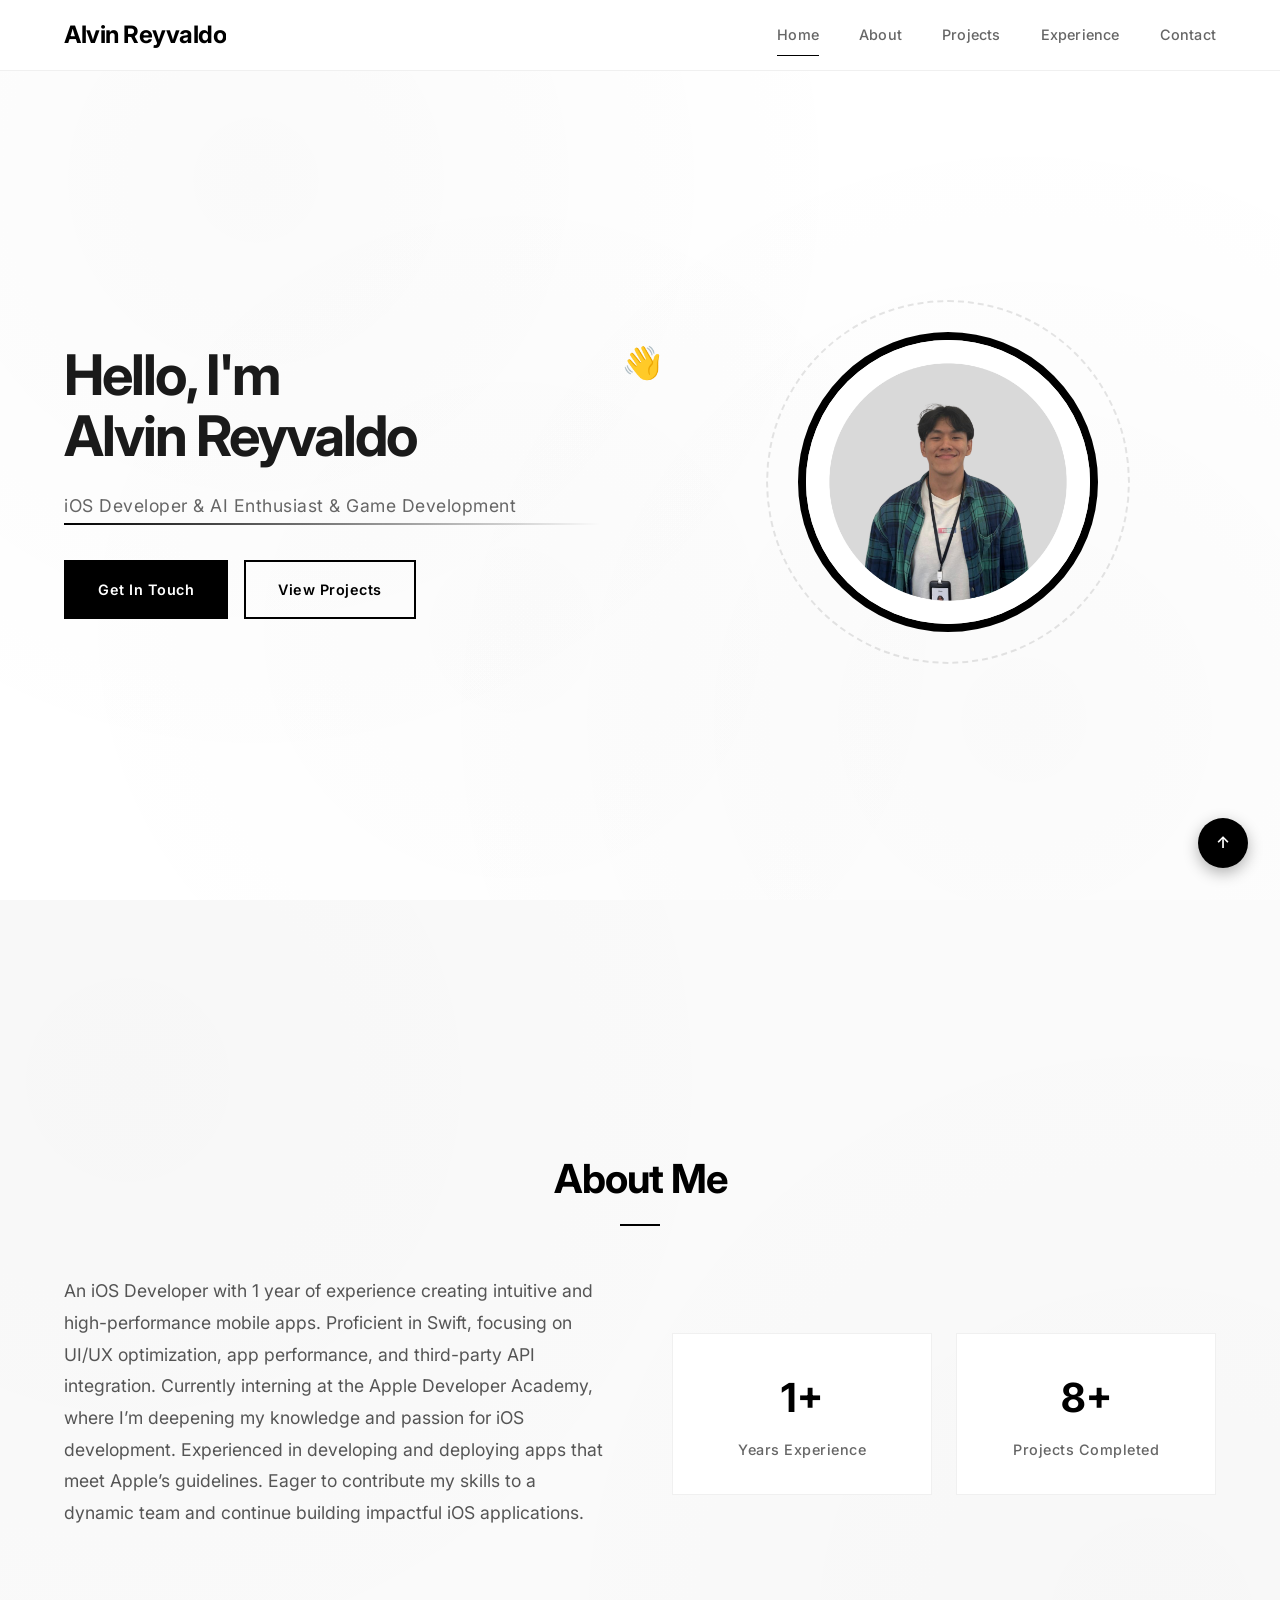
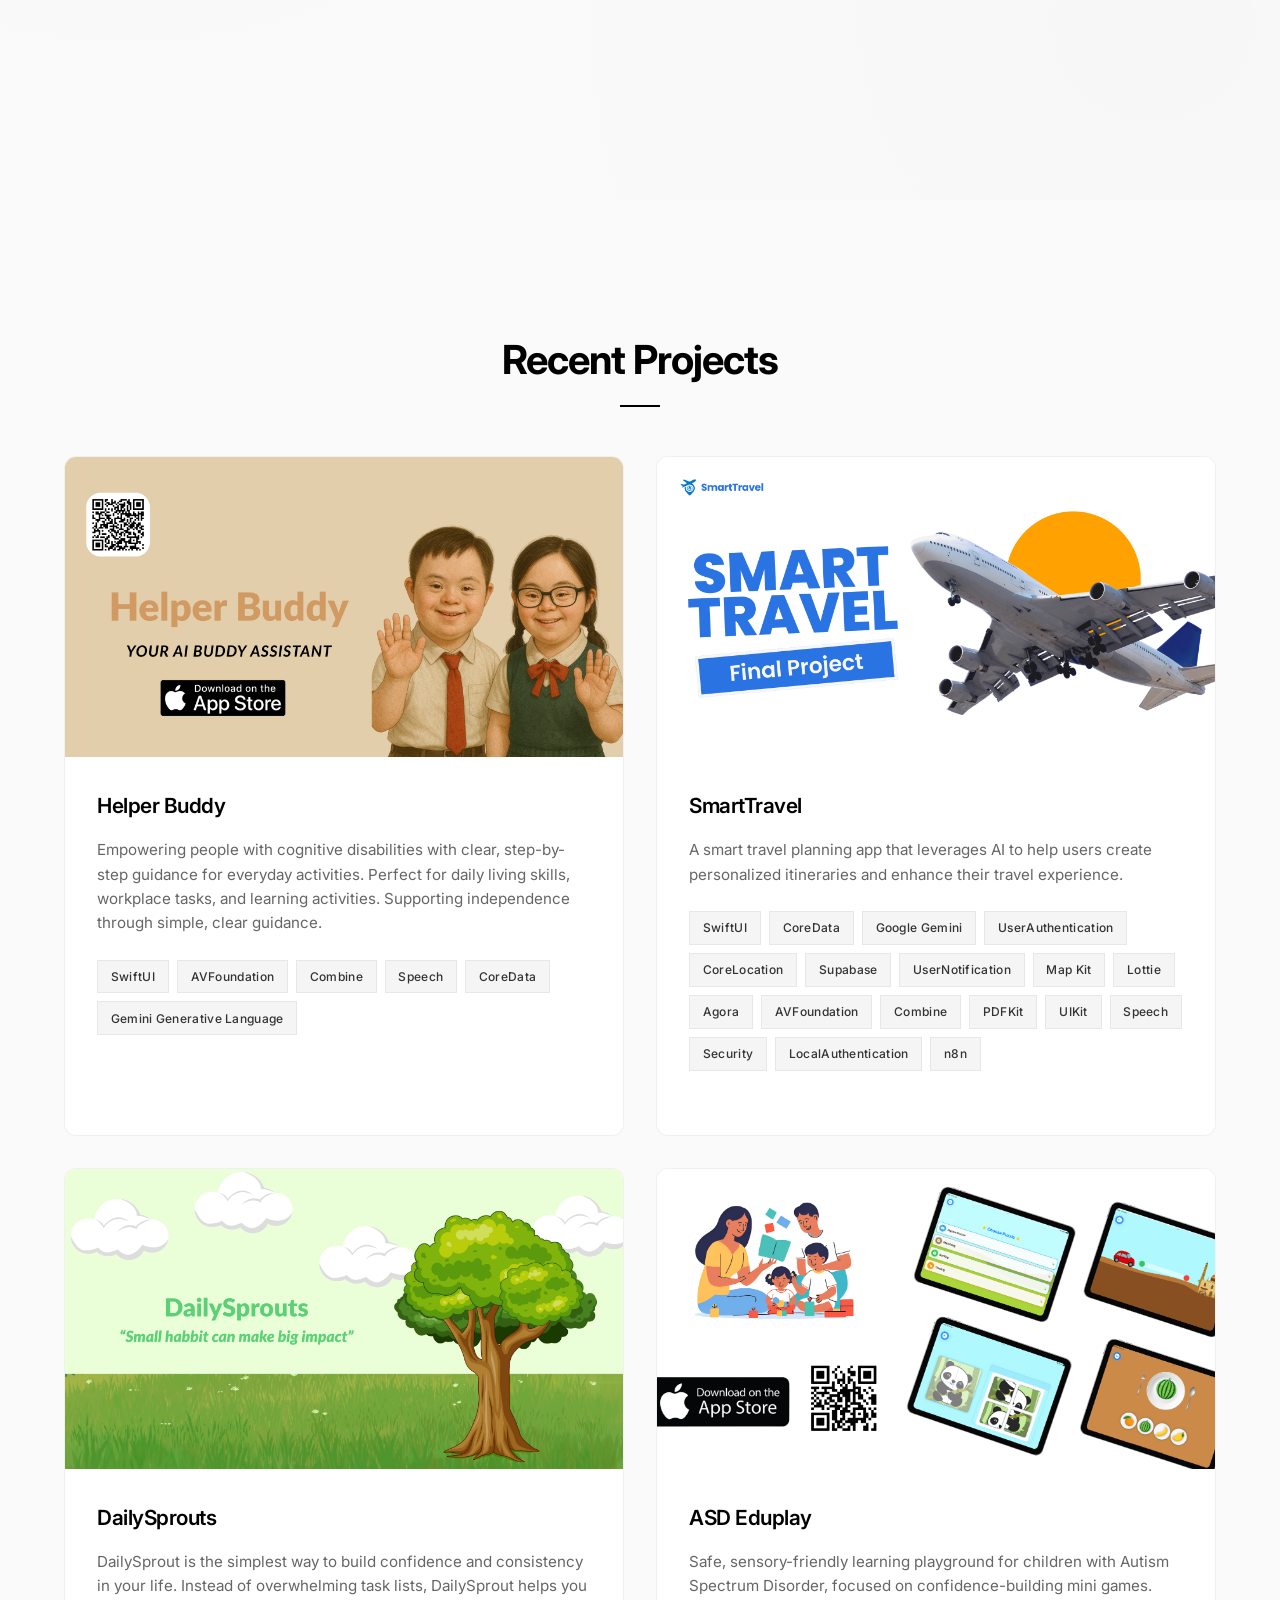
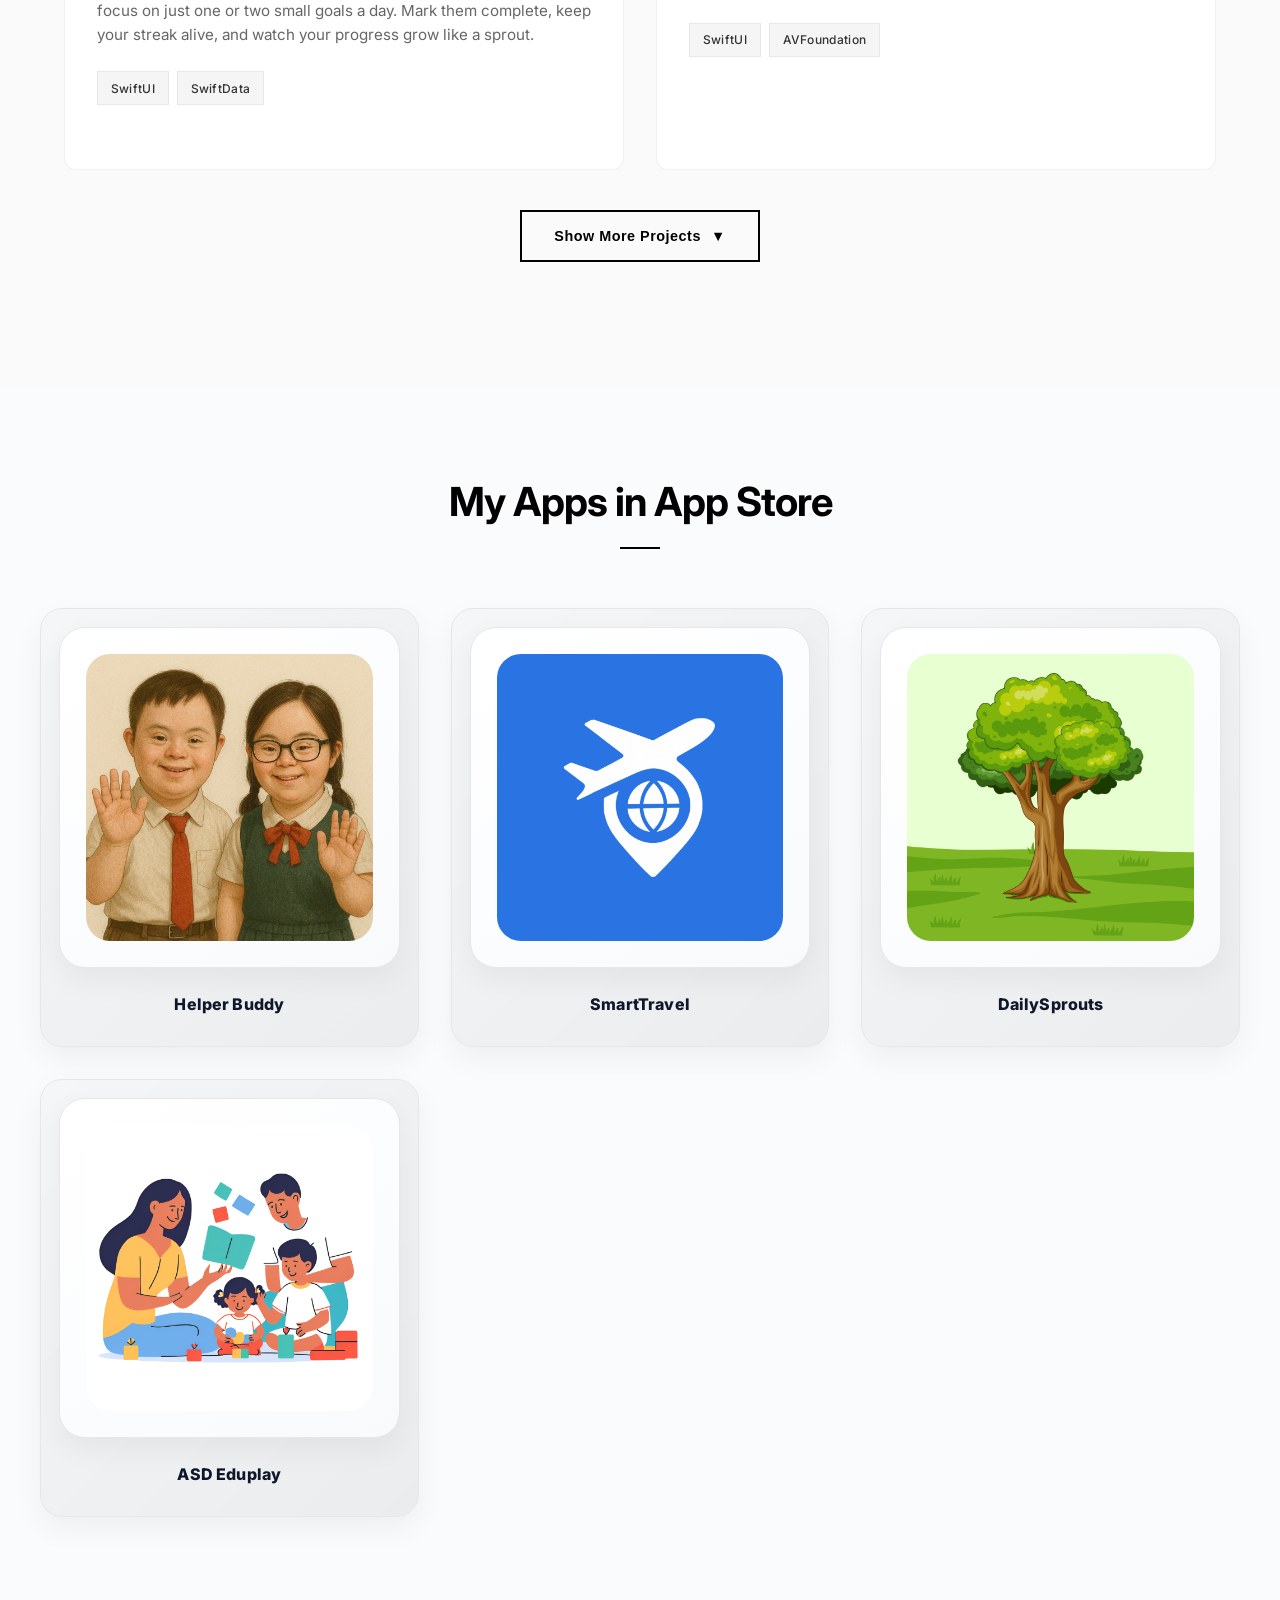
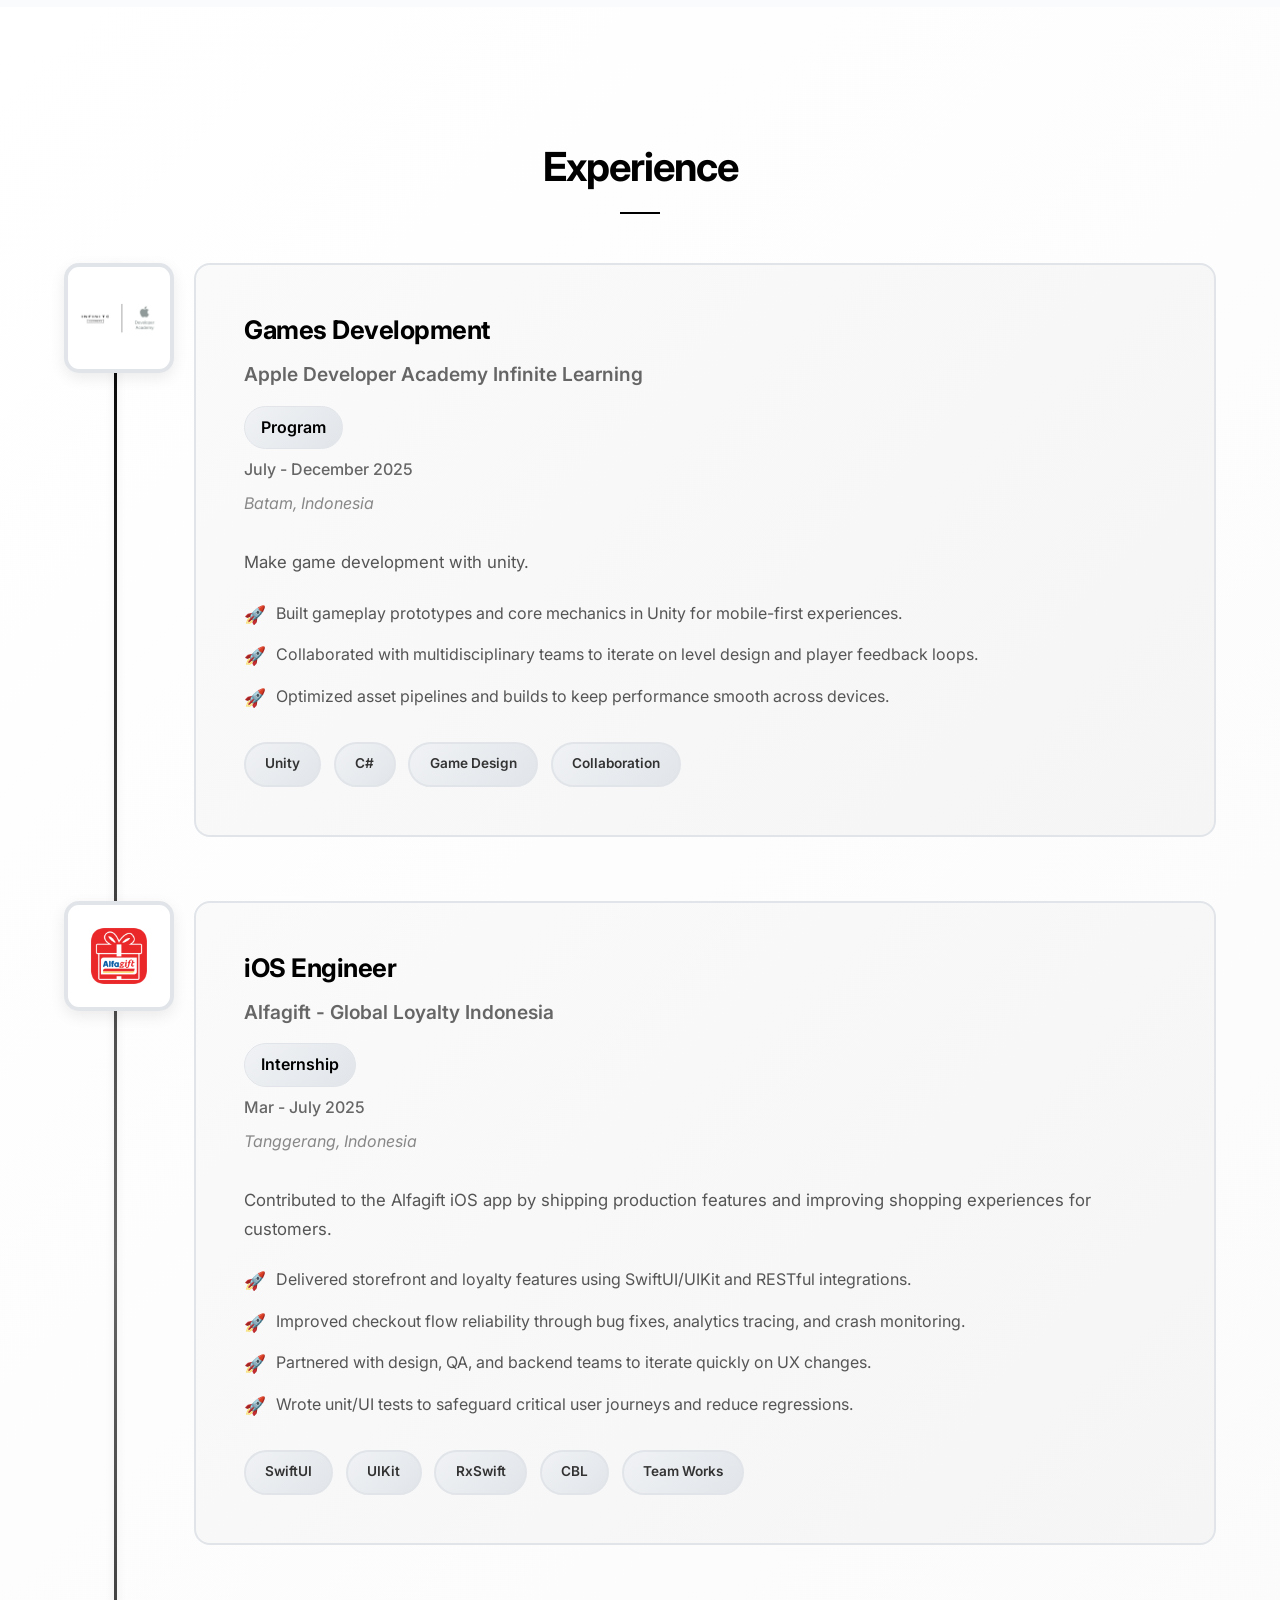
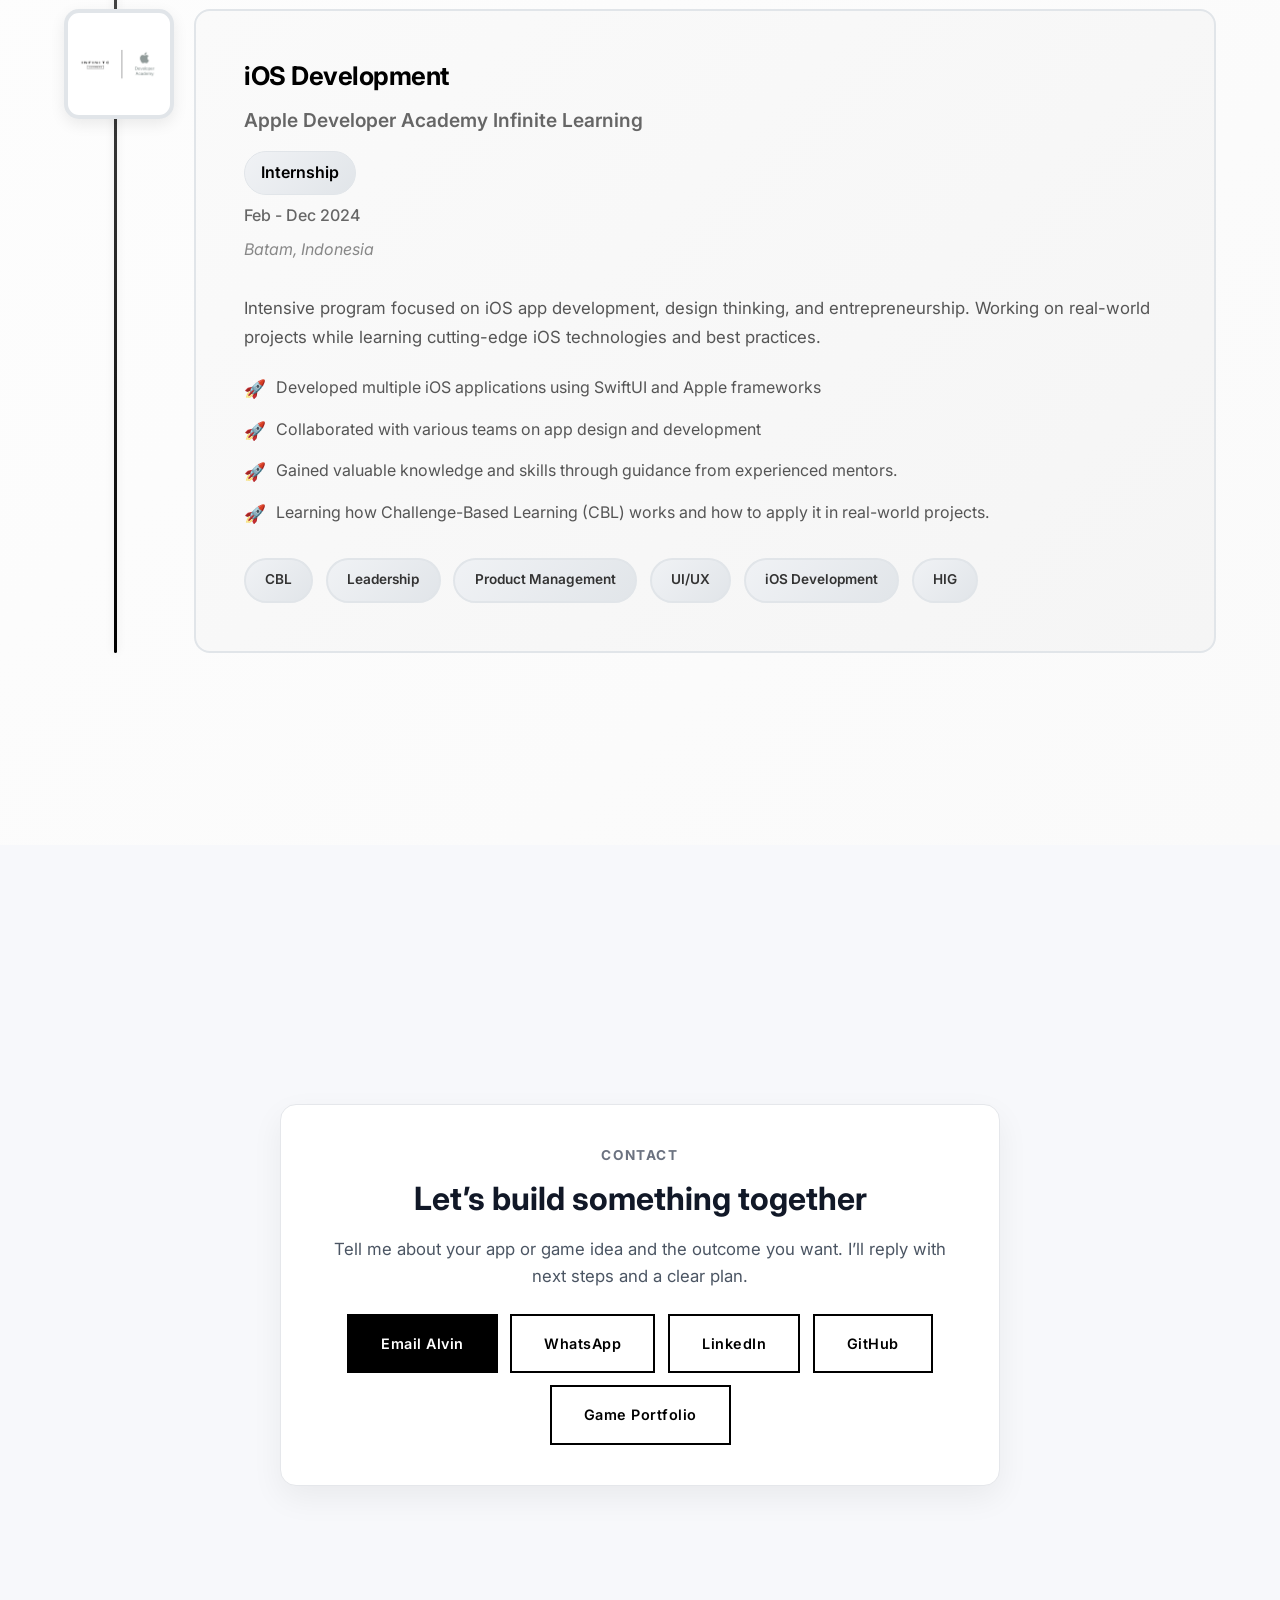
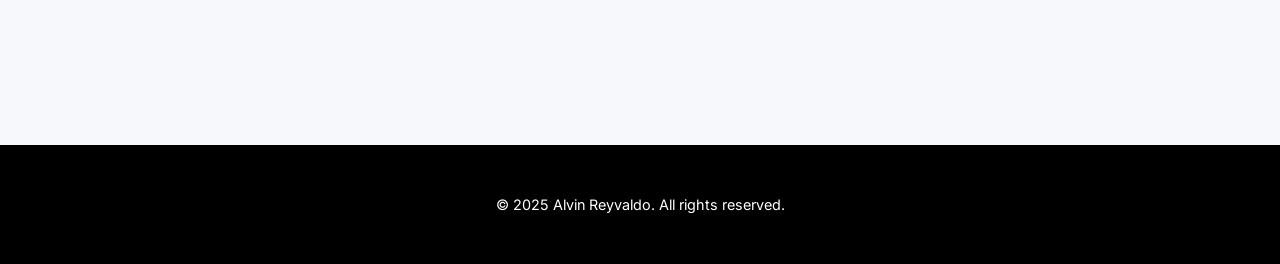
==== index.html @ d517a07c "feat/new-game" ====
<!DOCTYPE html>
<html lang="en">
<head>
    <meta charset="UTF-8">
    <meta name="viewport" content="width=device-width, initial-scale=1.0">
    <title>Alvin Reyvaldo - Interactive Portfolio</title>
    <link rel="stylesheet" href="styles.css">
</head>
<body>
    <!-- Progress Bar -->
    <div class="progress-bar"></div>
    
    <!-- Navigation -->
    <nav>
        <div class="nav-container">
            <div class="logo">Alvin Reyvaldo</div>
            <ul class="nav-links">
                <li><a href="#hero">Home</a></li>
                <li><a href="#about">About</a></li>
                <li><a href="#projects">Projects</a></li>
                <li><a href="#experience">Experience</a></li>
                <li><a href="#contact">Contact</a></li>
            </ul>
            <div class="mobile-menu-btn">
                <span></span>
                <span></span>
                <span></span>
            </div>
        </div>
    </nav>
    
    <!-- Hero Section -->
    <section id="hero">
        <div class="container">
            <div class="hero-content">
                <div class="hero-text">
                    <h1>Hello, I'm<br>Alvin Reyvaldo</h1>
                    <p class="subtitle">iOS Developer & AI Enthusiast & Game Development</p>
                    <div class="cta-buttons">
                        <a href="#contact" class="btn btn-primary">Get In Touch</a>
                        <a href="#projects" class="btn btn-secondary">View Projects</a>
                    </div>
                </div>
                <div class="hero-image">
                    <div class="profile-container">
                        <img src="assetsApps/Profile/alvin.png" alt="Alvin Reyvaldo" class="profile-img">
                        <div class="profile-badges">
                        </div>
                    </div>
                </div>
            </div>
        </div>
    </section>
    
    <!-- About Section -->
    <section id="about">
        <div class="container">
            <h2 class="section-title fade-in">About Me</h2>
            <div class="about-content">
                <div class="about-text fade-in">
                    <p>An iOS Developer with 1 year of experience creating intuitive and high-performance mobile apps. Proficient in Swift, focusing on UI/UX optimization, app performance, and third-party API integration. Currently interning at the Apple Developer Academy, where I’m deepening my knowledge and passion for iOS development. Experienced in developing and deploying apps that meet Apple’s guidelines. Eager to contribute my skills to a dynamic team and continue building impactful iOS applications.</p>
                </div>
                <div class="stats-grid fade-in">
                    <div class="stat-card">
                        <div class="stat-number">1+</div>
                        <div class="stat-label">Years Experience</div>
                    </div>
                    <div class="stat-card">
                        <div class="stat-number">8+</div>
                        <div class="stat-label">Projects Completed</div>
                    </div>
                </div>
            </div>
        </div>
    </section>
    
    <!-- Projects Section -->
    <section id="projects">
        <div class="container">
            <h2 class="section-title fade-in">Recent Projects</h2>
            <div class="projects-grid">

                <div class="project-card fade-in" onclick="openModal('helperbuddy-modal')">
                    <div class="project-image">
                        <img src="assetsApps/HelperBuddy/HelperBuddyBanner.png" alt="HelperBuddy Banner" class="project-banner">
                        <div class="project-overlay">
                            <span class="view-details">View Details</span>
                        </div>
                    </div>
                    <div class="project-content">
                        <h3 class="project-title">Helper Buddy</h3>
                        <p class="project-description">Empowering people with cognitive disabilities with clear, step-by-step guidance for everyday activities. Perfect for daily living skills, workplace tasks, and learning activities. Supporting independence through simple, clear guidance.</p>
                        <div class="tech-tags">
                            <span class="tech-tag"><span>SwiftUI</span></span>
                            <span class="tech-tag"><span>AVFoundation</span></span>
                            <span class="tech-tag"><span>Combine</span></span>
                            <span class="tech-tag"><span>Speech</span></span>
                            <span class="tech-tag"><span>CoreData</span></span>
                            <span class="tech-tag"><span>Gemini Generative Language</span></span>
                        </div>
                    </div>
                </div>

                <div class="project-card fade-in" onclick="openModal('smarttravel-modal')">
                    <div class="project-image">
                        <img src="assetsApps/SmartTravel/bannerSmartTravel.png" alt="SmartTravel Banner" class="project-banner">
                        <div class="project-overlay">
                            <span class="view-details">View Details</span>
                        </div>
                    </div>
                    <div class="project-content">
                        <h3 class="project-title">SmartTravel</h3>
                        <p class="project-description">A smart travel planning app that leverages AI to help users create personalized itineraries and enhance their travel experience.</p>
                        <div class="tech-tags">
                            <span class="tech-tag"><span>SwiftUI</span></span>
                            <span class="tech-tag"><span>CoreData</span></span>
                            <span class="tech-tag"><span>Google Gemini</span></span>
                            <span class="tech-tag"><span>UserAuthentication</span></span>
                            <span class="tech-tag"><span>CoreLocation</span></span>
                            <span class="tech-tag"><span>Supabase</span></span>
                            <span class="tech-tag"><span>UserNotification</span></span>
                            <span class="tech-tag"><span>Map Kit</span></span>
                            <span class="tech-tag"><span>Lottie</span></span>
                            <span class="tech-tag"><span>Agora</span></span>
                            <span class="tech-tag"><span>AVFoundation</span></span>
                            <span class="tech-tag"><span>Combine</span></span>
                            <span class="tech-tag"><span>PDFKit</span></span>
                            <span class="tech-tag"><span>UIKit</span></span>
                            <span class="tech-tag"><span>Speech</span></span>
                            <span class="tech-tag"><span>Security</span></span>
                            <span class="tech-tag"><span>LocalAuthentication</span></span>
                            <span class="tech-tag"><span>n8n</span></span>
                        </div>
                    </div>
                </div>

                <div class="project-card fade-in" onclick="openModal('dailysprouts-modal')">
                    <div class="project-image">
                        <img src="assetsApps/DailySprouts/DailySproutsBanner.png" alt="DailySprouts Banner" class="project-banner">
                        <div class="project-overlay">
                            <span class="view-details">View Details</span>
                        </div>
                    </div>
                    <div class="project-content">
                        <h3 class="project-title">DailySprouts</h3>
                        <p class="project-description">DailySprout is the simplest way to build confidence and consistency in your life. Instead of overwhelming task lists, DailySprout helps you focus on just one or two small goals a day. Mark them complete, keep your streak alive, and watch your progress grow like a sprout.</p>
                        <div class="tech-tags">
                            <span class="tech-tag"><span>SwiftUI</span></span>
                            <span class="tech-tag"><span>SwiftData</span></span>
                        </div>
                    </div>
                </div>
            
                <div class="project-card fade-in" onclick="openModal('ASDEduplay-modal')">
                    <div class="project-image">
                        <img src="assetsGame/bannerASDEduplay.png" alt="ASDEduplay Banner" class="project-banner">
                        <div class="project-overlay">
                            <span class="view-details">View Details</span>
                        </div>
                    </div>
                    <div class="project-content">
                        <h3 class="project-title">ASD Eduplay</h3>
                        <p class="project-description">Safe, sensory-friendly learning playground for children with Autism Spectrum Disorder, focused on confidence-building mini games.</p>
                        <div class="tech-tags">
                            <span class="tech-tag"><span>SwiftUI</span></span>
                            <span class="tech-tag"><span>AVFoundation</span></span>
                        </div>
                    </div>
                </div>

                <div class="project-card fade-in hidden-project" onclick="openModal('reboot-modal')">
                    <div class="project-image">
                        <img src="assetsApps/Escapp/bannerEscapp.png" alt="Escapp Banner" class="project-banner">
                        <div class="project-overlay">
                            <span class="view-details">View Details</span>
                        </div>
                    </div>
                    <div class="project-content">
                        <h3 class="project-title">Escapp</h3>
                        <p class="project-description">Escape-room experience for Losmen Melati with AR scares, voice-driven puzzles, and real-time IoT interactions to amplify immersion.</p>
                        <div class="tech-tags">
                            <span class="tech-tag"><span>SwiftUI</span></span>
                            <span class="tech-tag"><span>ARKit</span></span>
                            <span class="tech-tag"><span>RealityKit</span></span>
                        </div>
                    </div>
                </div>

                <div class="project-card fade-in hidden-project" onclick="openModal('molecular-modal')">
                    <div class="project-image">
                        <img src="assetsApps/MoleculeMastery.jpeg" alt="Molecular Mastery Banner" class="project-banner">
                        <div class="project-overlay">
                            <span class="view-details">View Details</span>
                        </div>
                    </div>
                    <div class="project-content">
                        <h3 class="project-title">Molecular Mastery</h3>
                        <p class="project-description">Multiplayer AR card game that brings chemistry to life with 3D molecular visualizations and competitive play.</p>
                        <div class="tech-tags">
                            <span class="tech-tag"><span>ARKit</span></span>
                            <span class="tech-tag"><span>RealityKit</span></span>
                            <span class="tech-tag"><span>SwiftUI</span></span>
                            <span class="tech-tag"><span>UIKit</span></span>
                            <span class="tech-tag"><span>WebKit</span></span>
                            <span class="tech-tag"><span>SceneKit</span></span>
                        </div>
                    </div>
                </div>

                <div class="project-card fade-in hidden-project" onclick="openModal('nomnom-modal')">
                    <div class="project-image">
                        <img src="assetsApps/NomNom/nomnombanner.png" alt="NomNom Banner" class="project-banner">
                        <div class="project-overlay">
                            <span class="view-details">View Details</span>
                        </div>
                    </div>
                    <div class="project-content">
                        <h3 class="project-title">NomNom</h3>
                        <p class="project-description">A health-focused application helping university students achieve their ideal body weight through personalized food recommendations based on daily calorie needs.</p>
                        <div class="tech-tags">
                            <span class="tech-tag"><span>SwiftUI</span></span>
                            <span class="tech-tag"><span>SwiftData</span></span>
                        </div>
                    </div>
                </div>
                
                <div class="project-card fade-in hidden-project" onclick="openModal('moviescope-modal')">
                    <div class="project-image">
                        <img src="assetsApps/MovieScope/moviescope.png" alt="MovieScope Banner" class="project-banner">
                        <div class="project-overlay">
                            <span class="view-details">View Details</span>
                        </div>
                    </div>
                    <div class="project-content">
                        <h3 class="project-title">MovieScope</h3>
                        <p class="project-description">Explore the world of cinema at your fingertips! MoviesScope brings you the latest films now playing, highlights the top-rated movies, shows what's trending, and keeps you in the know about exciting upcoming releases. Dive deep into each title with access to trailers, movie duration, genres, detailed synopses, and complete cast lists.</p>
                        <div class="tech-tags">
                            <span class="tech-tag"><span>UIKit</span></span>
                            <span class="tech-tag"><span>Combine</span></span>
                            <span class="tech-tag"><span>AVFoundation</span></span>
                        </div>
                    </div>
                </div>
            </div>
            <div class="more-projects-btn-container">
                <button id="moreProjectsBtn" class="btn btn-secondary" onclick="toggleMoreProjects()">
                    <span id="btnText">Show More Projects</span>
                    <span id="btnIcon">▼</span>
                </button>
            </div>
        </div>
    </section>

    <section id="appstore">
        <div class="container">
            <h2 class="section-title fade-in">My Apps in App Store</h2>
            <div class="appstore-marquee">
                <div class="appstore-grid logo-only appstore-track">
                    <div class="store-card logo-only fade-in" data-modal="helperbuddy-modal" data-app-link="https://apps.apple.com/us/app/helper-buddy/id6753642471" aria-label="Helper Buddy" tabindex="0">
                        <div class="store-image-wrap logo-only">
                            <img src="assetsApps/HelperBuddy/Logo.png" alt="Helper Buddy app logo" class="store-logo">
                        </div>
                        <div class="store-label">
                            <div class="store-name">Helper Buddy</div>
                        </div>
                    </div>

                    <div class="store-card logo-only fade-in" data-modal="smarttravel-modal" aria-label="SmartTravel" tabindex="0">
                        <div class="store-image-wrap logo-only">
                            <img src="assetsApps/SmartTravel/Logo.png" alt="SmartTravel app logo" class="store-logo">
                        </div>
                        <div class="store-label">
                            <div class="store-name">SmartTravel</div>
                        </div>
                    </div>

                    <div class="store-card logo-only fade-in" data-modal="dailysprouts-modal" data-app-link="https://apps.apple.com/us/app/dailysprouts/id6751226201" aria-label="DailySprouts" tabindex="0">
                        <div class="store-image-wrap logo-only">
                            <img src="assetsApps/DailySprouts/Logo.png" alt="DailySprouts app logo" class="store-logo">
                        </div>
                        <div class="store-label">
                            <div class="store-name">DailySprouts</div>
                        </div>
                    </div>

                    <div class="store-card logo-only fade-in" data-modal="ASDEduplay-modal" data-app-link="https://apps.apple.com/us/app/asd-eduplay/id6745112592" aria-label="ASD Eduplay" tabindex="0">
                        <div class="store-image-wrap logo-only">
                            <img src="assetsGame/LogoASD.png" alt="ASD Eduplay app logo" class="store-logo">
                        </div>
                        <div class="store-label">
                            <div class="store-name">ASD Eduplay</div>
                        </div>
                    </div>
                </div>
            </div>
        </div>
    </section>

    <section id="experience">
        <div class="container">
            <h2 class="section-title fade-in">Experience</h2>
            
            <!-- Work Experience Timeline -->
            <div class="experience-timeline">
                <div class="experience-item">
                    <div class="experience-logo">
                        <img src="assetsApps/Company/appleinfinitelearning.png" alt="Apple Developer Academy" class="company-logo">
                    </div>
                    <div class="experience-content">
                        <div class="experience-header">
                            <h3 class="position-title">Games Development</h3>
                            <p class="company-name">Apple Developer Academy Infinite Learning </p>
                            <div class="employment-details">
                                <span class="employment-type">Program</span>
                                <span class="date-range">July - December 2025</span>
                                <span class="location">Batam, Indonesia</span>
                            </div>
                        </div>
                        <div class="experience-description">
                            <p>Make game development with unity.</p>
                            <ul class="achievements">
                                <li>Built gameplay prototypes and core mechanics in Unity for mobile-first experiences.</li>
                                <li>Collaborated with multidisciplinary teams to iterate on level design and player feedback loops.</li>
                                <li>Optimized asset pipelines and builds to keep performance smooth across devices.</li>
                            </ul>
                        </div>
                        <div class="skills-used">
                            <span class="skill-tag"><span>Unity</span></span>
                            <span class="skill-tag"><span>C#</span></span>
                            <span class="skill-tag"><span>Game Design</span></span>
                            <span class="skill-tag"><span>Collaboration</span></span>
                        </div>
                    </div>
                </div>

                <div class="experience-item">
                    <div class="experience-logo">
                        <img src="assetsApps/Company/alfagift.png" alt="Alfagift" class="company-logo">
                    </div>
                    <div class="experience-content">
                        <div class="experience-header">
                            <h3 class="position-title">iOS Engineer</h3>
                            <p class="company-name">Alfagift - Global Loyalty Indonesia </p>
                            <div class="employment-details">
                                <span class="employment-type">Internship</span>
                                <span class="date-range">Mar - July 2025</span>
                                <span class="location">Tanggerang, Indonesia</span>
                            </div>
                        </div>
                        <div class="experience-description">
                            <p>Contributed to the Alfagift iOS app by shipping production features and improving shopping experiences for customers.</p>
                            <ul class="achievements">
                                <li>Delivered storefront and loyalty features using SwiftUI/UIKit and RESTful integrations.</li>
                                <li>Improved checkout flow reliability through bug fixes, analytics tracing, and crash monitoring.</li>
                                <li>Partnered with design, QA, and backend teams to iterate quickly on UX changes.</li>
                                <li>Wrote unit/UI tests to safeguard critical user journeys and reduce regressions.</li>
                            </ul>
                        </div>
                        <div class="skills-used">
                            <span class="skill-tag"><span>SwiftUI</span></span>
                            <span class="skill-tag"><span>UIKit</span></span>
                            <span class="skill-tag"><span>RxSwift</span></span>
                            <span class="skill-tag"><span>CBL</span></span>
                            <span class="skill-tag"><span>Team Works</span></span>
                        </div>
                    </div>
                </div>

                <div class="experience-item">
                    <div class="experience-logo">
                        <img src="assetsApps/Company/appleinfinitelearning.png" alt="Apple Developer Academy" class="company-logo">
                    </div>
                    <div class="experience-content">
                        <div class="experience-header">
                            <h3 class="position-title">iOS Development</h3>
                            <p class="company-name">Apple Developer Academy Infinite Learning </p>
                            <div class="employment-details">
                                <span class="employment-type">Internship</span>
                                <span class="date-range">Feb - Dec 2024</span>
                                <span class="location">Batam, Indonesia</span>
                            </div>
                        </div>
                        <div class="experience-description">
                            <p>Intensive program focused on iOS app development, design thinking, and entrepreneurship. Working on real-world projects while learning cutting-edge iOS technologies and best practices.</p>
                            <ul class="achievements">
                                <li>Developed multiple iOS applications using SwiftUI and Apple frameworks</li>
                                <li>Collaborated with various teams on app design and development</li>
                                <li>Gained valuable knowledge and skills through guidance from experienced mentors.</li>
                                <li>Learning how Challenge-Based Learning (CBL) works and how to apply it in real-world projects.</li>
                            </ul>
                        </div>
                        <div class="skills-used">
                            <span class="skill-tag"><span>CBL</span></span>
                            <span class="skill-tag"><span>Leadership</span></span>
                            <span class="skill-tag"><span>Product Management</span></span>
                            <span class="skill-tag"><span>UI/UX</span></span>
                            <span class="skill-tag"><span>iOS Development</span></span>
                            <span class="skill-tag"><span>HIG</span></span>
                        </div>
                    </div>
                </div>
            </div>
        </div>
    </section>
    
    <section id="contact">
        <div class="container">
            <div class="contact-simple">
                <p class="contact-kicker">Contact</p>
                <h3 class="contact-headline">Let’s build something together</h3>
                <p class="contact-subtitle">Tell me about your app or game idea and the outcome you want. I’ll reply with next steps and a clear plan.</p>
                <div class="contact-actions">
                    <a href="mailto:alvinreyvaldo1@gmail.com" class="btn btn-primary">Email Alvin</a>
                    <a href="https://wa.me/6285772580154" class="btn btn-secondary" target="_blank">WhatsApp</a>
                    <a href="https://www.linkedin.com/in/alvin-reyvaldo-6aa4aa23a/" class="btn btn-secondary" target="_blank">LinkedIn</a>
                    <a href="https://github.com/alvinalibaba1" class="btn btn-secondary" target="_blank">GitHub</a>
                    <a href="GameDevelopment.html" class="btn btn-secondary">Game Portfolio</a>
                </div>
            </div>
        </div>
    </section>
    
    <!-- Footer -->
    <footer>
        <div class="container">
            <p>&copy; 2025 Alvin Reyvaldo. All rights reserved.</p>
        </div>
    </footer>
    
    <!-- Floating Action Button -->
    <a href="#hero" class="fab">↑</a>

    <!-- Project Modals -->
    <div id="helperbuddy-modal" class="modal">
        <div class="modal-content">
            <button class="close-btn" onclick="closeModal('helperbuddy-modal')">&times;</button>
            <h2>Helper Buddy</h2>

            <!-- Project Banner -->
            <div class="modal-banner">
                <img src="assetsApps/HelperBuddy/HelperBuddyBanner.png" alt="HelperBuddy Banner" class="modal-banner-img">
            </div>

            <p>Empowering people with cognitive disabilities with clear, step-by-step guidance for everyday activities. Helper Buddy is designed to support independence through simple, clear guidance, making it perfect for daily living skills, workplace tasks, and learning activities. The app uses advanced AI technology to provide personalized assistance and voice guidance.</p>

            <h3>Key Features:</h3>
            <ul>
                <li>Step-by-step activity guidance with visual and audio support</li>
                <li>AI-powered personalized task recommendations</li>
                <li>Voice-guided instructions using Speech framework</li>
                <li>Custom activity creation and management</li>
                <li>Progress tracking and data persistence</li>
                <li>Camera integration for activity documentation</li>
            </ul>

            <h3>Technology Stack:</h3>
        <div class="tech-tags">
                            <span class="tech-tag"><span>SwiftUI</span></span>
                            <span class="tech-tag"><span>AVFoundation</span></span>
                            <span class="tech-tag"><span>Combine</span></span>
                            <span class="tech-tag"><span>Speech</span></span>
                            <span class="tech-tag"><span>CoreData</span></span>
                            <span class="tech-tag"><span>Gemini Generative Language</span></span>
                        </div>

            <h3 data-type="photos">Photos</h3>
            <div class="media-gallery">
                <div class="media-container" id="helperbuddy-photos" data-count="4">
                    <button class="media-nav prev" onclick="navigateMedia('helperbuddy-photos', -1)">‹</button>
                    <div class="media-slider">
                        <div class="media-item" data-type="photo" onclick="openMediaModal(this)">
                            <img src="assetsApps/HelperBuddy/1.png" alt="HelperBuddy Screenshot 1">
                        </div>
                        <div class="media-item" data-type="photo" onclick="openMediaModal(this)">
                            <img src="assetsApps/HelperBuddy/2.png" alt="HelperBuddy Screenshot 2">
                        </div>
                        <div class="media-item" data-type="photo" onclick="openMediaModal(this)">
                            <img src="assetsApps/HelperBuddy/3.png" alt="HelperBuddy Screenshot 3">
                        </div>
                        <div class="media-item" data-type="photo" onclick="openMediaModal(this)">
                            <img src="assetsApps/HelperBuddy/4.png" alt="HelperBuddy Screenshot 4">
                        </div>
                    </div>
                    <button class="media-nav next" onclick="navigateMedia('helperbuddy-photos', 1)">›</button>
                </div>
                <div class="media-indicators" id="helperbuddy-photos-indicators"></div>
            </div>
        </div>
    </div>

    <div id="smarttravel-modal" class="modal">
        <div class="modal-content">
            <button class="close-btn" onclick="closeModal('smarttravel-modal')">&times;</button>
            <h2>SmartTravel</h2>
            
            <!-- Project Banner -->
            <div class="modal-banner">
                <img src="assetsApps/SmartTravel/bannerSmartTravel.png" alt="SmartTravel Banner" class="modal-banner-img">
            </div>
            
            <p>A smart travel planning app that leverages AI to help users create personalized itineraries. The app is built using a robust tech stack, including CoreLocation and MapKit for geolocation and mapping, Combine for reactive programming, PDFKit for exporting itineraries, UIKit and SwiftUI for the user interface, CoreData for data persistence, Gemini for AI integration, and N8N for backend automation workflows.</p>
            
            <h3>Key Features:</h3>
            <ul>
                <li>Generate itinerary trip</li>
                <li>Call CrossPlatform</li>
                <li>Itinerary Preview</li>
                <li>Talk with AI Agent</li>
            </ul>

            <h3>Technology Stack:</h3>
        <div class="tech-tags">
                            <span class="tech-tag"><span>SwiftUI</span></span>
                            <span class="tech-tag"><span>CoreData</span></span>
                            <span class="tech-tag"><span>Google Gemini</span></span>
                            <span class="tech-tag"><span>UserAuthentication</span></span>
                            <span class="tech-tag"><span>CoreLocation</span></span>
                            <span class="tech-tag"><span>Supabase</span></span>
                            <span class="tech-tag"><span>UserNotification</span></span>
                            <span class="tech-tag"><span>Map Kit</span></span>
                            <span class="tech-tag"><span>Lottie</span></span>
                            <span class="tech-tag"><span>Agora</span></span>
                            <span class="tech-tag"><span>AVFoundation</span></span>
                            <span class="tech-tag"><span>Combine</span></span>
                            <span class="tech-tag"><span>PDFKit</span></span>
                            <span class="tech-tag"><span>UIKit</span></span>
                            <span class="tech-tag"><span>Speech</span></span>
                            <span class="tech-tag"><span>Security</span></span>
                            <span class="tech-tag"><span>LocalAuthentication</span></span>
                            <span class="tech-tag"><span>n8n</span></span>
                        </div>
            
            <h3 data-type="photos">Photos</h3>
            <div class="media-gallery">
                <div class="media-container" id="smarttravel-photos" data-count="4">
                    <button class="media-nav prev" onclick="navigateMedia('smarttravel-photos', -1)">‹</button>
                    <div class="media-slider">
                        <div class="media-item" data-type="photo" onclick="openMediaModal(this)">
                            <img src="assetsApps/SmartTravel/ss1SmartTravel.png" alt="SmartTravel Screenshot 1">
                        </div>
                        <div class="media-item" data-type="photo" onclick="openMediaModal(this)">
                            <img src="assetsApps/SmartTravel/ss2smartTRAVEL.png" alt="SmartTravel Screenshot 2">
                        </div>
                        <div class="media-item" data-type="photo" onclick="openMediaModal(this)">
                            <img src="assetsApps/SmartTravel/ss3smart.png" alt="SmartTravel Screenshot 3">
                        </div>
                        <div class="media-item" data-type="photo" onclick="openMediaModal(this)">
                            <img src="assetsApps/SmartTravel/ss4smart.png" alt="SmartTravel Screenshot 4">
                        </div>
                    </div>
                    <button class="media-nav next" onclick="navigateMedia('smarttravel-photos', 1)">›</button>
                </div>
                <div class="media-indicators" id="smarttravel-photos-indicators"></div>
            </div>

            <h3 data-type="videos">Videos</h3>
            <div class="media-gallery">
                <div class="media-container" id="smarttravel-videos" data-count="3">
                    <button class="media-nav prev" onclick="navigateMedia('smarttravel-videos', -1)">‹</button>
                    <div class="media-slider">
                        <div class="media-item" data-type="video" onclick="openMediaModal(this)">
                            <video preload="metadata" muted>
                                <source src="assetsApps/SmartTravel/videoSmartTravel.mp4" type="video/mp4">
                            </video>
                            <div class="video-overlay">▶</div>
                        </div>
                        <div class="media-item" data-type="video" onclick="openMediaModal(this)">
                            <video preload="metadata" muted>
                                <source src="assetsApps/SmartTravel/videosmartTravel2.MP4" type="video/mp4">
                            </video>
                            <div class="video-overlay">▶</div>
                        </div>
                        <div class="media-item" data-type="video" onclick="openMediaModal(this)">
                            <video preload="metadata" muted>
                                <source src="assetsApps/SmartTravel/videoSmartTravel3.MP4" type="video/mp4">
                            </video>
                            <div class="video-overlay">▶</div>
                        </div>
                    </div>
                    <button class="media-nav next" onclick="navigateMedia('smarttravel-videos', 1)">›</button>
                </div>
                <div class="media-indicators" id="smarttravel-videos-indicators"></div>
            </div>
        </div>
    </div>
    
    <div id="reboot-modal" class="modal">
    <div class="modal-content">
        <button class="close-btn" onclick="closeModal('reboot-modal')">&times;</button>
        <h2>Escapp</h2>
        
        <!-- Project Banner -->
        <div class="modal-banner">
            <img src="assetsApps/Escapp/bannerEscapp.png" alt="Escapp Banner" class="modal-banner-img">
        </div>
        
        <h3>My role as iOS Developer: </h3>
        <p>Implemented Sign In with Apple for secure user login before booking. Built a horror-themed puzzle game with voice-based interaction, eerie visuals, and dynamic messages. Integrated AVKit for video playback, CoreNFC for scanning NFC tags, and WebSocket for sending real-time updates after scans. Added local notifications using UserNotifications framework, and used ARKit with RealityKit to display haunted-style videos in augmented reality, creating a museum-like immersive experience.</p>
        
        <h3>Key Features:</h3>
        <ul>
            <li>Booking schedule escape room</li>
            <li>Real-time interaction with IoT</li>
            <li>Immersive experience puzzle escape room</li>
            <li>Immersive experience AR</li>
        </ul>
        
        <h3>Technology Stack:</h3>
        <div class="tech-tags">
                            <span class="tech-tag"><span>SwiftUI</span></span>
                            <span class="tech-tag"><span>Speech</span></span>
                            <span class="tech-tag"><span>ARKit</span></span>
                            <span class="tech-tag"><span>RealityKit</span></span>
                            <span class="tech-tag"><span>AVKit</span></span>
                            <span class="tech-tag"><span>WebSocket.IO</span></span>
                            <span class="tech-tag"><span>UserNotification</span></span>
                            <span class="tech-tag"><span>LocalAuthentication </span></span>
                            <span class="tech-tag"><span>AVFoundation</span></span>
                            <span class="tech-tag"><span>UIKit</span></span>
                            <span class="tech-tag"><span>CoreNFC</span></span>
                        </div>
        
        <h3 data-type="photos">Photos</h3>
        <div class="media-gallery">
            <div class="media-container" id="escapp-photos" data-count="4">
                <button class="media-nav prev" onclick="navigateMedia('escapp-photos', -1)">‹</button>
                <div class="media-slider">
                    <div class="media-item" data-type="photo" onclick="openMediaModal(this)">
                        <img src="assetsApps/Escapp/ssEscapp1.png" alt="Escapp Screenshot 1">
                    </div>
                    <div class="media-item" data-type="photo" onclick="openMediaModal(this)">
                        <img src="assetsApps/Escapp/ssEscapp2.png" alt="Escapp Screenshot 2">
                    </div>
                    <div class="media-item" data-type="photo" onclick="openMediaModal(this)">
                        <img src="assetsApps/Escapp/ssEscapp3.png" alt="Escapp Screenshot 3">
                    </div>
                    <div class="media-item" data-type="photo" onclick="openMediaModal(this)">
                        <img src="assetsApps/Escapp/ssEscapp4.png" alt="Escapp Screenshot 4">
                    </div>
                </div>
                <button class="media-nav next" onclick="navigateMedia('escapp-photos', 1)">›</button>
            </div>
            <div class="media-indicators" id="escapp-photos-indicators"></div>
        </div>

        <h3 data-type="videos">Videos</h3>
        <div class="media-gallery">
            <div class="media-container" id="escapp-videos" data-count="2">
                <button class="media-nav prev" onclick="navigateMedia('escapp-videos', -1)">‹</button>
                <div class="media-slider">
                    <div class="media-item" data-type="video" onclick="openMediaModal(this)">
                        <video preload="metadata" muted>
                            <source src="assetsApps/Escapp/escapp1.MP4" type="video/mp4">
                        </video>
                        <div class="video-overlay">▶</div>
                    </div>
                    <div class="media-item" data-type="video" onclick="openMediaModal(this)">
                        <video preload="metadata" muted>
                            <source src="assetsApps/Escapp/escapp4.MP4" type="video/mp4">
                        </video>
                        <div class="video-overlay">▶</div>
                    </div>
                    <div class="media-item" data-type="video" onclick="openMediaModal(this)">
                        <video preload="metadata" muted>
                            <source src="assetsApps/Escapp/escapp2.mp4" type="video/mp4">
                        </video>
                        <div class="video-overlay">▶</div>
                         <video preload="metadata" muted>
                            <source src="assetsApps/Escapp/escapp3.mp4" type="video/mp4">
                        </video>
                        <div class="video-overlay">▶</div>
                    </div>
                </div>
                <button class="media-nav next" onclick="navigateMedia('escapp-videos', 1)">›</button>
            </div>
            <div class="media-indicators" id="escapp-videos-indicators"></div>
        </div>
    </div>
</div>
    
   <div id="nomnom-modal" class="modal">
    <div class="modal-content">
        <button class="close-btn" onclick="closeModal('nomnom-modal')">&times;</button>
        <h2>NomNom</h2>
        
        <!-- Project Banner -->
        <div class="modal-banner">
            <img src="assetsApps/NomNom/nomnombanner.png" alt="NomNom Banner" class="modal-banner-img">
        </div>
         <h3>My role as iOS Developer:</h3>
        <p>Created a personalized app experience that adjusts to each user's goals and behavior. Designed a clean and user-friendly interface using SwiftUI. Used SwiftData to save user progress and preferences securely. Connected the app to online data sources with URLSession to keep content fresh and up to date.</p>
        
        <h3>Key Features:</h3>
        <ul>
            <li>Personalized calorie calculation based on user profile</li>
            <li>Smart food recommendation system</li>
            <li>Daily nutrition tracking and monitoring</li>
            <li>Progress and goal setting</li>
        </ul>
        
        <h3>Technology Stack:</h3>
       <div class="tech-tags">
                            <span class="tech-tag"><span>SwiftUI</span></span>
                            <span class="tech-tag"><span>SwiftData</span></span>
                        </div>
        
        <h3 data-type="photos">Photos</h3>
        <div class="media-gallery">
            <div class="media-container" id="nomnom-photos" data-count="4">
                <button class="media-nav prev" onclick="navigateMedia('nomnom-photos', -1)">‹</button>
                <div class="media-slider">
                    <div class="media-item" data-type="photo" onclick="openMediaModal(this)">
                        <img src="assetsApps/NomNom/ss4nomnom.jpg" alt="NomNom Screenshot 1">
                    </div>
                    <div class="media-item" data-type="photo" onclick="openMediaModal(this)">
                        <img src="assetsApps/NomNom/ss3nomnom.png" alt="NomNom Screenshot 2">
                    </div>
                    <div class="media-item" data-type="photo" onclick="openMediaModal(this)">
                        <img src="assetsApps/NomNom/ssnomnom.png" alt="NomNom Screenshot 3">
                    </div>
                    <div class="media-item" data-type="photo" onclick="openMediaModal(this)">
                        <img src="assetsApps/NomNom/ss2nomnom.png" alt="NomNom Screenshot 4">
                    </div>
                </div>
                <button class="media-nav next" onclick="navigateMedia('nomnom-photos', 1)">›</button>
            </div>
            <div class="media-indicators" id="nomnom-photos-indicators"></div>
        </div>
    </div>
</div>
    
   <div id="molecular-modal" class="modal">
    <div class="modal-content">
        <button class="close-btn" onclick="closeModal('molecular-modal')">&times;</button>
        <h2>Molecular Mastery</h2>

        <!-- Project Banner -->
        <div class="modal-banner">
            <img src="assetsApps/MoleculeMastery.jpeg" alt="Molecular Mastery Banner" class="modal-banner-img">
        </div>

        <p>Multiplayer educational game that blends card-style strategy with augmented reality to make chemistry competitive and fun. Players visualize 3D molecules, outsmart opponents with element cards, and learn concepts through fast sessions.</p>

        <h3>Key Features:</h3>
        <ul>
            <li>3D molecular visualizations rendered in AR.</li>
            <li>Card-style competitive gameplay to reinforce chemistry concepts.</li>
            <li>Built for quick sessions with accessible onboarding.</li>
        </ul>

        <h3>Technology Stack:</h3>
         <div class="tech-tags">
                            <span class="tech-tag"><span>ARKit</span></span>
                            <span class="tech-tag"><span>RealityKit</span></span>
                            <span class="tech-tag"><span>SwiftUI</span></span>
                            <span class="tech-tag"><span>UIKit</span></span>
                            <span class="tech-tag"><span>WebKit</span></span>
                            <span class="tech-tag"><span>SceneKit</span></span>
                        </div>

        <h3 data-type="photos">Photos</h3>
        <div class="media-gallery">
            <div class="media-container" id="molecular-photos" data-count="5">
                <button class="media-nav prev" onclick="navigateMedia('molecular-photos', -1)">‹</button>
                <div class="media-slider">
                    <div class="media-item" data-type="photo" onclick="openMediaModal(this)">
                        <img src="assetsGame/gameplay1.jpeg" alt="Molecular Mastery Gameplay 1">
                    </div>
                    <div class="media-item" data-type="photo" onclick="openMediaModal(this)">
                        <img src="assetsGame/gameplay2.jpeg" alt="Molecular Mastery Gameplay 2">
                    </div>
                    <div class="media-item" data-type="photo" onclick="openMediaModal(this)">
                        <img src="assetsGame/gameplay3.jpeg" alt="Molecular Mastery Gameplay 3">
                    </div>
                    <div class="media-item" data-type="photo" onclick="openMediaModal(this)">
                        <img src="assetsGame/moleculeiPhone.jpg" alt="Molecular Mastery AR View 1">
                    </div>
                    <div class="media-item" data-type="photo" onclick="openMediaModal(this)">
                        <img src="assetsGame/moleculeiPhone2.jpg" alt="Molecular Mastery AR View 2">
                    </div>
                </div>
                <button class="media-nav next" onclick="navigateMedia('molecular-photos', 1)">›</button>
            </div>
            <div class="media-indicators" id="molecular-photos-indicators"></div>
        </div>

        <h3 data-type="videos">Videos</h3>
        <div class="media-gallery">
            <div class="media-container" id="molecular-videos" data-count="2">
                <button class="media-nav prev" onclick="navigateMedia('molecular-videos', -1)">‹</button>
                <div class="media-slider">
                    <div class="media-item" data-type="video" onclick="openMediaModal(this)">
                        <video preload="metadata" muted>
                            <source src="assetsGame/gameplayMolecule.mp4" type="video/mp4">
                        </video>
                        <div class="video-overlay">▶</div>
                    </div>
                    <div class="media-item" data-type="video" onclick="openMediaModal(this)">
                        <video preload="metadata" muted>
                            <source src="assetsGame/gameplayMolecule2.mp4" type="video/mp4">
                        </video>
                        <div class="video-overlay">▶</div>
                    </div>
                </div>
                <button class="media-nav next" onclick="navigateMedia('molecular-videos', 1)">›</button>
            </div>
            <div class="media-indicators" id="molecular-videos-indicators"></div>
        </div>
    </div>
</div>

   <div id="ASDEduplay-modal" class="modal">
    <div class="modal-content">
        <button class="close-btn" onclick="closeModal('ASDEduplay-modal')">&times;</button>
        <h2>ASD Eduplay</h2>

        <!-- Project Banner -->
        <div class="modal-banner">
            <img src="assetsGame/bannerASDEduplay.png" alt="ASD Eduplay Banner" class="modal-banner-img">
        </div>

        <p>Designed as a safe learning playground for children with Autism Spectrum Disorder (ASD). Interactive mini-games support early development, focus, and coordination with sensory-friendly visuals and adaptive feedback that celebrates every achievement.</p>

        <h3>Key Features:</h3>
        <ul>
            <li>Sensory-friendly UI with customizable sound and visual feedback.</li>
            <li>Mini-games designed with autism specialists to build focus and coordination.</li>
            <li>Positive reinforcement loops to keep kids motivated and confident.</li>
        </ul>

        <h3>Technology Stack:</h3>
         <div class="tech-tags">
                            <span class="tech-tag"><span>SwiftUI</span></span>
                            <span class="tech-tag"><span>AVFoundation</span></span>
                        </div>

        <h3 data-type="photos">Photos</h3>
        <div class="media-gallery">
            <div class="media-container" id="asdeduplay-photos" data-count="3">
                <button class="media-nav prev" onclick="navigateMedia('asdeduplay-photos', -1)">‹</button>
                <div class="media-slider">
                    <div class="media-item" data-type="photo" onclick="openMediaModal(this)">
                        <img src="assetsGame/ASDSS2.png" alt="ASD Eduplay Screenshot 1">
                    </div>
                    <div class="media-item" data-type="photo" onclick="openMediaModal(this)">
                        <img src="assetsGame/ASDSS3.png" alt="ASD Eduplay Screenshot 2">
                    </div>
                    <div class="media-item" data-type="photo" onclick="openMediaModal(this)">
                        <img src="assetsGame/ASDSS4.png" alt="ASD Eduplay Screenshot 3">
                    </div>
                </div>
                <button class="media-nav next" onclick="navigateMedia('asdeduplay-photos', 1)">›</button>
            </div>
            <div class="media-indicators" id="asdeduplay-photos-indicators"></div>
        </div>

        <h3 data-type="videos">Videos</h3>
        <div class="media-gallery">
            <div class="media-container" id="asdeduplay-videos" data-count="3">
                <button class="media-nav prev" onclick="navigateMedia('asdeduplay-videos', -1)">‹</button>
                <div class="media-slider">
                    <div class="media-item" data-type="video" onclick="openMediaModal(this)">
                        <video preload="metadata" muted>
                            <source src="assetsGame/gameplayASD1.mp4" type="video/mp4">
                        </video>
                        <div class="video-overlay">▶</div>
                    </div>
                    <div class="media-item" data-type="video" onclick="openMediaModal(this)">
                        <video preload="metadata" muted>
                            <source src="assetsGame/gameplayASD2.mp4" type="video/mp4">
                        </video>
                        <div class="video-overlay">▶</div>
                    </div>
                    <div class="media-item" data-type="video" onclick="openMediaModal(this)">
                        <video preload="metadata" muted>
                            <source src="assetsGame/gameplayasd3.mp4" type="video/mp4">
                        </video>
                        <div class="video-overlay">▶</div>
                    </div>
                </div>
                <button class="media-nav next" onclick="navigateMedia('asdeduplay-videos', 1)">›</button>
            </div>
            <div class="media-indicators" id="asdeduplay-videos-indicators"></div>
        </div>
    </div>
</div>

   <div id="moviescope-modal" class="modal">
    <div class="modal-content">
        <button class="close-btn" onclick="closeModal('moviescope-modal')">&times;</button>
        <h2>MovieScope</h2>

        <!-- Project Banner -->
        <div class="modal-banner">
            <img src="assetsApps/MovieScope/moviescope.png" alt="MovieScope Banner" class="modal-banner-img">
        </div>

        <p>Explore the world of cinema at your fingertips! MovieScope brings you the latest films now playing, highlights the top-rated movies, shows what's trending, and keeps you in the know about exciting upcoming releases. Dive deep into each title with access to trailers, movie duration, genres, detailed synopses, and complete cast lists.</p>

        <h3>Key Features:</h3>
        <ul>
            <li>Latest films now playing in theaters.</li>
            <li>Top-rated movies and trending content.</li>
            <li>Upcoming releases with notifications.</li>
            <li>Detailed movie information and cast lists.</li>
            <li>Integrated movie trailers and reviews.</li>
        </ul>

        <h3>Technology Stack:</h3>
         <div class="tech-tags">
                            <span class="tech-tag"><span>UIKit</span></span>
                            <span class="tech-tag"><span>Combine</span></span>
                            <span class="tech-tag"><span>AVFoundation</span></span>
                        </div>
    </div>
</div>

   <div id="dailysprouts-modal" class="modal">
    <div class="modal-content">
        <button class="close-btn" onclick="closeModal('dailysprouts-modal')">&times;</button>
        <h2>DailySprouts</h2>

        <!-- Project Banner -->
        <div class="modal-banner">
            <img src="assetsApps/DailySprouts/DailySproutsBanner.png" alt="DailySprouts Banner" class="modal-banner-img">
        </div>

        <p>A daily habit tracking app that helps you build positive routines and grow your personal development journey. DailySprouts makes it easy to create, track, and maintain healthy habits with beautiful visualizations, progress tracking, and motivating reminders. Watch your habits bloom day by day as you build a better version of yourself.</p>

        <h3>Key Features:</h3>
        <ul>
            <li>Create and customize daily habits with flexible schedules</li>
            <li>Visual progress tracking with streaks and statistics</li>
            <li>Home screen widgets for quick habit checking</li>
            <li>Beautiful and intuitive SwiftUI interface</li>
            <li>Persistent data storage with SwiftData</li>
            <li>Daily reminders and motivational notifications</li>
        </ul>

        <h3>Technology Stack:</h3>
         <div class="tech-tags">
                            <span class="tech-tag"><span>SwiftUI</span></span>
                            <span class="tech-tag"><span>SwiftData</span></span>
                            <span class="tech-tag"><span>WidgetKit</span></span>
                        </div>

        <h3 data-type="photos">Photos</h3>
        <div class="media-gallery">
            <div class="media-container" id="dailysprouts-photos" data-count="5">
                <button class="media-nav prev" onclick="navigateMedia('dailysprouts-photos', -1)">‹</button>
                <div class="media-slider">
                    <div class="media-item" data-type="photo" onclick="openMediaModal(this)">
                        <img src="assetsApps/DailySprouts/1.png" alt="DailySprouts Screenshot 1">
                    </div>
                    <div class="media-item" data-type="photo" onclick="openMediaModal(this)">
                        <img src="assetsApps/DailySprouts/2.png" alt="DailySprouts Screenshot 2">
                    </div>
                    <div class="media-item" data-type="photo" onclick="openMediaModal(this)">
                        <img src="assetsApps/DailySprouts/3.png" alt="DailySprouts Screenshot 3">
                    </div>
                    <div class="media-item" data-type="photo" onclick="openMediaModal(this)">
                        <img src="assetsApps/DailySprouts/4.png" alt="DailySprouts Screenshot 4">
                    </div>
                    <div class="media-item" data-type="photo" onclick="openMediaModal(this)">
                        <img src="assetsApps/DailySprouts/5.png" alt="DailySprouts Screenshot 5">
                    </div>
                </div>
                <button class="media-nav next" onclick="navigateMedia('dailysprouts-photos', 1)">›</button>
            </div>
            <div class="media-indicators" id="dailysprouts-photos-indicators"></div>
        </div>
    </div>
</div>

    <!-- Media Modal for Full-Screen View -->
    <div class="media-modal" id="media-modal">
        <div class="media-modal-content" id="media-modal-content">
            <!-- Content will be inserted here -->
        </div>
        <button class="media-modal-close" onclick="closeMediaModal()">&times;</button>
    </div>

    <script src="script.js"></script>
</body>
</html>
---- styles.css ----
@import url("https://fonts.googleapis.com/css2?family=Inter:wght@300;400;500;600;700&display=swap");
        
        * {
            margin: 0;
            padding: 0;
            box-sizing: border-box;
        }
        
        body {
            font-family: "Inter", sans-serif;
            line-height: 1.6;
            color: #1a1a1a;
            overflow-x: hidden;
            background: #fafafa;
            min-height: 100vh;
        }
        
        html {
            scroll-behavior: smooth;
        }
        
        /* Navigation */
        nav {
            position: fixed;
            top: 0;
            width: 100%;
            padding: 1rem 5%;
            background: rgba(255, 255, 255, 0.95);
            backdrop-filter: blur(20px);
            z-index: 1000;
            transition: all 0.3s ease;
            border-bottom: 1px solid rgba(0, 0, 0, 0.06);
        }
        
        .nav-container {
            display: flex;
            justify-content: space-between;
            align-items: center;
            max-width: 1200px;
            margin: 0 auto;
        }
        
        .logo {
            font-size: 1.5rem;
            font-weight: 700;
            color: #000;
            cursor: pointer;
            transition: all 0.3s ease;
            letter-spacing: -0.5px;
            position: relative;
            overflow: hidden;
        }
        
        .logo::before {
            content: '';
            position: absolute;
            top: 0;
            left: -100%;
            width: 100%;
            height: 100%;
            background: linear-gradient(90deg, transparent, rgba(0,0,0,0.1), transparent);
            transition: left 0.6s ease;
        }
        
        .logo:hover::before {
            left: 100%;
        }
        
        .logo:hover {
            transform: scale(1.02);
            opacity: 0.8;
        }
        
        .nav-links {
            display: flex;
            list-style: none;
            gap: 2.5rem;
        }
        
        .nav-links a {
            text-decoration: none;
            color: #666;
            font-weight: 500;
            position: relative;
            transition: all 0.3s ease;
            font-size: 0.9rem;
            letter-spacing: 0.2px;
            padding: 5px 0;
        }
        
        .nav-links a:hover {
            color: #000;
            transform: translateY(-2px);
        }
        
        .nav-links a::after {
            content: '';
            position: absolute;
            bottom: -8px;
            left: 0;
            width: 0;
            height: 1px;
            background: #000;
            transition: all 0.3s ease;
        }
        
        .nav-links a:hover::after,
        .nav-links a.active::after {
            width: 100%;
        }
        
        /* Mobile Menu */
        .mobile-menu-btn {
            display: none;
            flex-direction: column;
            cursor: pointer;
            gap: 4px;
            padding: 10px;
            border-radius: 5px;
            transition: all 0.3s ease;
        }
        
        .mobile-menu-btn:hover {
            background: rgba(0,0,0,0.05);
        }
        
        .mobile-menu-btn span {
            width: 22px;
            height: 2px;
            background: #000;
            transition: all 0.3s ease;
        }
        
        .mobile-menu-btn.active span:nth-child(1) {
            transform: rotate(45deg) translate(5px, 5px);
        }
        
        .mobile-menu-btn.active span:nth-child(2) {
            opacity: 0;
        }
        
        .mobile-menu-btn.active span:nth-child(3) {
            transform: rotate(-45deg) translate(7px, -6px);
        }
        
        /* Sections */
        section {
            min-height: 100vh;
            padding: 6rem 5% 2rem;
            display: flex;
            align-items: center;
            justify-content: center;
            position: relative;
        }
        
        .container {
            max-width: 1200px;
            margin: 0 auto;
            width: 100%;
        }
        
        /* Hero Section */
        #hero {
            background: #fff;
            color: #1a1a1a;
            text-align: center;
            position: relative;
            overflow: hidden;
        }
        
        /* Animated background particles */
        #hero::before {
            content: '';
            position: absolute;
            top: 0;
            left: 0;
            width: 100%;
            height: 100%;
            background: radial-gradient(circle at 20% 20%, rgba(0,0,0,0.02) 0%, transparent 50%),
                        radial-gradient(circle at 80% 80%, rgba(0,0,0,0.02) 0%, transparent 50%),
                        radial-gradient(circle at 40% 70%, rgba(0,0,0,0.01) 0%, transparent 50%);
            animation: backgroundPulse 8s ease-in-out infinite;
            pointer-events: none;
        }
        
        @keyframes backgroundPulse {
            0%, 100% { opacity: 0.3; }
            50% { opacity: 0.6; }
        }
        
        .hero-content {
            display: flex;
            align-items: center;
            gap: 5rem;
            flex-wrap: wrap;
            justify-content: center;
        }
        
        .hero-text {
            flex: 1;
            min-width: 400px;
            text-align: left;
            position: relative;
        }
        
        .hero-image {
            flex: 1;
            min-width: 300px;
            display: flex;
            justify-content: center;
            position: relative;
        }
        
        .profile-container {
            position: relative;
            width: 300px;
            height: 300px;
        }

        .profile-badges {
            position: absolute;
            inset: 0;
            display: block;
            animation: orbitSpin 20s linear infinite;
            transform-origin: center;
            pointer-events: none;
        }
        
        .profile-img {
            width: 100%;
            height: 100%;
            border-radius: 50%;
            object-fit: cover;
            border: 8px solid #000;
            transition: all 0.4s ease;
            animation: float 6s ease-in-out infinite;
            position: relative;
            z-index: 2;
        }
        
        .profile-img:hover {
            transform: scale(1.02) rotate(2deg);
            border-color: #333;
            box-shadow: 0 20px 40px rgba(0,0,0,0.2);
        }
        
        .profile-decoration {
            position: absolute;
            top: 50%;
            left: 50%;
            width: 60px;
            height: 60px;
            background: #000;
            border-radius: 50%;
            display: flex;
            align-items: center;
            justify-content: center;
            color: #fff;
            font-weight: 600;
            font-size: 0.8rem;
            transform: rotate(var(--angle, 0deg)) translateX(var(--radius, 180px)) rotate(calc(-1 * var(--angle, 0deg)));
            transform-origin: center;
            z-index: 3;
            transition: all 0.3s ease;
            pointer-events: auto;
        }

        .profile-decoration:nth-of-type(1) { --angle: 20deg; --radius: 160px; }
        .profile-decoration:nth-of-type(2) { --angle: 130deg; --radius: 190px; }
        .profile-decoration:nth-of-type(3) { --angle: 800deg; --radius: 160px; }

        @keyframes orbitSpin {
            from { transform: rotate(0deg); }
            to { transform: rotate(-360deg); }
        }
        
        .profile-decoration:hover {
            transform: scale(1.1);
            background: #333;
        }
        
        /* Floating elements around profile */
        .profile-container::after {
            content: '';
            position: absolute;
            top: 50%;
            left: 50%;
            width: 120%;
            height: 120%;
            border: 2px dashed rgba(0,0,0,0.1);
            border-radius: 50%;
            transform: translate(-50%, -50%);
            animation: rotateReverse 20s linear infinite;
            z-index: 1;
        }
        
        @keyframes float {
            0%, 100% { transform: translateY(0px); }
            50% { transform: translateY(-8px); }
        }
        
        @keyframes rotate {
            from { transform: rotate(0deg); }
            to { transform: rotate(360deg); }
        }
        
        @keyframes rotateReverse {
            from { transform: translate(-50%, -50%) rotate(0deg); }
            to { transform: translate(-50%, -50%) rotate(-360deg); }
        }
        
        .hero-text h1 {
            font-size: 3.5rem;
            margin-bottom: 1.5rem;
            opacity: 0;
            animation: slideUp 1s ease 0.5s forwards;
            font-weight: 700;
            letter-spacing: -2px;
            line-height: 1.1;
            position: relative;
        }
        
        .hero-text h1::after {
            content: '👋';
            position: absolute;
            top: 0;
            right: -60px;
            font-size: 2rem;
            animation: wave 1s ease-in-out infinite alternate;
        }
        
        @keyframes wave {
            from { transform: rotate(10deg); }
            to { transform: rotate(30deg); }
        }
        
        .hero-text .subtitle {
            font-size: 1.1rem;
            margin-bottom: 2.5rem;
            color: #666;
            animation: slideUp 1s ease 0.7s forwards;
            opacity: 0;
            font-weight: 400;
            letter-spacing: 0.5px;
            position: relative;
        }
        
        .subtitle::before {
            content: '';
            position: absolute;
            bottom: -5px;
            left: 0;
            width: 0;
            height: 2px;
            background: linear-gradient(90deg, #000, transparent);
            animation: underlineGrow 2s ease 1s forwards;
        }
        
        @keyframes underlineGrow {
            to { width: 100%; }
        }
        
        .cta-buttons {
            display: flex;
            gap: 1rem;
            flex-wrap: wrap;
            opacity: 0;
            animation: slideUp 1s ease 0.9s forwards;
        }
        
        .btn {
            padding: 16px 32px;
            border: none;
            font-weight: 600;
            text-decoration: none;
            transition: all 0.3s ease;
            cursor: pointer;
            position: relative;
            overflow: hidden;
            font-size: 0.9rem;
            letter-spacing: 0.5px;
        }
        
        .btn::before {
            content: '';
            position: absolute;
            top: 0;
            left: -100%;
            width: 100%;
            height: 100%;
            background: linear-gradient(90deg, transparent, rgba(255,255,255,0.2), transparent);
            transition: left 0.6s ease;
        }
        
        .btn:hover::before {
            left: 100%;
        }
        
        .btn-primary {
            background: #000;
            color: #fff;
            border: 2px solid #000;
        }
        
        .btn-primary:hover {
            background: transparent;
            color: #000;
            transform: translateY(-2px);
            box-shadow: 0 10px 20px rgba(0,0,0,0.1);
        }
        
        .btn-secondary {
            background: transparent;
            color: #000;
            border: 2px solid #000;
        }
        
        .btn-secondary:hover {
            background: #000;
            color: #fff;
            transform: translateY(-2px);
            box-shadow: 0 10px 20px rgba(0,0,0,0.1);
        }
        
        @keyframes slideUp {
            from {
                opacity: 0;
                transform: translateY(30px);
            }
            to {
                opacity: 1;
                transform: translateY(0);
            }
        }
        
        /* About Section */
        #about {
            background: #fafafa;
            padding: 8rem 5%;
            position: relative;
        }
        
        /* Animated background pattern */
        #about::before {
            content: '';
            position: absolute;
            top: 0;
            left: 0;
            width: 100%;
            height: 100%;
            background: 
                radial-gradient(circle at 10% 20%, rgba(0,0,0,0.01) 0%, transparent 50%),
                radial-gradient(circle at 90% 80%, rgba(0,0,0,0.01) 0%, transparent 50%);
            animation: backgroundShift 10s ease-in-out infinite;
            pointer-events: none;
        }
        
        @keyframes backgroundShift {
            0%, 100% { transform: translate(0, 0); }
            50% { transform: translate(10px, -10px); }
        }
        
        .section-title {
            text-align: center;
            font-size: 2.5rem;
            margin-bottom: 4rem;
            color: #000;
            position: relative;
            font-weight: 700;
            letter-spacing: -1px;
        }
        
        .section-title::after {
            content: '';
            position: absolute;
            bottom: -15px;
            left: 50%;
            width: 40px;
            height: 2px;
            background: #000;
            transform: translateX(-50%);
            animation: titleUnderline 1s ease forwards;
        }
        
        @keyframes titleUnderline {
            from { width: 0; }
            to { width: 40px; }
        }
        
        .about-content {
            display: grid;
            grid-template-columns: 1fr 1fr;
            gap: 4rem;
            align-items: center;
        }
        
        .about-text {
            font-size: 1.1rem;
            line-height: 1.8;
            color: #555;
            font-weight: 400;
        }
        
        .about-text p {
            margin-bottom: 1.5rem;
            transform: translateX(-20px);
            opacity: 0;
            animation: slideInLeft 0.8s ease forwards;
        }
        
        .about-text p:nth-child(2) {
            animation-delay: 0.2s;
        }
        
        @keyframes slideInLeft {
            to {
                transform: translateX(0);
                opacity: 1;
            }
        }
        
        .stats-grid {
            display: grid;
            grid-template-columns: repeat(2, 1fr);
            gap: 1.5rem;
        }
        
        .stat-card {
            background: #fff;
            padding: 2rem;
            text-align: center;
            transform: translateY(20px);
            opacity: 0;
            transition: all 0.3s ease;
            border: 1px solid rgba(0, 0, 0, 0.06);
            position: relative;
            animation: cardFadeIn 0.6s ease forwards;
        }
        
        .stat-card:nth-child(1) { animation-delay: 0.1s; }
        .stat-card:nth-child(2) { animation-delay: 0.2s; }
        .stat-card:nth-child(3) { animation-delay: 0.3s; }
        .stat-card:nth-child(4) { animation-delay: 0.4s; }
        
        @keyframes cardFadeIn {
            to {
                transform: translateY(0);
                opacity: 1;
            }
        }
        
        .stat-card::before {
            content: '';
            position: absolute;
            top: 0;
            left: 0;
            width: 100%;
            height: 2px;
            background: #000;
            transform: scaleX(0);
            transition: transform 0.3s ease;
        }
        
        .stat-card:hover::before {
            transform: scaleX(1);
        }
        
        .stat-card:hover {
            transform: translateY(-5px) scale(1.02);
            border-color: rgba(0, 0, 0, 0.1);
            box-shadow: 0 15px 30px rgba(0,0,0,0.1);
        }
        
        .stat-number {
            font-size: 2.5rem;
            font-weight: 700;
            margin-bottom: 0.5rem;
            color: #000;
            position: relative;
        }
        
        .stat-label {
            font-size: 0.9rem;
            color: #666;
            font-weight: 500;
            letter-spacing: 0.5px;
        }
        
        /* Projects Section */
        #projects {
            background: #fafafa;
            padding: 8rem 5%;
            position: relative;
        }
        
        .projects-grid {
            display: grid;
            grid-template-columns: repeat(auto-fit, minmax(380px, 1fr));
            gap: 2rem;
            margin-top: 4rem;
        }
        
        .project-card {
            background: #fff;
            border: 1px solid rgba(0, 0, 0, 0.06);
            transition: all 0.4s ease;
            overflow: hidden;
            cursor: pointer;
            position: relative;
            transform: translateY(50px);
            opacity: 0;
            animation: projectCardSlide 0.8s ease forwards;
            border-radius: 12px;
        }
        
        .project-card:nth-child(1) { animation-delay: 0.1s; }
        .project-card:nth-child(2) { animation-delay: 0.3s; }
        .project-card:nth-child(3) { animation-delay: 0.5s; }
        .project-card:nth-child(4) { animation-delay: 0.7s; }
        
        @keyframes projectCardSlide {
            to {
                transform: translateY(0);
                opacity: 1;
            }
        }
        
        .project-card::before {
            content: '';
            position: absolute;
            top: 0;
            left: 0;
            width: 100%;
            height: 4px;
            background: linear-gradient(90deg, #000, #333, #000);
            transform: scaleX(0);
            transition: transform 0.3s ease;
            z-index: 2;
        }
        
        .project-card:hover::before {
            transform: scaleX(1);
        }
        
        /* Project Banner */
        .project-image {
            height: 300px;
            position: relative;
            overflow: hidden;
            border-radius: 0;
        }
        
        .project-banner {
            width: 100%;
            height: 100%;
            object-fit: cover;
            transition: transform 0.3s ease;
            border-radius: 0;
        }
        
        .project-card:hover .project-banner {
            transform: scale(1.02);
        }
        
        /* Project overlay for better text visibility */
        .project-overlay {
            position: absolute;
            top: 0;
            left: 0;
            right: 0;
            bottom: 0;
            background: linear-gradient(
                45deg, 
                rgba(0,0,0,0.6) 0%, 
                rgba(0,0,0,0.3) 50%, 
                rgba(0,0,0,0.7) 100%
            );
            display: flex;
            align-items: center;
            justify-content: center;
            opacity: 0;
            transition: opacity 0.3s ease;
        }
        
        .project-card:hover .project-overlay {
            opacity: 1;
        }
        
        .view-details {
            color: #fff;
            font-size: 1.1rem;
            font-weight: 600;
            text-transform: uppercase;
            letter-spacing: 1px;
            padding: 12px 24px;
            border: 2px solid #fff;
            border-radius: 25px;
            transition: all 0.3s ease;
            background: rgba(255,255,255,0.1);
            backdrop-filter: blur(10px);
        }
        
        .view-details:hover {
            background: #fff;
            color: #000;
            transform: scale(1.05);
        }
        
        .project-content {
            padding: 2rem;
        }
        
        .project-title {
            font-size: 1.3rem;
            margin-bottom: 1rem;
            color: #000;
            font-weight: 600;
            letter-spacing: -0.5px;
            position: relative;
        }
        
        .project-title::after {
            content: '';
            position: absolute;
            bottom: -5px;
            left: 0;
            width: 0;
            height: 1px;
            background: #000;
            transition: width 0.3s ease;
        }
        
        .project-card:hover .project-title::after {
            width: 50px;
        }
        
        .project-description {
            color: #666;
            margin-bottom: 1.5rem;
            line-height: 1.6;
            font-size: 0.95rem;
        }
        
        .tech-tags {
            display: flex;
            flex-wrap: wrap;
            gap: 0.5rem;
            margin-bottom: 2rem;
        }
        
        .tech-tag {
            background: #f5f5f5;
            color: #333;
            padding: 0.4rem 0.8rem;
            font-size: 0.75rem;
            font-weight: 500;
            letter-spacing: 0.3px;
            border: 1px solid rgba(0, 0, 0, 0.06);
            transition: all 0.3s ease;
            position: relative;
            overflow: hidden;
        }
        
        .tech-tag::before {
            content: '';
            position: absolute;
            top: 0;
            left: -100%;
            width: 100%;
            height: 100%;
            background: #000;
            transition: left 0.3s ease;
        }
        
        .tech-tag:hover::before {
            left: 0;
        }
        
        .tech-tag:hover {
            color: #fff;
            border-color: #000;
            transform: translateY(-2px);
        }
        
        .tech-tag span {
            position: relative;
            z-index: 1;
        }
        
        /* Experience Section */
        #experience {
            background: linear-gradient(135deg, #fff 0%, #fafafa 100%);
            padding: 8rem 5%;
            position: relative;
            overflow: hidden;
        }

        .experience-timeline {
            margin-top: 4rem;
            position: relative;
        }

        .experience-timeline::before {
            content: '';
            position: absolute;
            left: 50px;
            top: 0;
            bottom: 0;
            width: 3px;
            background: linear-gradient(180deg, #000 0%, #666 50%, #000 100%);
            border-radius: 2px;
            box-shadow: 0 0 10px rgba(0,0,0,0.1);
        }

        .experience-item {
            display: flex;
            margin-bottom: 4rem;
            position: relative;
            padding-left: 130px;
            opacity: 0;
            transform: translateX(30px);
            animation: slideInFromRight 0.6s cubic-bezier(0.25, 0.46, 0.45, 0.94) forwards;
        }

        .experience-item:nth-child(1) { animation-delay: 0.1s; }
        .experience-item:nth-child(2) { animation-delay: 0.2s; }
        .experience-item:nth-child(3) { animation-delay: 0.3s; }

        @keyframes slideInFromRight {
            to {
                opacity: 1;
                transform: translateX(0);
            }
        }

        .experience-logo {
            position: absolute;
            left: 0;
            top: 0;
            width: 110px;
            height: 110px;
        }

        .company-logo {
            width: 110px;
            height: 110px;
            border: 4px solid #e1e5e9;
            border-radius: 15px;
            object-fit: contain;
            position: relative;
            z-index: 2;
            transition: all 0.3s cubic-bezier(0.25, 0.46, 0.45, 0.94);
            background: #fff;
            padding: 10px;
            box-shadow: 0 5px 15px rgba(0,0,0,0.08);
        }

        .experience-item:hover .company-logo {
            border-color: #000;
            transform: scale(1.05);
            box-shadow: 0 15px 35px rgba(0,0,0,0.15);
        }

        .experience-content {
            flex: 1;
            background: linear-gradient(135deg, #fafafa 0%, #f5f5f5 100%);
            padding: 3rem;
            border-radius: 16px;
            border: 2px solid #e1e5e9;
            transition: all 0.3s cubic-bezier(0.25, 0.46, 0.45, 0.94);
            position: relative;
            overflow: hidden;
        }

        .experience-content::before {
            content: '';
            position: absolute;
            top: 0;
            left: 0;
            width: 100%;
            height: 4px;
            background: linear-gradient(90deg, #000, #666, #000);
            transform: scaleX(0);
            transition: transform 0.3s cubic-bezier(0.25, 0.46, 0.45, 0.94);
        }

        .experience-content:hover::before {
            transform: scaleX(1);
        }

        .experience-content:hover {
            background: linear-gradient(135deg, #fff 0%, #fafafa 100%);
            border-color: #000;
            box-shadow: 0 20px 40px rgba(0,0,0,0.1);
            transform: translateY(-3px);
        }

        .experience-header {
            margin-bottom: 2rem;
            position: relative;
        }

        .position-title {
            font-size: 1.6rem;
            font-weight: 700;
            color: #000;
            margin-bottom: 0.8rem;
            line-height: 1.3;
            letter-spacing: -0.5px;
            position: relative;
        }

        .position-title::after {
            content: '';
            position: absolute;
            bottom: -5px;
            left: 0;
            width: 0;
            height: 3px;
            background: linear-gradient(90deg, #000, #666);
            transition: width 0.3s cubic-bezier(0.25, 0.46, 0.45, 0.94);
            border-radius: 2px;
        }

        .experience-item:hover .position-title::after {
            width: 100px;
        }

        .company-name {
            font-size: 1.2rem;
            color: #666;
            font-weight: 600;
            margin-bottom: 1rem;
            position: relative;
        }

        .employment-details {
            display: flex;
            flex-direction: column;
            gap: 0.5rem;
            font-size: 1rem;
            color: #666;
        }

        .employment-type {
            font-weight: 600;
            color: #000;
            background: linear-gradient(135deg, #f0f2f5, #e1e5e9);
            padding: 0.5rem 1rem;
            border-radius: 25px;
            display: inline-block;
            width: fit-content;
            border: 1px solid #e1e5e9;
            transition: all 0.3s cubic-bezier(0.25, 0.46, 0.45, 0.94);
        }

        .experience-item:hover .employment-type {
            background: linear-gradient(135deg, #000, #333);
            color: #fff;
            border-color: #000;
            transform: scale(1.02);
        }

        .date-range {
            color: #666;
            font-weight: 500;
        }

        .location {
            color: #888;
            font-style: italic;
        }

        .experience-description {
            margin-bottom: 2rem;
        }

        .experience-description p {
            color: #555;
            line-height: 1.7;
            margin-bottom: 1.5rem;
            font-size: 1.05rem;
        }

        .achievements {
            list-style: none;
            padding: 0;
            margin: 0;
        }

        .achievements li {
            position: relative;
            padding-left: 2rem;
            margin-bottom: 1rem;
            color: #555;
            line-height: 1.6;
            font-size: 1rem;
            transition: all 0.3s cubic-bezier(0.25, 0.46, 0.45, 0.94);
        }

        .achievements li::before {
            content: '🚀';
            position: absolute;
            left: 0;
            top: 0;
            font-size: 1.1rem;
            transition: all 0.3s cubic-bezier(0.25, 0.46, 0.45, 0.94);
        }

        .experience-item:hover .achievements li::before {
            transform: scale(1.1);
        }

        .achievements li:hover {
            color: #000;
            transform: translateX(3px);
        }

        .skills-used {
            display: flex;
            flex-wrap: wrap;
            gap: 0.8rem;
            margin-top: 1rem;
        }

        /* SMOOTH SKILL TAG - Reduced animations */
        .skill-tag {
            background: linear-gradient(135deg, #f0f2f5, #e1e5e9);
            color: #333;
            padding: 0.6rem 1.2rem;
            border-radius: 25px;
            font-size: 0.85rem;
            font-weight: 600;
            border: 2px solid #e1e5e9;
            transition: all 0.2s ease;
            position: relative;
            cursor: pointer;
        }

        .skill-tag:hover {
            background: linear-gradient(135deg, #fff, #f8f9fa);
            color: #000;
            border-color: #000;
            transform: translateY(-1px);
            box-shadow: 0 4px 12px rgba(0,0,0,0.1);
        }

        .skill-tag span {
            position: relative;
            z-index: 1;
        }
        
        /* Contact Section */
        #contact {
            background: #f7f8fb;
            padding: 6rem 5%;
            position: relative;
            overflow: visible;
        }
        
        #contact::before {
            content: none;
        }
        
        /* Footer */
        footer {
            text-align: center;
            padding: 3rem 2rem;
            background: #000;
            color: #fff;
            font-size: 0.9rem;
            position: relative;
            overflow: hidden;
        }
        
        footer::before {
            content: '';
            position: absolute;
            top: 0;
            left: -100%;
            width: 100%;
            height: 100%;
            background: linear-gradient(90deg, transparent, rgba(255,255,255,0.1), transparent);
            animation: footerShine 4s ease-in-out infinite;
        }
        
        @keyframes footerShine {
            0% { left: -100%; }
            50% { left: 100%; }
            100% { left: 100%; }
        }
        
        /* Animations */
        .fade-in {
            opacity: 0;
            transform: translateY(30px);
            transition: all 0.6s ease;
        }
        
        .fade-in.visible {
            opacity: 1;
            transform: translateY(0);
        }
        
        /* Enhanced fade-in variations */
        .fade-in-left {
            opacity: 0;
            transform: translateX(-50px);
            transition: all 0.8s ease;
        }
        
        .fade-in-left.visible {
            opacity: 1;
            transform: translateX(0);
        }
        
        .fade-in-right {
            opacity: 0;
            transform: translateX(50px);
            transition: all 0.8s ease;
        }
        
        .fade-in-right.visible {
            opacity: 1;
            transform: translateX(0);
        }
        
        .fade-in-scale {
            opacity: 0;
            transform: scale(0.8);
            transition: all 0.6s ease;
        }
        
        .fade-in-scale.visible {
            opacity: 1;
            transform: scale(1);
        }
        
        /* Modal */
        .modal {
            display: none;
            position: fixed;
            z-index: 2000;
            left: 0;
            top: 0;
            width: 100%;
            height: 100%;
            background: rgba(0, 0, 0, 0.8);
            backdrop-filter: blur(5px);
            animation: modalFadeIn 0.3s ease;
        }
        
        @keyframes modalFadeIn {
            from { opacity: 0; }
            to { opacity: 1; }
        }
        
        .modal-content {
            background: #fff;
            margin: 5% auto;
            padding: 3rem;
            width: 1300px;
            height: 1000px;
            position: relative;
            animation: modalSlide 0.4s ease;
            border: 1px solid rgba(0, 0, 0, 0.1);
            border-radius: 10px;
            box-shadow: 0 20px 60px rgba(0,0,0,0.3);
            max-height: 80vh;
            overflow-y: auto;
        }
        
        .modal-content h2 {
            color: #000;
            margin-bottom: 1.5rem;
            font-weight: 700;
            letter-spacing: -0.5px;
            position: relative;
        }
        
        .modal-content h2::after {
            content: '';
            position: absolute;
            bottom: -10px;
            left: 0;
            width: 50px;
            height: 2px;
            background: #000;
            animation: modalTitleUnderline 0.8s ease 0.3s forwards;
            transform: scaleX(0);
        }
        
        @keyframes modalTitleUnderline {
            to { transform: scaleX(1); }
        }
        
       .modal-banner {
    width: 100%;
    height: 600px; /* Increased from 200px to 300px */
    margin: 1.5rem 0 2rem;
    border-radius: 12px;
    overflow: hidden;
    box-shadow: 0 10px 30px rgba(0,0,0,0.15);
    position: relative;
}
        
        .modal-banner-img {
            width: 100%;
            height: 100%;
            object-fit: cover;
            transition: transform 0.3s ease;
        }
        
        .modal-banner:hover .modal-banner-img {
            transform: scale(1.02);
        }
        
        /* Add subtle border to modal banner */
        .modal-banner::after {
            content: '';
            position: absolute;
            top: 0;
            left: 0;
            right: 0;
            bottom: 0;
            border: 1px solid rgba(0,0,0,0.1);
            border-radius: 12px;
            pointer-events: none;
        }
        
        .modal-content h3 {
            color: #000;
            margin: 2rem 0 1rem;
            font-weight: 600;
            position: relative;
        }
        
        .modal-content p {
            color: #666;
            line-height: 1.6;
            margin-bottom: 1rem;
            animation: modalTextSlide 0.6s ease forwards;
            transform: translateY(20px);
            opacity: 0;
        }
        
        .modal-content p:nth-child(2) { animation-delay: 0.1s; }
        .modal-content p:nth-child(3) { animation-delay: 0.2s; }
        
        @keyframes modalTextSlide {
            to {
                transform: translateY(0);
                opacity: 1;
            }
        }
        
        .modal-content ul {
            margin-left: 1.5rem;
            color: #666;
        }
        
        .modal-content li {
            margin-bottom: 0.5rem;
            line-height: 1.6;
            transform: translateX(-20px);
            opacity: 0;
            animation: modalListSlide 0.5s ease forwards;
        }
        
        .modal-content li:nth-child(1) { animation-delay: 0.1s; }
        .modal-content li:nth-child(2) { animation-delay: 0.2s; }
        .modal-content li:nth-child(3) { animation-delay: 0.3s; }
        .modal-content li:nth-child(4) { animation-delay: 0.4s; }
        
        @keyframes modalListSlide {
            to {
                transform: translateX(0);
                opacity: 1;
            }
        }
        
        @keyframes modalSlide {
            from {
                opacity: 0;
                transform: translateY(-50px) scale(0.9);
            }
            to {
                opacity: 1;
                transform: translateY(0) scale(1);
            }
        }
        
        .close-btn {
            position: absolute;
            top: 1.5rem;
            right: 1.5rem;
            background: none;
            border: none;
            font-size: 1.5rem;
            cursor: pointer;
            color: #666;
            transition: all 0.3s ease;
            width: 30px;
            height: 30px;
            border-radius: 50%;
            display: flex;
            align-items: center;
            justify-content: center;
        }
        
        .close-btn:hover {
            color: #000;
            background: rgba(0,0,0,0.1);
            transform: rotate(90deg);
        }
        
        /* OPTIMIZED Media Gallery Styles - Smooth Performance */
        .media-gallery {
            margin: 3rem 0;
            position: relative;
        }

        .media-gallery h3 {
            color: #000;
            margin: 3rem 0 1.5rem;
            font-weight: 600;
            font-size: 1.4rem;
            position: relative;
            padding-left: 2rem;
        }

        /* Enhanced section icons */
        .media-gallery h3::before {
            position: absolute;
            left: 0;
            top: 50%;
            transform: translateY(-50%);
            font-size: 1.2rem;
            width: 1.5rem;
            height: 1.5rem;
            display: flex;
            align-items: center;
            justify-content: center;
        }

        .media-gallery h3[data-type="photos"]::before {
            content: '📸';
        }

        .media-gallery h3[data-type="videos"]::before {
            content: '🎬';
        }

        .media-container {
            position: relative;
            overflow: hidden;
            border-radius: 12px;
            box-shadow: 0 8px 25px rgba(0,0,0,0.08);
            background: linear-gradient(135deg, #f8f9fa 0%, #e9ecef 100%);
            padding: 1.5rem;
            transition: all 0.2s ease;
            will-change: transform;
        }

        .media-container:hover {
            box-shadow: 0 15px 35px rgba(0,0,0,0.12);
            transform: translateY(-1px);
        }

        .media-slider {
            display: flex;
            transition: transform 0.3s cubic-bezier(0.25, 0.46, 0.45, 0.94);
            gap: 1.5rem;
            will-change: transform;
        }

        .media-item {
            flex: 0 0 calc(33.333% - 1rem);
            min-width: calc(33.333% - 1rem);
            aspect-ratio: 9/16;
            border-radius: 10px;
            overflow: hidden;
            position: relative;
            background: #000;
            cursor: pointer;
            transition: transform 0.2s ease;
            box-shadow: 0 4px 15px rgba(0,0,0,0.1);
            will-change: transform;
        }

        /* Portrait/Landscape specific sizing */
        .media-item.portrait {
            aspect-ratio: 9/16;
        }

        .media-item.landscape {
            aspect-ratio: 16/9;
        }

        /* SIMPLIFIED HOVER - No complex animations */
        .media-item:hover {
            transform: translateY(-2px);
            box-shadow: 0 8px 25px rgba(0,0,0,0.15);
        }

        .media-item img,
        .media-item video {
            width: 100%;
            height: 100%;
            object-fit: cover;
            border-radius: 10px;
        }

        /* SIMPLIFIED overlay effects - No complex gradients */
        .media-item::before {
            content: '';
            position: absolute;
            top: 0;
            left: 0;
            right: 0;
            bottom: 0;
            background: rgba(0,0,0,0.05);
            opacity: 0;
            transition: opacity 0.2s ease;
            pointer-events: none;
            border-radius: 10px;
        }

        .media-item:hover::before {
            opacity: 1;
        }

        /* SIMPLIFIED video overlay */
        .video-overlay {
            position: absolute;
            top: 50%;
            left: 50%;
            transform: translate(-50%, -50%);
            width: 60px;
            height: 60px;
            background: rgba(255,255,255,0.9);
            border-radius: 50%;
            display: flex;
            align-items: center;
            justify-content: center;
            font-size: 20px;
            color: #000;
            transition: transform 0.2s ease;
            pointer-events: none;
            box-shadow: 0 4px 15px rgba(0,0,0,0.15);
        }

        .media-item:hover .video-overlay {
            transform: translate(-50%, -50%) scale(1.05);
        }

        /* SIMPLIFIED photo icon */
        .media-item[data-type="photo"]::after {
            content: '📷';
            position: absolute;
            top: 10px;
            right: 10px;
            background: rgba(0,0,0,0.6);
            color: white;
            width: 28px;
            height: 28px;
            border-radius: 50%;
            display: flex;
            align-items: center;
            justify-content: center;
            font-size: 12px;
            opacity: 0;
            transition: opacity 0.2s ease;
        }

        .media-item[data-type="photo"]:hover::after {
            opacity: 1;
        }

        /* SIMPLIFIED Navigation arrows */
        .media-nav {
            display: none;
            position: absolute;
            top: 50%;
            transform: translateY(-50%);
            background: rgba(255,255,255,0.9);
            color: #000;
            border: none;
            width: 50px;
            height: 50px;
            border-radius: 50%;
            cursor: pointer;
            font-size: 18px;
            font-weight: 600;
            transition: all 0.2s ease;
            z-index: 10;
            box-shadow: 0 4px 15px rgba(0,0,0,0.1);
        }

        .media-nav:hover {
            background: #ffffff;
            transform: translateY(-50%) scale(1.05);
            box-shadow: 0 6px 20px rgba(0,0,0,0.15);
        }

        .media-nav.prev {
            left: -15px;
        }

        .media-nav.next {
            right: -15px;
        }

        .media-container.has-overflow .media-nav {
            display: flex;
            align-items: center;
            justify-content: center;
        }

        /* SIMPLIFIED Media indicators */
        .media-indicators {
            display: none;
            justify-content: center;
            gap: 0.6rem;
            margin-top: 1.5rem;
        }

        .media-container.has-overflow .media-indicators {
            display: flex;
        }

        .indicator {
            width: 10px;
            height: 10px;
            border-radius: 50%;
            background: rgba(0,0,0,0.3);
            cursor: pointer;
            transition: all 0.2s ease;
            position: relative;
        }

        .indicator::before {
            content: '';
            position: absolute;
            top: 50%;
            left: 50%;
            width: 0;
            height: 0;
            background: #000;
            border-radius: 50%;
            transform: translate(-50%, -50%);
            transition: all 0.2s ease;
        }

        .indicator.active::before {
            width: 100%;
            height: 100%;
        }

        .indicator:hover {
            background: rgba(0,0,0,0.5);
            transform: scale(1.1);
        }

        /* SIMPLIFIED Media count badge */
        .media-container::after {
            content: attr(data-count) ' items';
            position: absolute;
            top: 1rem;
            right: 1rem;
            background: rgba(0,0,0,0.7);
            color: white;
            padding: 0.4rem 0.8rem;
            border-radius: 15px;
            font-size: 0.75rem;
            font-weight: 600;
            opacity: 0;
            transition: opacity 0.2s ease;
        }

        .media-container:hover::after {
            opacity: 1;
        }

        /* SIMPLIFIED Media modal */
        .media-modal {
            display: none;
            position: fixed;
            z-index: 3000;
            left: 0;
            top: 0;
            width: 100%;
            height: 100%;
            background: rgba(0,0,0,0.95);
            backdrop-filter: blur(5px);
        }

        .media-modal-content {
            position: absolute;
            top: 50%;
            left: 50%;
            transform: translate(-50%, -50%);
            max-width: 95vw;
            max-height: 95vh;
            border-radius: 8px;
            overflow: hidden;
            display: flex;
            align-items: center;
            justify-content: center;
        }

        .media-modal img,
        .media-modal video {
            max-width: 100%;
            max-height: 100%;
            width: auto;
            height: auto;
            object-fit: contain;
            border-radius: 8px;
        }

        /* Portrait/Landscape specific adjustments */
        .media-modal img[style*="aspect-ratio"],
        .media-modal video[style*="aspect-ratio"] {
            max-width: 60vw;
            max-height: 90vh;
        }

        /* For portrait orientation screens */
        @media (orientation: portrait) {
            .media-modal img,
            .media-modal video {
                max-width: 90vw;
                max-height: 80vh;
            }
        }

        /* For landscape screens viewing portrait content */
        @media (orientation: landscape) {
            .media-modal img,
            .media-modal video {
                max-width: 50vw;
                max-height: 85vh;
            }
        }

        .media-modal-close {
            position: absolute;
            top: 20px;
            right: 20px;
            background: rgba(255,255,255,0.9);
            color: #000;
            border: none;
            width: 40px;
            height: 40px;
            border-radius: 50%;
            cursor: pointer;
            font-size: 18px;
            transition: all 0.2s ease;
        }

        .media-modal-close:hover {
            background: #fff;
            transform: scale(1.05);
        }

        /* Hide video controls in gallery for performance */
        .media-item video::-webkit-media-controls {
            display: none !important;
        }

        .media-item video::-webkit-media-controls-enclosure {
            display: none !important;
        }

        /* Loading state for images */
        .project-banner,
        .modal-banner-img {
            background: linear-gradient(45deg, #f0f0f0 25%, transparent 25%, transparent 75%, #f0f0f0 75%, #f0f0f0),
                        linear-gradient(45deg, #f0f0f0 25%, transparent 25%, transparent 75%, #f0f0f0 75%, #f0f0f0);
            background-size: 20px 20px;
            background-position: 0 0, 10px 10px;
            animation: loading 1s infinite;
        }

        .project-banner[src],
        .modal-banner-img[src] {
            background: none;
            animation: none;
        }

        @keyframes loading {
            0% { background-position: 0 0, 10px 10px; }
            100% { background-position: 20px 20px, 30px 30px; }
        }
        
        /* Scroll Progress Bar */
        .progress-bar {
            position: fixed;
            top: 0;
            left: 0;
            width: 0%;
            height: 2px;
            background: linear-gradient(90deg, #000, #333, #000);
            z-index: 9999;
            transition: width 0.1s ease;
            animation: progressGlow 2s ease-in-out infinite;
        }
        
        @keyframes progressGlow {
            0%, 100% { box-shadow: 0 0 5px rgba(0,0,0,0.3); }
            50% { box-shadow: 0 0 15px rgba(0,0,0,0.6); }
        }
        
        /* Floating Action Button */
        .fab {
            position: fixed;
            bottom: 2rem;
            right: 2rem;
            width: 50px;
            height: 50px;
            background: #000;
            color: #fff;
            display: flex;
            align-items: center;
            justify-content: center;
            text-decoration: none;
            transition: all 0.3s ease;
            z-index: 1000;
            font-weight: 600;
            border-radius: 50%;
            box-shadow: 0 5px 15px rgba(0,0,0,0.3);
            animation: fabPulse 3s ease-in-out infinite;
        }
        
        @keyframes fabPulse {
            0%, 100% { transform: scale(1); }
            50% { transform: scale(1.05); }
        }
        
        .fab::before {
            content: '';
            position: absolute;
            top: 0;
            left: 0;
            width: 100%;
            height: 100%;
            border: 2px solid #fff;
            border-radius: 50%;
            transform: scale(0);
            transition: transform 0.3s ease;
        }
        
        .fab:hover::before {
            transform: scale(1.2);
        }
        
        .fab:hover {
            background: #fff;
            color: #000;
            transform: translateY(-3px) rotate(360deg);
            box-shadow: 0 10px 25px rgba(0,0,0,0.4);
        }
        
        /* Responsive Design */
        @media (max-width: 768px) {
            .nav-links {
                display: none;
                position: absolute;
                top: 100%;
                left: 0;
                width: 100%;
                background: rgba(255, 255, 255, 0.98);
                backdrop-filter: blur(20px);
                flex-direction: column;
                padding: 2rem;
                border-top: 1px solid rgba(0, 0, 0, 0.06);
                gap: 1.5rem;
                animation: mobileMenuSlide 0.3s ease;
            }
            
            
            @keyframes mobileMenuSlide {
                from {
                    opacity: 0;
                    transform: translateY(-20px);
                }
                to {
                    opacity: 1;
                    transform: translateY(0);
                }
            }
            
            .nav-links.active {
                display: flex;
            }
            
            .mobile-menu-btn {
                display: flex;
            }

.mobile-menu-btn {
                display: flex;
            }
            
            .hero-text h1 {
                font-size: 2.5rem;
            }
            
            .hero-text h1::after {
                right: -40px;
                font-size: 1.5rem;
            }
            
            .hero-content {
                flex-direction: column;
                gap: 3rem;
            }
            
            .hero-text {
                text-align: center;
                min-width: auto;
            }
            
            .profile-container {
                width: 250px;
                height: 250px;
            }
            
            .section-title {
                font-size: 2rem;
            }
            
            .about-content {
                grid-template-columns: 1fr;
                gap: 3rem;
            }
            
            .stats-grid {
                grid-template-columns: 1fr;
            }
            
            .projects-grid {
                grid-template-columns: 1fr;
            }
            
            .experience-timeline::before {
                left: 15px;
            }
            
            .experience-item {
                padding-left: 50px;
            }
            
            .experience-logo {
                width: 40px;
                height: 40px;
            }
            
            .company-logo {
                width: 40px;
                height: 40px;
            }
            
            .experience-content {
                padding: 1.5rem;
            }
            
            .employment-details {
                font-size: 0.8rem;
            }
            
            section {
                padding: 4rem 5% 2rem;
            }
            
            .modal-content {
                padding: 2rem;
                margin: 10% auto;
                width: 95%;
                height: auto;
                max-height: 85vh;
            }

            .modal-banner {
                height: 200px;
                margin: 1rem 0 1.5rem;
            }
            
            .project-image {
                height: 150px;
            }
            
            .view-details {
                font-size: 0.9rem;
                padding: 10px 20px;
            }

            .media-item {
                flex: 0 0 calc(50% - 0.75rem);
                min-width: calc(50% - 0.75rem);
                aspect-ratio: 9/16;
            }
        }
        
        @media (max-width: 480px) {
            .hero-text h1 {
                font-size: 2rem;
            }
            
            .hero-text h1::after {
                right: -30px;
                font-size: 1.2rem;
            }
            
            .cta-buttons {
                flex-direction: column;
                width: 100%;
            }
            
            .btn {
                width: 100%;
                text-align: center;
            }
            
            .profile-container {
                width: 200px;
                height: 200px;
            }
            
            .experience-timeline::before {
                display: none;
            }
            
            .experience-item {
                padding-left: 0;
                flex-direction: column;
                align-items: flex-start;
            }
            
            .experience-logo {
                position: relative;
                margin-bottom: 1rem;
            }

            .modal-banner {
                height: 160px;
                border-radius: 8px;
            }
            
            .project-image {
                height: 120px;
            }
            
            .view-details {
                font-size: 0.8rem;
                padding: 8px 16px;
                letter-spacing: 0.5px;
            }

            .media-item {
                flex: 0 0 100%;
                min-width: 100%;
                aspect-ratio: 9/16;
            }

            .modal-content {
                width: 98%;
                padding: 1.5rem;
            }
        }
        
        /* Custom scrollbar */
        ::-webkit-scrollbar {
            width: 8px;
        }
        
        ::-webkit-scrollbar-track {
            background: #f5f5f5;
        }
        
        ::-webkit-scrollbar-thumb {
            background: #000;
            border-radius: 4px;
            transition: background 0.3s ease;
        }
        
        ::-webkit-scrollbar-thumb:hover {
            background: #333;
        }
        
        /* Selection */
        ::selection {
            background: #000;
            color: #fff;
        }
        
        ::-moz-selection {
            background: #000;
            color: #fff;
        }
        
        /* Print styles */
        @media print {
            .progress-bar,
            .fab,
            .mobile-menu-btn {
                display: none !important;
            }
            
            body {
                background: #fff !important;
            }
            
            section {
                page-break-inside: avoid;
            }
        }

/* Simple Contact Section */
.contact-simple {
    max-width: 720px;
    margin: 0 auto;
    background: #fff;
    border: 1px solid #e5e7eb;
    border-radius: 16px;
    padding: 2.5rem;
    text-align: center;
    box-shadow: 0 12px 32px rgba(0,0,0,0.06);
}

.contact-kicker {
    font-size: 0.85rem;
    font-weight: 700;
    color: #6b7280;
    letter-spacing: 0.12em;
    text-transform: uppercase;
    margin: 0 0 0.4rem 0;
}
        
.contact-headline {
    font-size: 2rem;
    font-weight: 700;
    color: #111827;
    margin: 0 0 0.75rem 0;
}

.contact-subtitle {
    font-size: 1.05rem;
    color: #4b5563;
    line-height: 1.6;
    margin-bottom: 1.5rem;
    max-width: 640px;
    margin-left: auto;
    margin-right: auto;
}

.contact-actions {
    display: flex;
    justify-content: center;
    gap: 0.8rem;
    flex-wrap: wrap;
    margin-bottom: 0;
}

@media (max-width: 600px) {
    .contact-simple {
        padding: 1.75rem;
    }
            
    .contact-headline {
        font-size: 1.8rem;
    }
    
    .contact-actions {
        flex-direction: column;
        align-items: stretch;
    }
}
        

/* App Store section */
#appstore {
    padding: 80px 0;
    background: #fafbfc;
}

.appstore-marquee {
    position: relative;
    overflow: visible;
}

.appstore-grid {
    display: grid;
    grid-template-columns: repeat(auto-fit, minmax(260px, 1fr));
    gap: 20px;
    margin-top: 24px;
}

.appstore-grid.logo-only {
    display: grid;
    grid-template-columns: repeat(auto-fit, minmax(320px, 1fr));
    justify-items: center;
    gap: 32px;
    padding: 10px 0;
    margin: 0;
}

.store-card {
    min-height: 100%;
}

.store-card {
    display: flex;
    flex-direction: column;
    gap: 12px;
    background: #fff;
    border: 1px solid #e5e7eb;
    border-radius: 16px;
    overflow: hidden;
    text-decoration: none;
    color: inherit;
    box-shadow: 0 12px 30px rgba(0,0,0,0.05);
    transition: transform 0.2s ease, box-shadow 0.2s ease, border-color 0.2s ease;
}

.store-card.logo-only {
    position: relative;
    z-index: 0;
    background: linear-gradient(135deg, rgba(0,0,0,0.02), rgba(0,0,0,0.06));
    border: 1px solid #e5e7eb;
    box-shadow: 0 12px 30px rgba(0,0,0,0.05);
    padding: 18px 18px 22px 18px;
    min-height: auto;
    border-radius: 22px;
    overflow: visible;
    align-items: center;
    justify-content: center;
    cursor: pointer;
    min-width: 0;
    width: 100%;
    max-width: 420px;
    transition: transform 0.25s ease, box-shadow 0.25s ease, border-color 0.25s ease;
}

.store-card.logo-only::before {
    content: "";
    position: absolute;
    inset: -2px;
    border-radius: 22px;
    background: conic-gradient(from 180deg, rgba(15,23,42,0.12), rgba(15,23,42,0.02), rgba(15,23,42,0.12));
    opacity: 0;
    transition: opacity 0.3s ease;
    z-index: 0;
}

.store-card.logo-only:hover::before {
    opacity: 1;
}

.store-card.logo-only:hover {
    transform: translateY(-8px) scale(1.02);
    box-shadow: 0 22px 45px rgba(0,0,0,0.1);
    border-color: #d1d5db;
}

.store-card:hover {
    transform: translateY(-4px);
    box-shadow: 0 20px 40px rgba(0,0,0,0.08);
    border-color: #d1d5db;
}

.store-image-wrap {
    width: 100%;
    overflow: hidden;
}

.store-image-wrap.logo-only {
    max-width: 420px;
    padding: 26px;
    border-radius: 26px;
    border: 1px solid #e5e7eb;
    background: linear-gradient(145deg, #fff, #f8fafc);
    display: flex;
    align-items: center;
    justify-content: center;
    position: relative;
    z-index: 1;
    box-shadow: 0 12px 30px rgba(0,0,0,0.05);
    transition: transform 0.25s ease, box-shadow 0.25s ease, border-color 0.25s ease;
    overflow: hidden;
}

.store-card.logo-only:hover .store-image-wrap.logo-only {
    transform: translateY(-4px) scale(1.03) rotate(-0.3deg);
    box-shadow: 0 26px 55px rgba(0,0,0,0.12);
    border-color: #cbd5e1;
}

.store-label {
    margin-top: 12px;
    text-align: center;
}

.store-name {
    font-weight: 800;
    letter-spacing: 0.01em;
    font-size: 1rem;
    color: #0f172a;
    margin-bottom: 6px;
}

.store-card.logo-only.fade-in {
    opacity: 0;
    transform: translateX(-60px);
    transition: transform 0.35s ease, opacity 0.35s ease, box-shadow 0.25s ease, border-color 0.25s ease;
}

.store-card.logo-only.fade-in.visible {
    opacity: 1;
    transform: translateX(0);
}

.store-image {
    width: 100%;
    display: block;
    object-fit: cover;
    height: 180px;
}

.store-logo {
    width: 100%;
    aspect-ratio: 1;
    object-fit: contain;
    border-radius: 24px;
    background: #f8fafc;
    box-shadow: inset 0 1px 2px rgba(0,0,0,0.04);
}

.store-meta {
    padding: 0 16px 16px 16px;
    display: flex;
    flex-direction: column;
    gap: 6px;
}

.store-meta h3 {
    margin: 0;
    font-size: 1.15rem;
    font-weight: 700;
    color: #0f172a;
}

.store-meta p {
    margin: 0;
    color: #4b5563;
    font-weight: 500;
    line-height: 1.5;
}

.store-link {
    margin-top: 6px;
    color: #000;
    font-weight: 700;
    font-size: 0.95rem;
}

@media (max-width: 768px) {
    #appstore {
        padding: 60px 0;
    }
    
    .appstore-grid {
        grid-template-columns: 1fr;
        gap: 16px;
    }

    .appstore-grid.logo-only {
        grid-template-columns: 1fr;
        gap: 22px;
        padding: 10px 0;
    }
    
    .store-image {
        height: 160px;
    }

    .store-label {
        width: 100%;
    }

    .store-card.logo-only {
        min-width: 0;
        max-width: 100%;
    }
}

/* Hidden projects - initially hide projects beyond the first 4 */
.hidden-project {
    display: none;
}

/* More projects button container */
.more-projects-btn-container {
    text-align: center;
    margin-top: 40px;
}

#moreProjectsBtn {
    display: inline-flex;
    align-items: center;
    gap: 10px;
    transition: all 0.3s ease;
}

#btnIcon {
    transition: transform 0.3s ease;
    display: inline-block;
}

#moreProjectsBtn.active #btnIcon {
    transform: rotate(180deg);
}
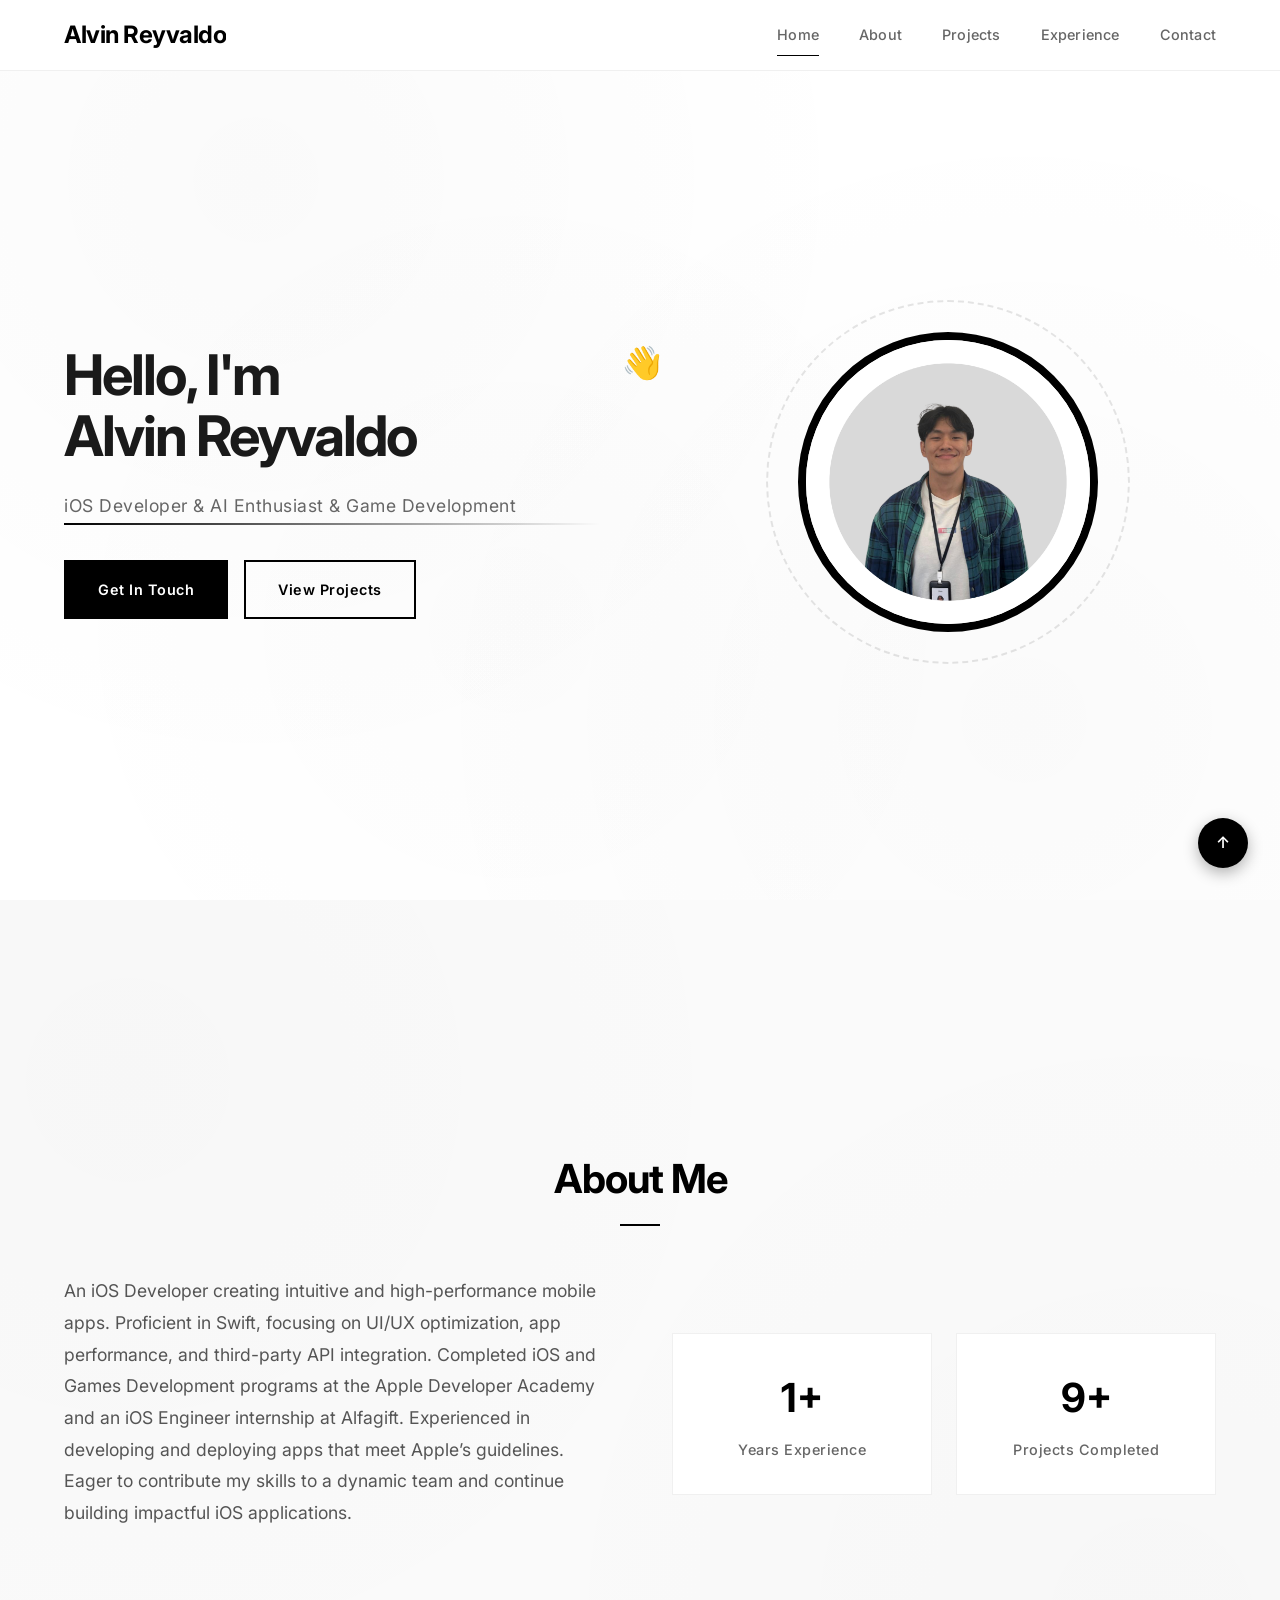
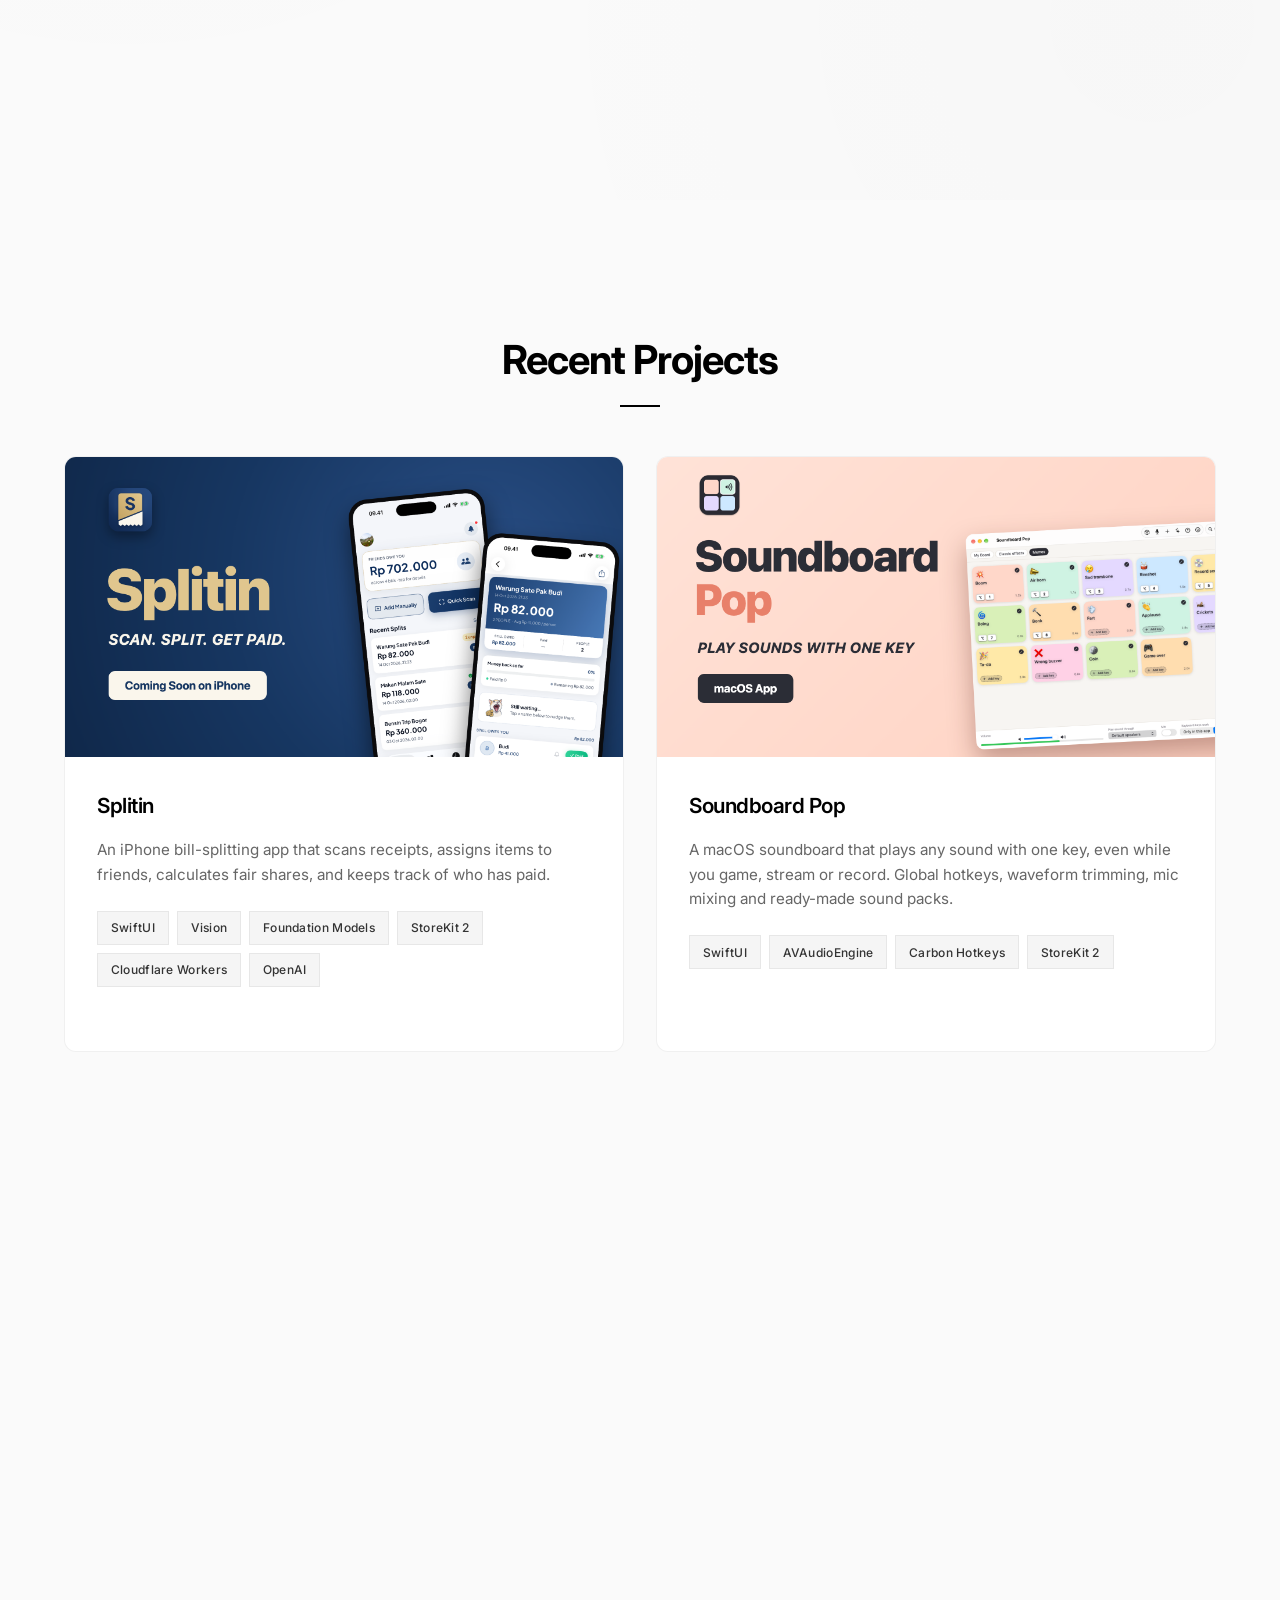
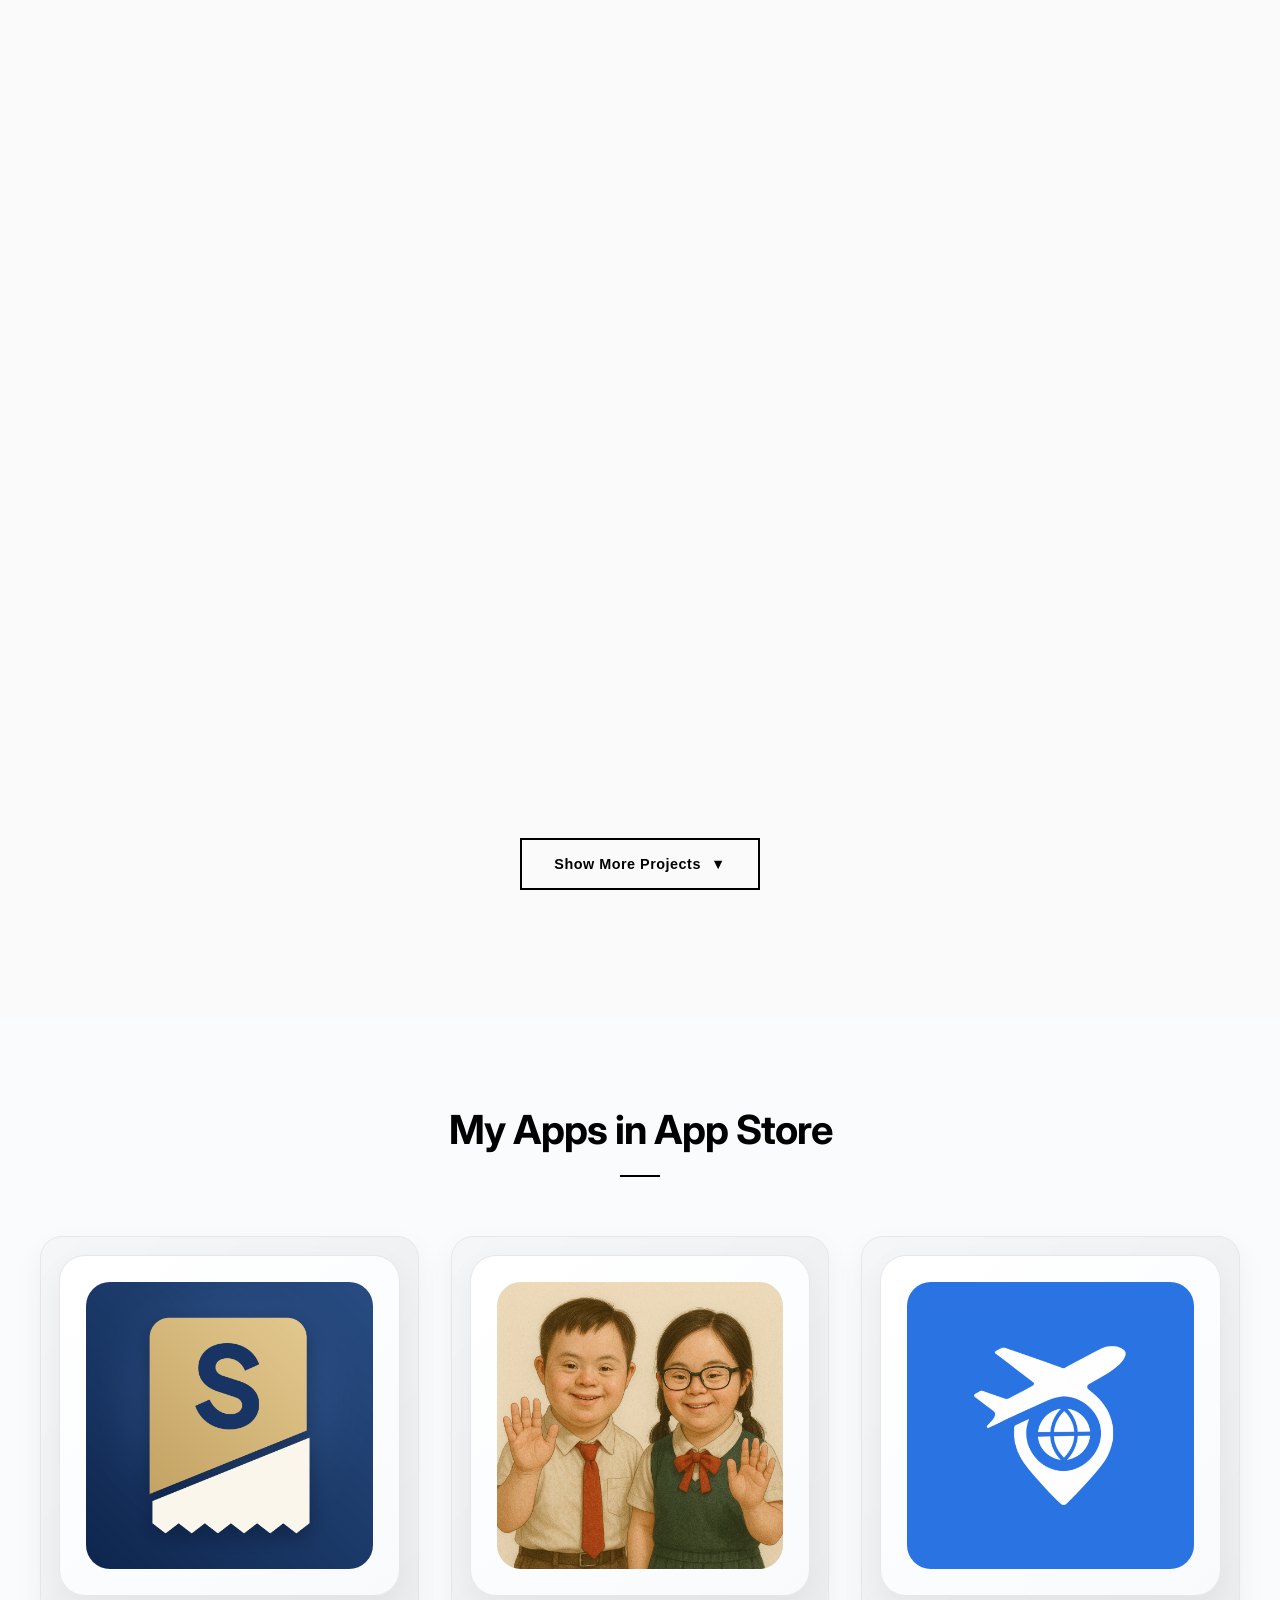
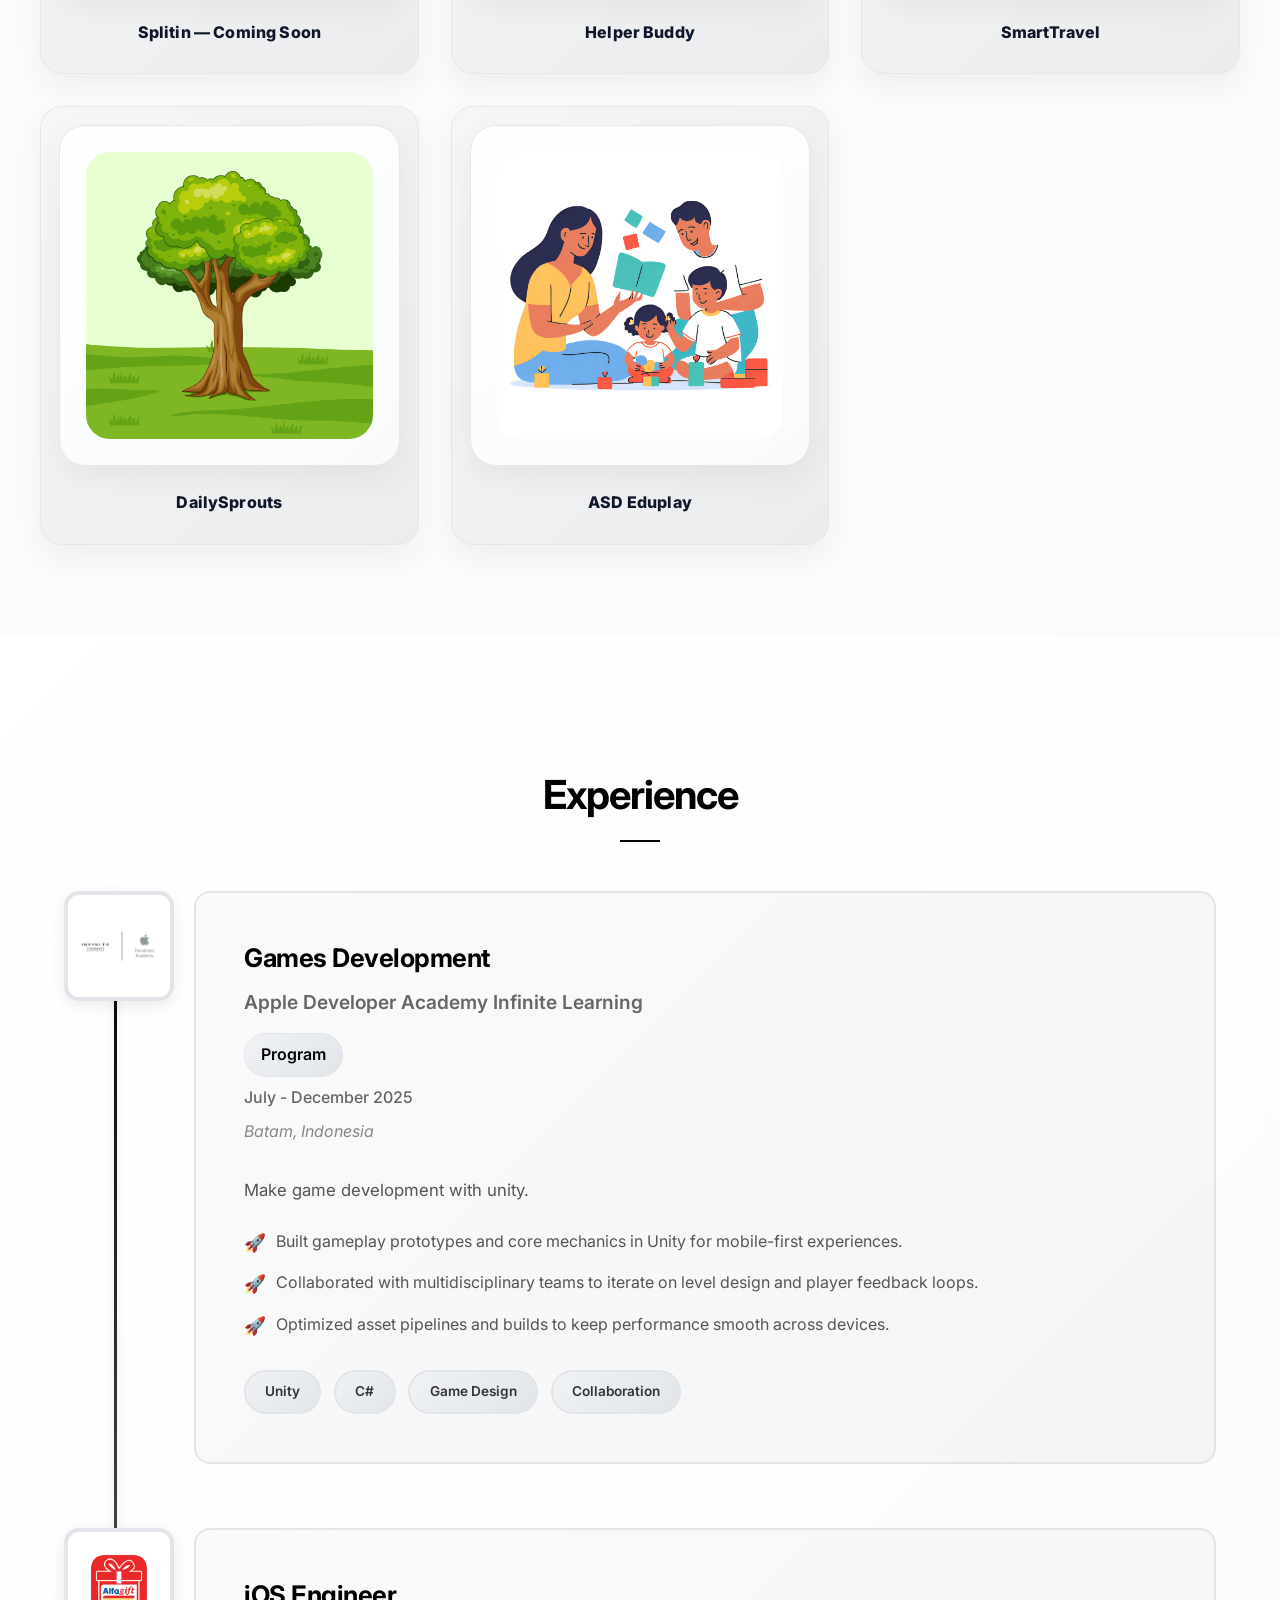
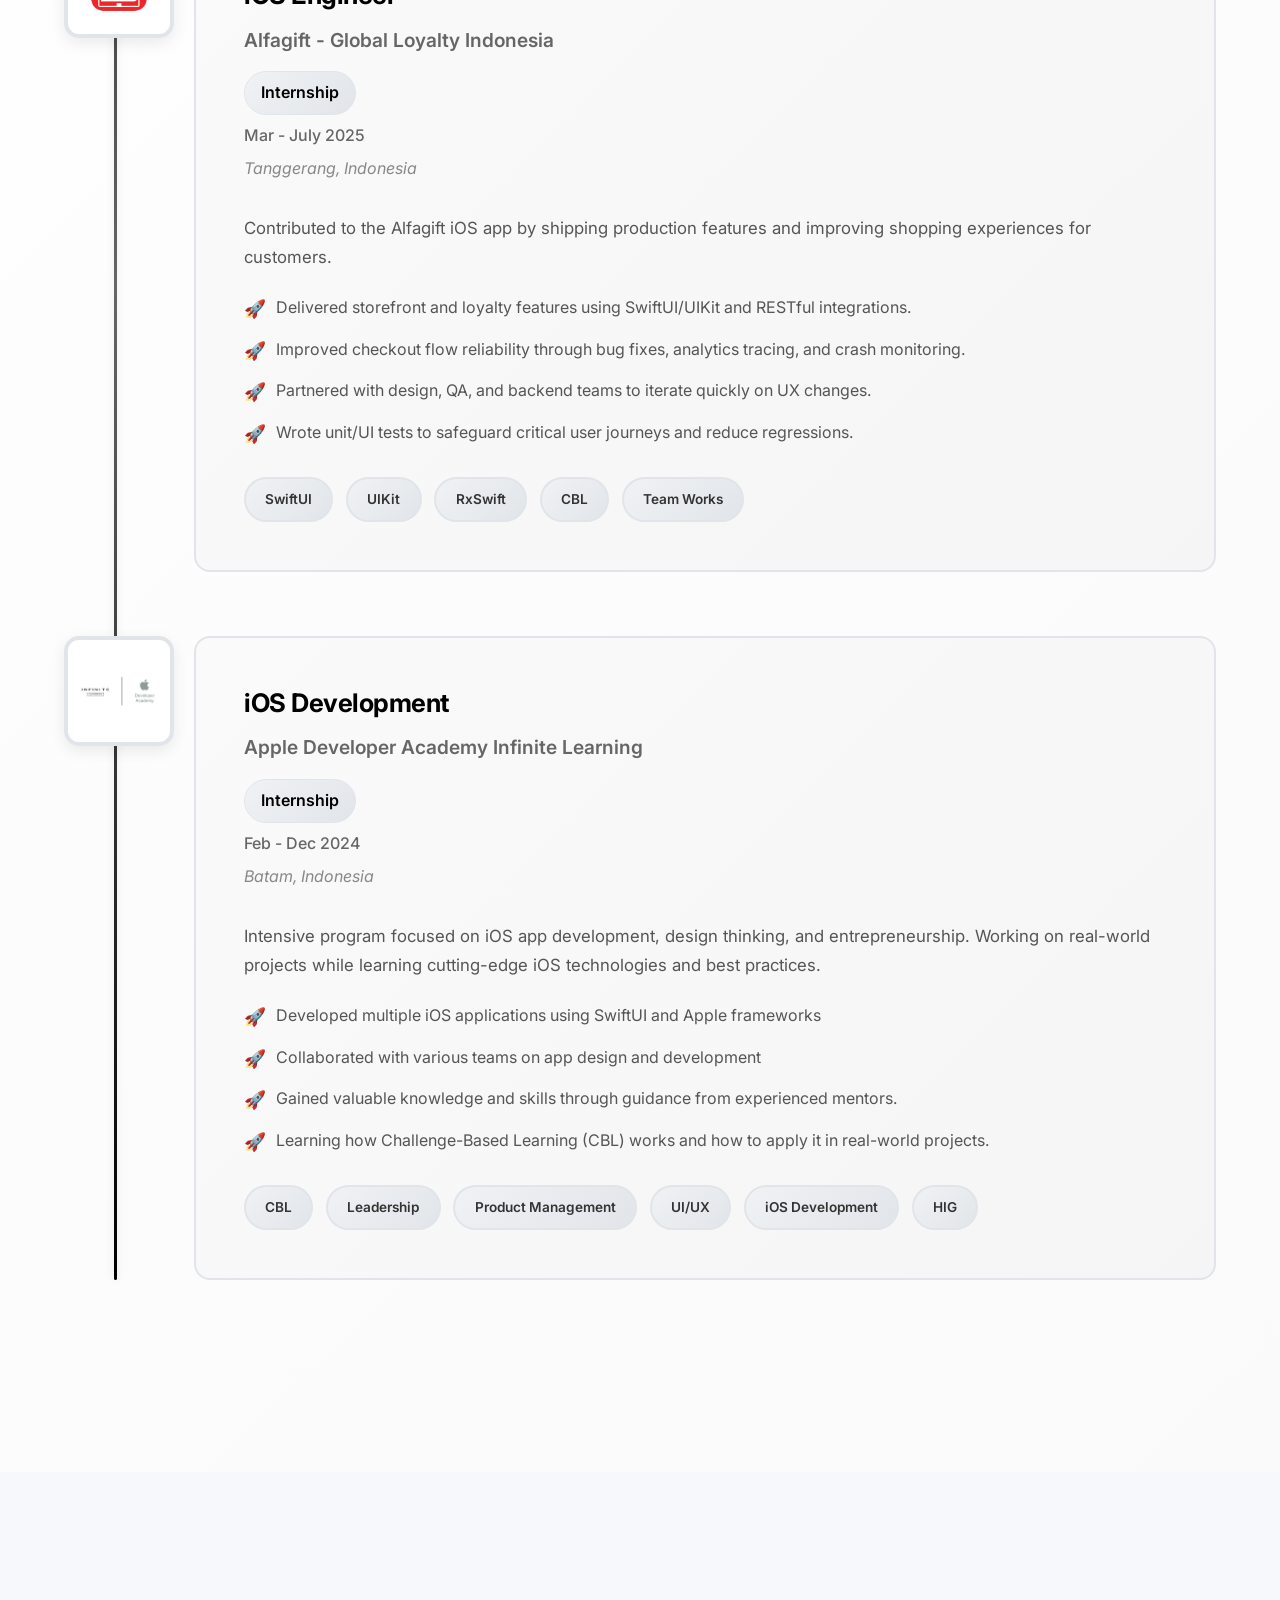
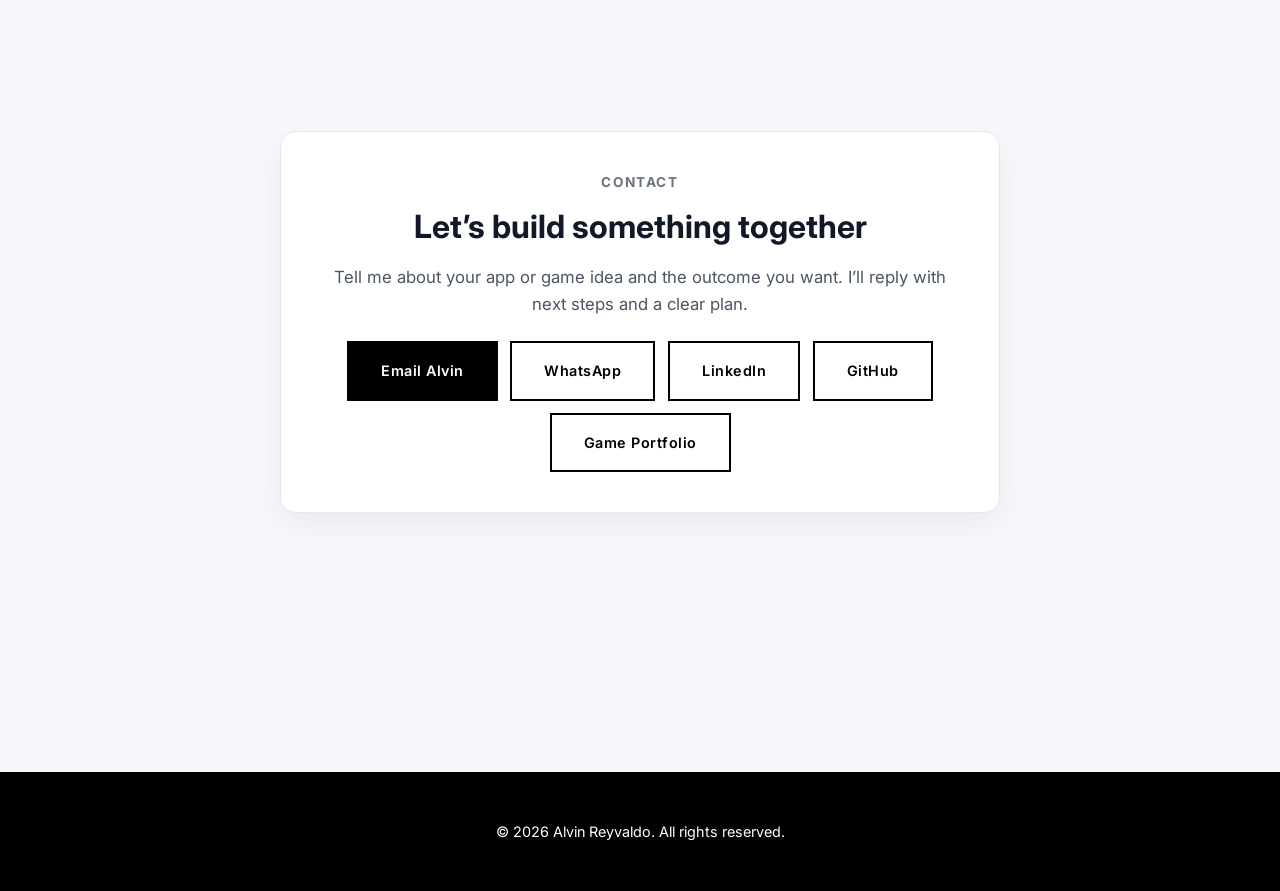
==== commit f89e54d8: "feat/ add Splitin & Soundboard Pop projects with support and privacy pages Co-Authored-By: Claude So" ====
--- a/index.html
+++ b/index.html
@@ -58,7 +58,7 @@
             <h2 class="section-title fade-in">About Me</h2>
             <div class="about-content">
                 <div class="about-text fade-in">
-                    <p>An iOS Developer with 1 year of experience creating intuitive and high-performance mobile apps. Proficient in Swift, focusing on UI/UX optimization, app performance, and third-party API integration. Currently interning at the Apple Developer Academy, where I’m deepening my knowledge and passion for iOS development. Experienced in developing and deploying apps that meet Apple’s guidelines. Eager to contribute my skills to a dynamic team and continue building impactful iOS applications.</p>
+                    <p>An iOS Developer creating intuitive and high-performance mobile apps. Proficient in Swift, focusing on UI/UX optimization, app performance, and third-party API integration. Completed iOS and Games Development programs at the Apple Developer Academy and an iOS Engineer internship at Alfagift. Experienced in developing and deploying apps that meet Apple’s guidelines. Eager to contribute my skills to a dynamic team and continue building impactful iOS applications.</p>
                 </div>
                 <div class="stats-grid fade-in">
                     <div class="stat-card">
@@ -66,7 +66,7 @@
                         <div class="stat-label">Years Experience</div>
                     </div>
                     <div class="stat-card">
-                        <div class="stat-number">8+</div>
+                        <div class="stat-number">9+</div>
                         <div class="stat-label">Projects Completed</div>
                     </div>
                 </div>
@@ -79,6 +79,46 @@
         <div class="container">
             <h2 class="section-title fade-in">Recent Projects</h2>
             <div class="projects-grid">
+
+                <div class="project-card fade-in" onclick="openModal('splitin-modal')">
+                    <div class="project-image">
+                        <img src="assetsApps/Splitin/Banner.png" alt="Splitin Banner" class="project-banner">
+                        <div class="project-overlay">
+                            <span class="view-details">View Details</span>
+                        </div>
+                    </div>
+                    <div class="project-content">
+                        <h3 class="project-title">Splitin</h3>
+                        <p class="project-description">An iPhone bill-splitting app that scans receipts, assigns items to friends, calculates fair shares, and keeps track of who has paid.</p>
+                        <div class="tech-tags">
+                            <span class="tech-tag"><span>SwiftUI</span></span>
+                            <span class="tech-tag"><span>Vision</span></span>
+                            <span class="tech-tag"><span>Foundation Models</span></span>
+                            <span class="tech-tag"><span>StoreKit 2</span></span>
+                            <span class="tech-tag"><span>Cloudflare Workers</span></span>
+                            <span class="tech-tag"><span>OpenAI</span></span>
+                        </div>
+                    </div>
+                </div>
+
+                <div class="project-card fade-in" onclick="openModal('soundboardpop-modal')">
+                    <div class="project-image">
+                        <img src="assetsApps/SoundboardPop/Banner.png" alt="Soundboard Pop Banner" class="project-banner">
+                        <div class="project-overlay">
+                            <span class="view-details">View Details</span>
+                        </div>
+                    </div>
+                    <div class="project-content">
+                        <h3 class="project-title">Soundboard Pop</h3>
+                        <p class="project-description">A macOS soundboard that plays any sound with one key, even while you game, stream or record. Global hotkeys, waveform trimming, mic mixing and ready-made sound packs.</p>
+                        <div class="tech-tags">
+                            <span class="tech-tag"><span>SwiftUI</span></span>
+                            <span class="tech-tag"><span>AVAudioEngine</span></span>
+                            <span class="tech-tag"><span>Carbon Hotkeys</span></span>
+                            <span class="tech-tag"><span>StoreKit 2</span></span>
+                        </div>
+                    </div>
+                </div>
 
                 <div class="project-card fade-in" onclick="openModal('helperbuddy-modal')">
                     <div class="project-image">
@@ -151,7 +191,7 @@
                     </div>
                 </div>
             
-                <div class="project-card fade-in" onclick="openModal('ASDEduplay-modal')">
+                <div class="project-card fade-in hidden-project" onclick="openModal('ASDEduplay-modal')">
                     <div class="project-image">
                         <img src="assetsGame/bannerASDEduplay.png" alt="ASDEduplay Banner" class="project-banner">
                         <div class="project-overlay">
@@ -256,6 +296,15 @@
             <h2 class="section-title fade-in">My Apps in App Store</h2>
             <div class="appstore-marquee">
                 <div class="appstore-grid logo-only appstore-track">
+                    <div class="store-card logo-only fade-in" data-modal="splitin-modal" aria-label="Splitin — App Store release coming soon" tabindex="0">
+                        <div class="store-image-wrap logo-only">
+                            <img src="assetsApps/Splitin/AppIcon.png" alt="Splitin app logo" class="store-logo">
+                        </div>
+                        <div class="store-label">
+                            <div class="store-name">Splitin — Coming Soon</div>
+                        </div>
+                    </div>
+
                     <div class="store-card logo-only fade-in" data-modal="helperbuddy-modal" data-app-link="https://apps.apple.com/us/app/helper-buddy/id6753642471" aria-label="Helper Buddy" tabindex="0">
                         <div class="store-image-wrap logo-only">
                             <img src="assetsApps/HelperBuddy/Logo.png" alt="Helper Buddy app logo" class="store-logo">
@@ -423,7 +472,7 @@
     <!-- Footer -->
     <footer>
         <div class="container">
-            <p>&copy; 2025 Alvin Reyvaldo. All rights reserved.</p>
+            <p>&copy; 2026 Alvin Reyvaldo. All rights reserved.</p>
         </div>
     </footer>
     
@@ -431,6 +480,166 @@
     <a href="#hero" class="fab">↑</a>
 
     <!-- Project Modals -->
+    <div id="splitin-modal" class="modal">
+        <div class="modal-content">
+            <button class="close-btn" onclick="closeModal('splitin-modal')">&times;</button>
+            <h2>Splitin — Smart Receipt &amp; Bill Splitter</h2>
+
+            <div class="modal-banner">
+                <img src="assetsApps/Splitin/Banner.png" alt="Splitin Banner" class="modal-banner-img">
+            </div>
+
+            <p>Splitin turns a receipt into an editable split in seconds. Its privacy-first hybrid scanner uses on-device Vision and Apple Foundation Models when available, with an OpenAI-powered Cloudflare fallback for harder receipts. Users can split evenly or by item, handle tax, service charges and discounts, share polished summaries, and follow unpaid balances with history, statistics and reminders.</p>
+
+            <h3>Key Features:</h3>
+            <ul>
+                <li>AI-assisted receipt parsing with printed-total reconciliation and editable results</li>
+                <li>Equal or per-item splitting with quantities, tax, service charges, and discounts</li>
+                <li>Paid-status tracking, local reminders, bill history, search, and collection statistics</li>
+                <li>Shareable text, image, and branded PDF summaries with payment details</li>
+                <li>English and Indonesian localization, dark mode, and accessibility-aware UI</li>
+            </ul>
+
+            <h3>Technology Stack:</h3>
+            <div class="tech-tags">
+                <span class="tech-tag"><span>SwiftUI</span></span>
+                <span class="tech-tag"><span>Combine</span></span>
+                <span class="tech-tag"><span>Vision</span></span>
+                <span class="tech-tag"><span>VisionKit</span></span>
+                <span class="tech-tag"><span>Foundation Models</span></span>
+                <span class="tech-tag"><span>StoreKit 2</span></span>
+                <span class="tech-tag"><span>UserNotifications</span></span>
+                <span class="tech-tag"><span>Cloudflare Workers</span></span>
+                <span class="tech-tag"><span>D1</span></span>
+                <span class="tech-tag"><span>OpenAI</span></span>
+            </div>
+
+            <h3>Support &amp; Legal:</h3>
+            <div class="app-links">
+                <a href="splitin/support.html" target="_blank" rel="noopener" onclick="event.stopPropagation()">Support</a>
+                <a href="splitin/privacy.html" target="_blank" rel="noopener" onclick="event.stopPropagation()">Privacy Policy</a>
+            </div>
+
+            <h3 data-type="photos">App Preview</h3>
+            <div class="media-gallery">
+                <div class="media-container" id="splitin-photos" data-count="8">
+                    <button class="media-nav prev" onclick="navigateMedia('splitin-photos', -1)">‹</button>
+                    <div class="media-slider">
+                        <div class="media-item" data-type="photo" onclick="openMediaModal(this)">
+                            <img src="assetsApps/Splitin/Screenshots/01-Home.png" alt="Splitin Home dashboard">
+                        </div>
+                        <div class="media-item" data-type="photo" onclick="openMediaModal(this)">
+                            <img src="assetsApps/Splitin/Screenshots/02-History.png" alt="Splitin bill history">
+                        </div>
+                        <div class="media-item" data-type="photo" onclick="openMediaModal(this)">
+                            <img src="assetsApps/Splitin/Screenshots/03-Statistics.png" alt="Splitin splitting statistics">
+                        </div>
+                        <div class="media-item" data-type="photo" onclick="openMediaModal(this)">
+                            <img src="assetsApps/Splitin/Screenshots/05-Bill-Detail.png" alt="Splitin bill detail and payment tracking">
+                        </div>
+                        <div class="media-item" data-type="photo" onclick="openMediaModal(this)">
+                            <img src="assetsApps/Splitin/Screenshots/06-Send-Format.png" alt="Splitin sharing format options">
+                        </div>
+                        <div class="media-item" data-type="photo" onclick="openMediaModal(this)">
+                            <img src="assetsApps/Splitin/Screenshots/07-Send-Style.png" alt="Splitin sharing style options">
+                        </div>
+                        <div class="media-item" data-type="photo" onclick="openMediaModal(this)">
+                            <img src="assetsApps/Splitin/Screenshots/04-Profile.png" alt="Splitin profile and preferences">
+                        </div>
+                        <div class="media-item" data-type="photo" onclick="openMediaModal(this)">
+                            <img src="assetsApps/Splitin/Screenshots/08-Splitin-Plus.png" alt="Splitin Plus subscription options">
+                        </div>
+                    </div>
+                    <button class="media-nav next" onclick="navigateMedia('splitin-photos', 1)">›</button>
+                </div>
+                <div class="media-indicators" id="splitin-photos-indicators"></div>
+            </div>
+
+            <h3 data-type="videos">Promo Video</h3>
+            <div class="media-gallery">
+                <div class="media-container" id="splitin-videos" data-count="1">
+                    <div class="media-slider">
+                        <div class="media-item portrait" data-type="video" onclick="openMediaModal(this)">
+                            <video preload="metadata" muted playsinline>
+                                <source src="assetsApps/Splitin/Splitin-Promo-EN.mp4" type="video/mp4">
+                            </video>
+                            <div class="video-overlay">▶</div>
+                        </div>
+                    </div>
+                </div>
+            </div>
+        </div>
+    </div>
+
+    <div id="soundboardpop-modal" class="modal">
+        <div class="modal-content">
+            <button class="close-btn" onclick="closeModal('soundboardpop-modal')">&times;</button>
+            <h2>Soundboard Pop — Play Sounds with One Key</h2>
+
+            <div class="modal-banner">
+                <img src="assetsApps/SoundboardPop/Banner.png" alt="Soundboard Pop Banner" class="modal-banner-img">
+            </div>
+
+            <p>Soundboard Pop turns your Mac into a sound pad. Tap a tile, or press its key from any app, and the sound plays instantly, even while OBS, Discord or a game is in front. Built with Swift and SwiftUI, with a free tier and a Pro upgrade for creators.</p>
+
+            <h3>Key Features:</h3>
+            <ul>
+                <li>System-wide hotkeys: give every tile its own key or combo, with duplicate-key protection</li>
+                <li>Low-latency, overlapping playback with loop, hold-to-play, fade out and a Stop All key</li>
+                <li>Waveform trimming, volume, emoji and color per tile; drag-and-drop import of mp3, wav, m4a and aiff</li>
+                <li>Multiple boards with search, tags, reordering, undo delete, automatic backups and shareable board files</li>
+                <li>Pro: mic mixing, per-tile output routing, sound chains, stop groups, pitch and speed</li>
+                <li>24 built-in royalty-free sounds, a guided tour and an Easy Mode with bigger tiles</li>
+            </ul>
+
+            <h3>Technology Stack:</h3>
+            <div class="tech-tags">
+                <span class="tech-tag"><span>SwiftUI</span></span>
+                <span class="tech-tag"><span>AVAudioEngine</span></span>
+                <span class="tech-tag"><span>AVFoundation</span></span>
+                <span class="tech-tag"><span>Carbon Hotkeys</span></span>
+                <span class="tech-tag"><span>StoreKit 2</span></span>
+                <span class="tech-tag"><span>App Sandbox</span></span>
+                <span class="tech-tag"><span>Swift Package Manager</span></span>
+            </div>
+
+            <h3>Support &amp; Legal:</h3>
+            <div class="app-links">
+                <a href="soundboard-pop/support.html" target="_blank" rel="noopener" onclick="event.stopPropagation()">Support</a>
+                <a href="soundboard-pop/privacy.html" target="_blank" rel="noopener" onclick="event.stopPropagation()">Privacy Policy</a>
+            </div>
+
+            <h3 data-type="photos">App Preview</h3>
+            <div class="media-gallery">
+                <div class="media-container" id="soundboardpop-photos" data-count="6">
+                    <button class="media-nav prev" onclick="navigateMedia('soundboardpop-photos', -1)">‹</button>
+                    <div class="media-slider">
+                        <div class="media-item" data-type="photo" onclick="openMediaModal(this)">
+                            <img src="assetsApps/SoundboardPop/Screenshots/01.jpg" alt="Play any sound with one key">
+                        </div>
+                        <div class="media-item" data-type="photo" onclick="openMediaModal(this)">
+                            <img src="assetsApps/SoundboardPop/Screenshots/02.jpg" alt="Give every tile its own key">
+                        </div>
+                        <div class="media-item" data-type="photo" onclick="openMediaModal(this)">
+                            <img src="assetsApps/SoundboardPop/Screenshots/03.jpg" alt="Trim every sound with a waveform">
+                        </div>
+                        <div class="media-item" data-type="photo" onclick="openMediaModal(this)">
+                            <img src="assetsApps/SoundboardPop/Screenshots/04.jpg" alt="Start with ready-made sounds">
+                        </div>
+                        <div class="media-item" data-type="photo" onclick="openMediaModal(this)">
+                            <img src="assetsApps/SoundboardPop/Screenshots/05.jpg" alt="Unlock Pro">
+                        </div>
+                        <div class="media-item" data-type="photo" onclick="openMediaModal(this)">
+                            <img src="assetsApps/SoundboardPop/Screenshots/06.jpg" alt="Safe and simple">
+                        </div>
+                    </div>
+                    <button class="media-nav next" onclick="navigateMedia('soundboardpop-photos', 1)">›</button>
+                </div>
+                <div class="media-indicators" id="soundboardpop-photos-indicators"></div>
+            </div>
+        </div>
+    </div>
+
     <div id="helperbuddy-modal" class="modal">
         <div class="modal-content">
             <button class="close-btn" onclick="closeModal('helperbuddy-modal')">&times;</button>
@@ -645,7 +854,7 @@
 
         <h3 data-type="videos">Videos</h3>
         <div class="media-gallery">
-            <div class="media-container" id="escapp-videos" data-count="2">
+            <div class="media-container" id="escapp-videos" data-count="4">
                 <button class="media-nav prev" onclick="navigateMedia('escapp-videos', -1)">‹</button>
                 <div class="media-slider">
                     <div class="media-item" data-type="video" onclick="openMediaModal(this)">
@@ -665,7 +874,9 @@
                             <source src="assetsApps/Escapp/escapp2.mp4" type="video/mp4">
                         </video>
                         <div class="video-overlay">▶</div>
-                         <video preload="metadata" muted>
+                    </div>
+                    <div class="media-item" data-type="video" onclick="openMediaModal(this)">
+                        <video preload="metadata" muted>
                             <source src="assetsApps/Escapp/escapp3.mp4" type="video/mp4">
                         </video>
                         <div class="video-overlay">▶</div>
@@ -716,7 +927,7 @@
                         <img src="assetsApps/NomNom/ss3nomnom.png" alt="NomNom Screenshot 2">
                     </div>
                     <div class="media-item" data-type="photo" onclick="openMediaModal(this)">
-                        <img src="assetsApps/NomNom/ssnomnom.png" alt="NomNom Screenshot 3">
+                        <img src="assetsApps/NomNom/ssNomnom.png" alt="NomNom Screenshot 3">
                     </div>
                     <div class="media-item" data-type="photo" onclick="openMediaModal(this)">
                         <img src="assetsApps/NomNom/ss2nomnom.png" alt="NomNom Screenshot 4">
--- a/styles.css
+++ b/styles.css
@@ -2321,3 +2321,45 @@
 #moreProjectsBtn.active #btnIcon {
     transform: rotate(180deg);
 }
+
+/* Splitin uses its square app icon as project artwork until product screenshots are available. */
+.splitin-art {
+    object-fit: contain;
+    background: #173762;
+}
+
+.project-image .splitin-art {
+    padding: 1rem;
+}
+
+.splitin-modal-banner {
+    background: #173762;
+}
+
+.splitin-modal-banner .splitin-art {
+    padding: 2rem;
+}
+
+/* Support / privacy links inside app modals */
+.app-links {
+    display: flex;
+    flex-wrap: wrap;
+    gap: 0.75rem;
+    margin: 0.5rem 0 1.5rem;
+}
+
+.app-links a {
+    padding: 0.6rem 1.2rem;
+    border-radius: 999px;
+    border: 1px solid currentColor;
+    color: inherit;
+    text-decoration: none;
+    font-weight: 600;
+    font-size: 0.95rem;
+    transition: opacity 0.2s ease, transform 0.2s ease;
+}
+
+.app-links a:hover {
+    opacity: 0.7;
+    transform: translateY(-1px);
+}
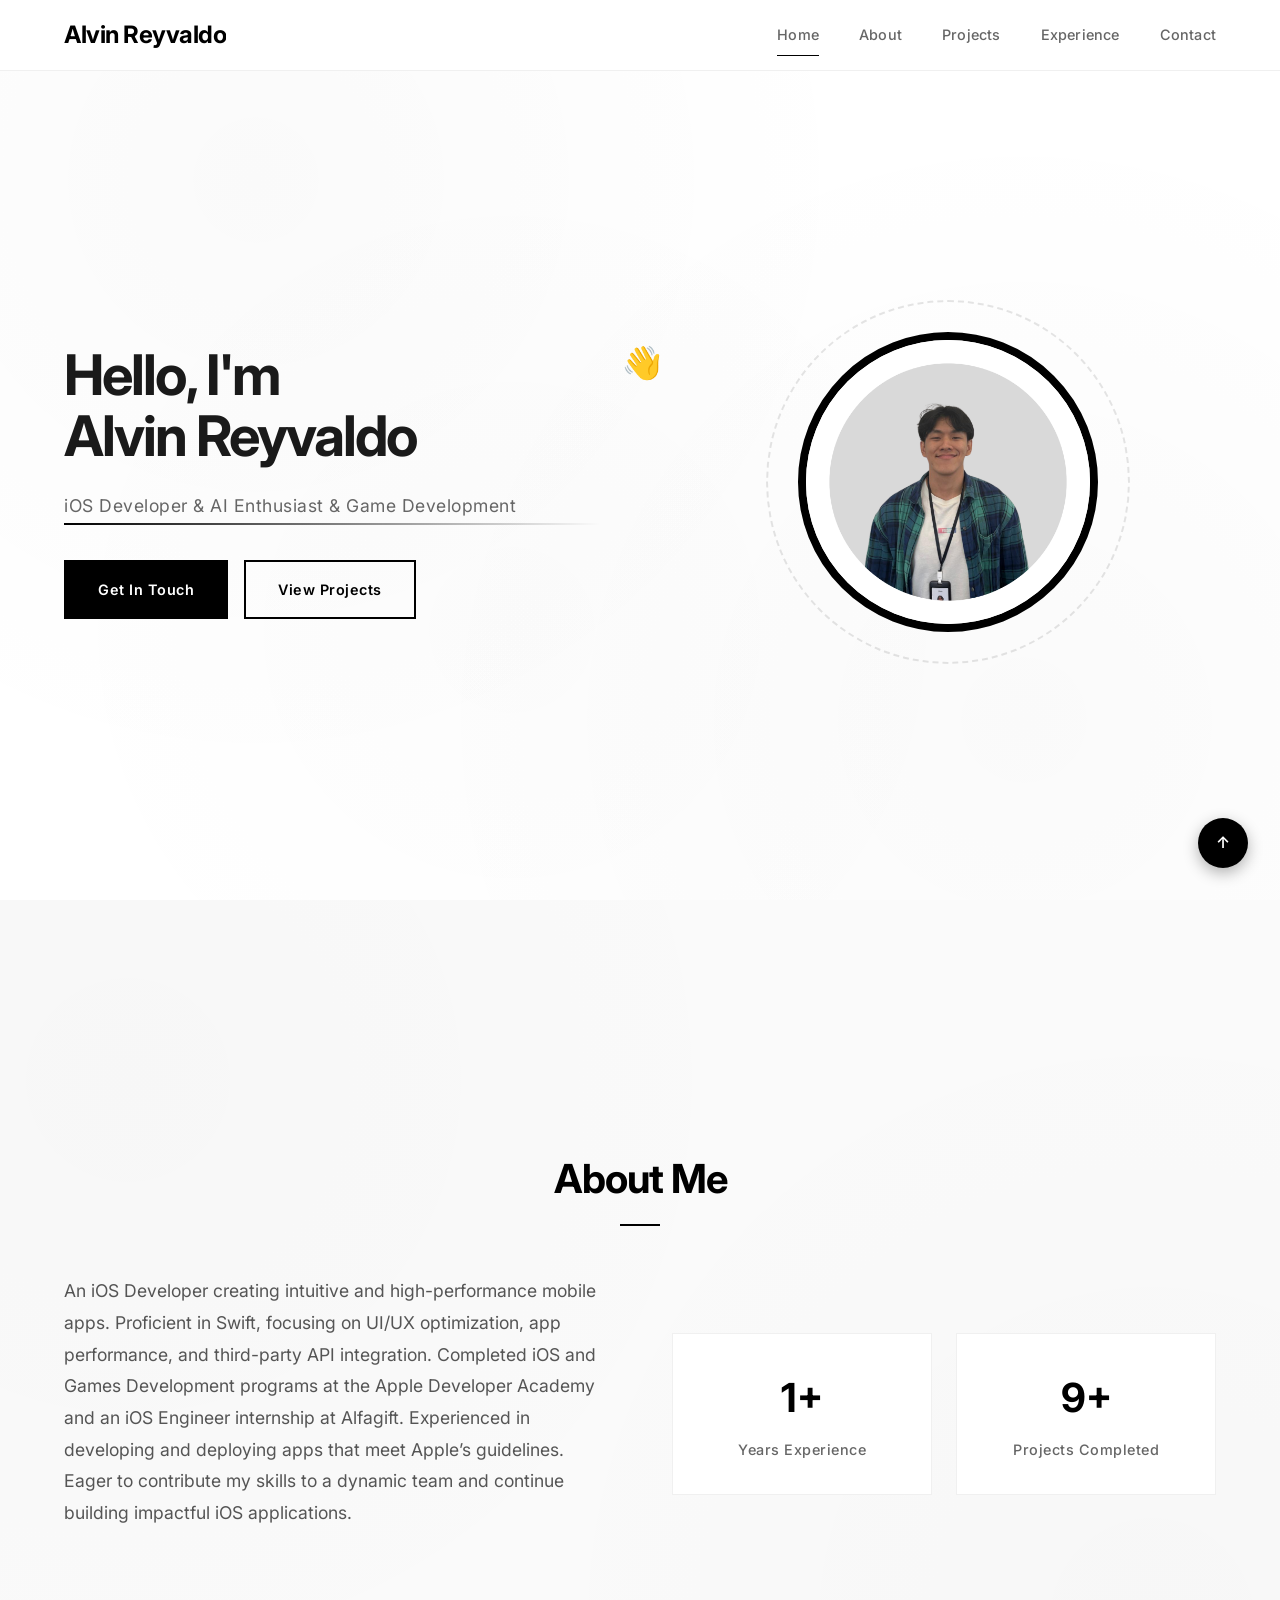
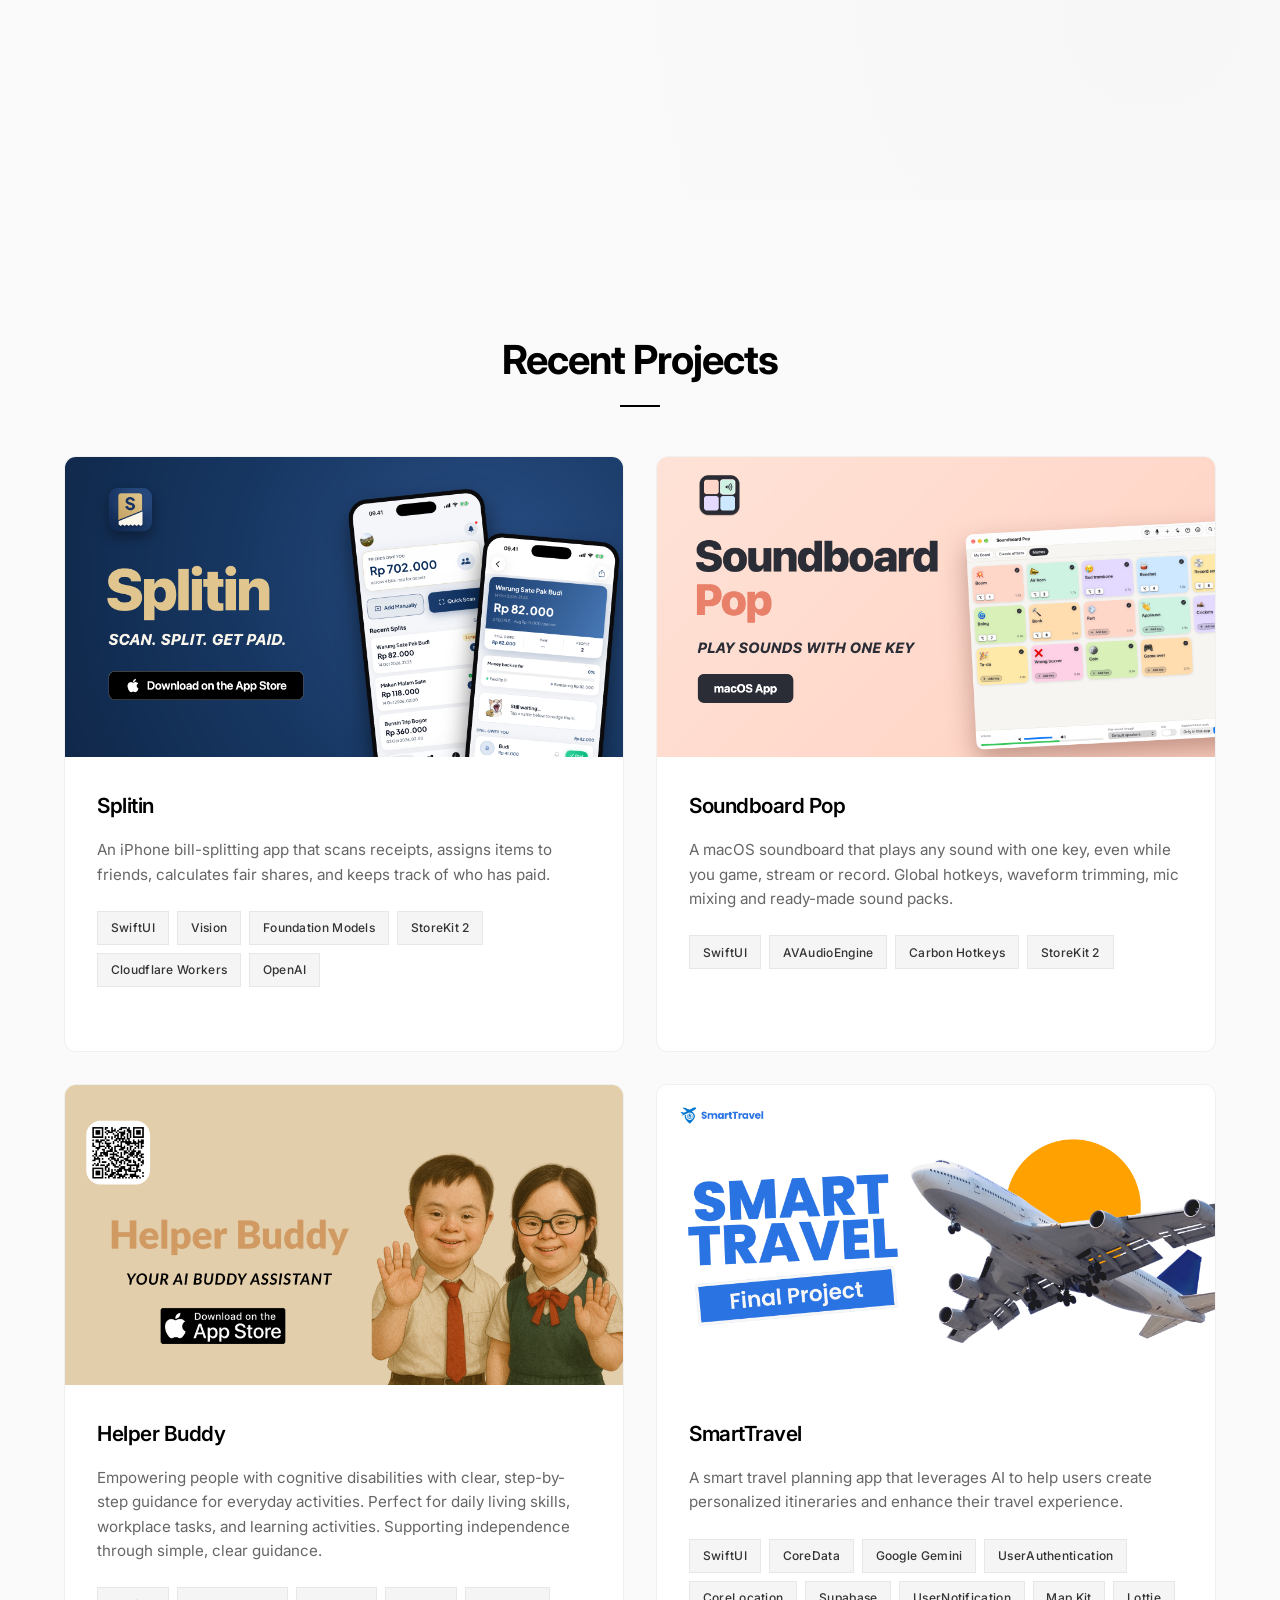
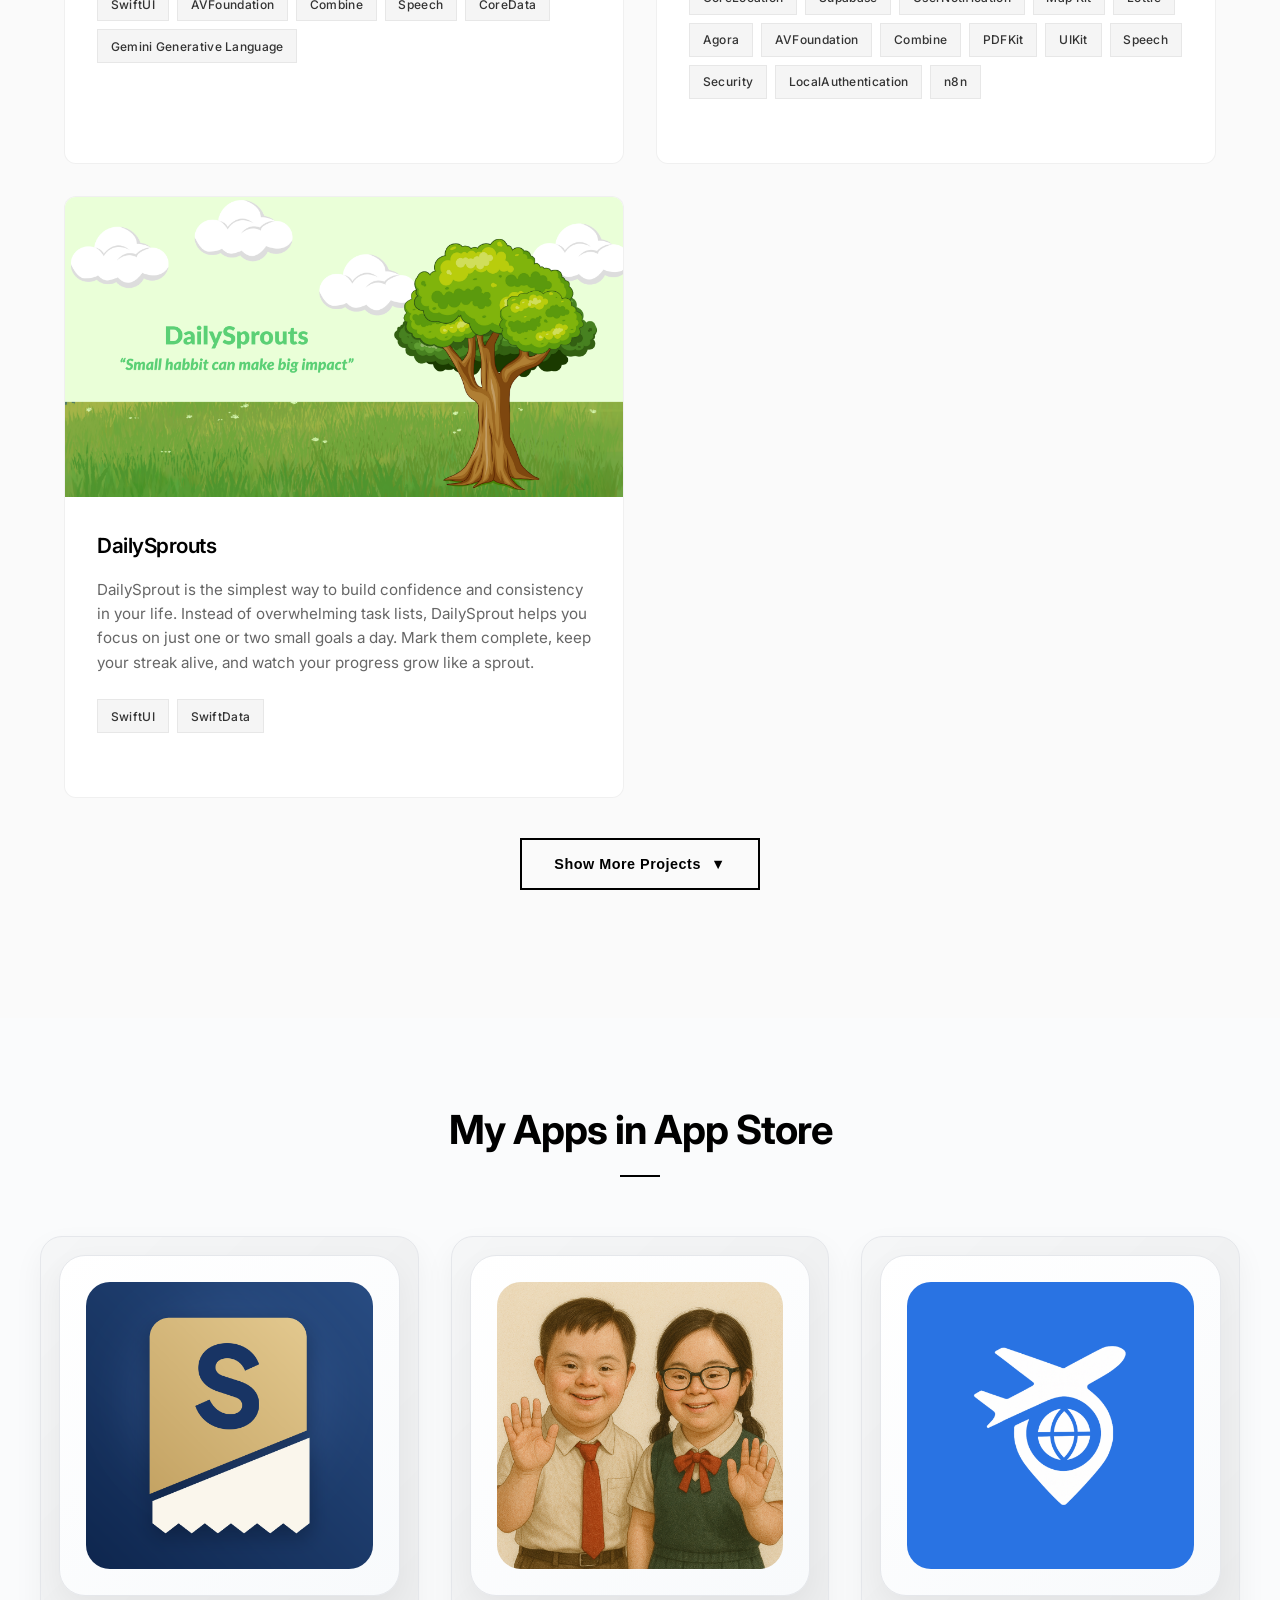
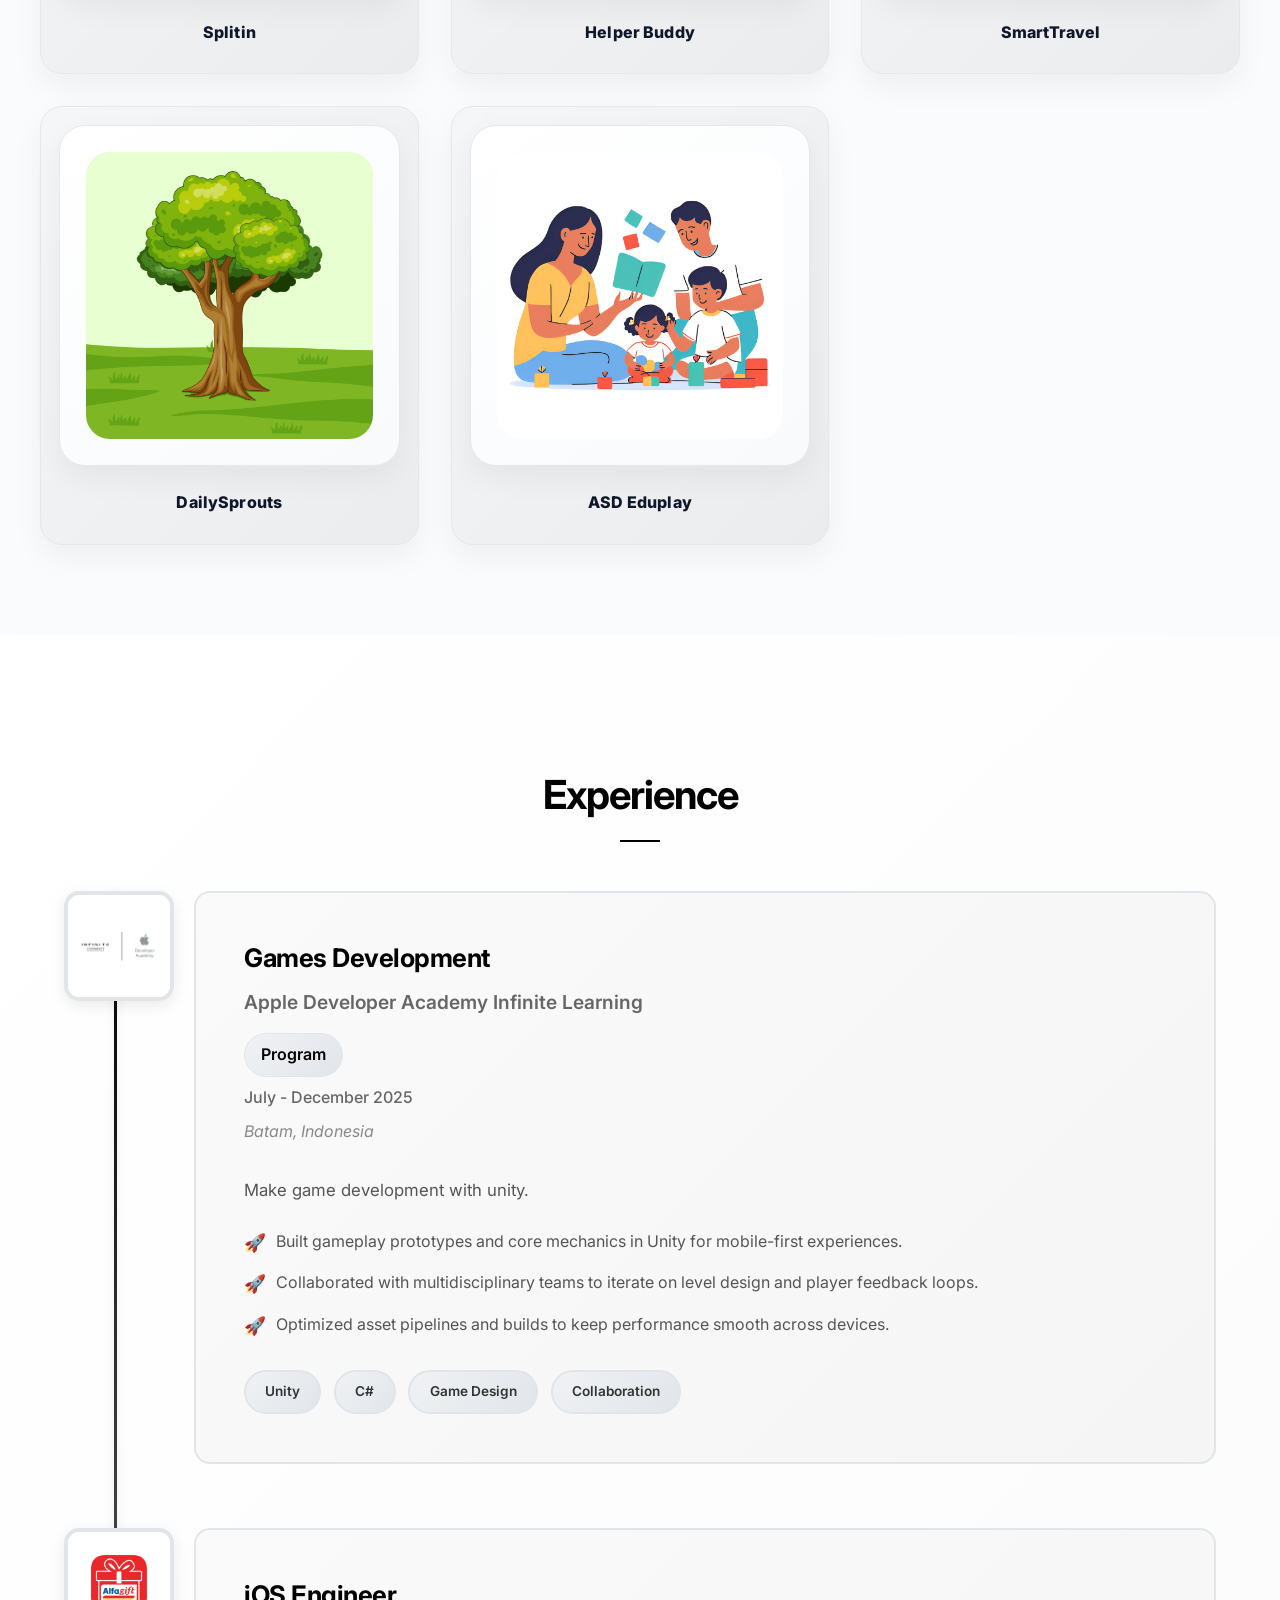
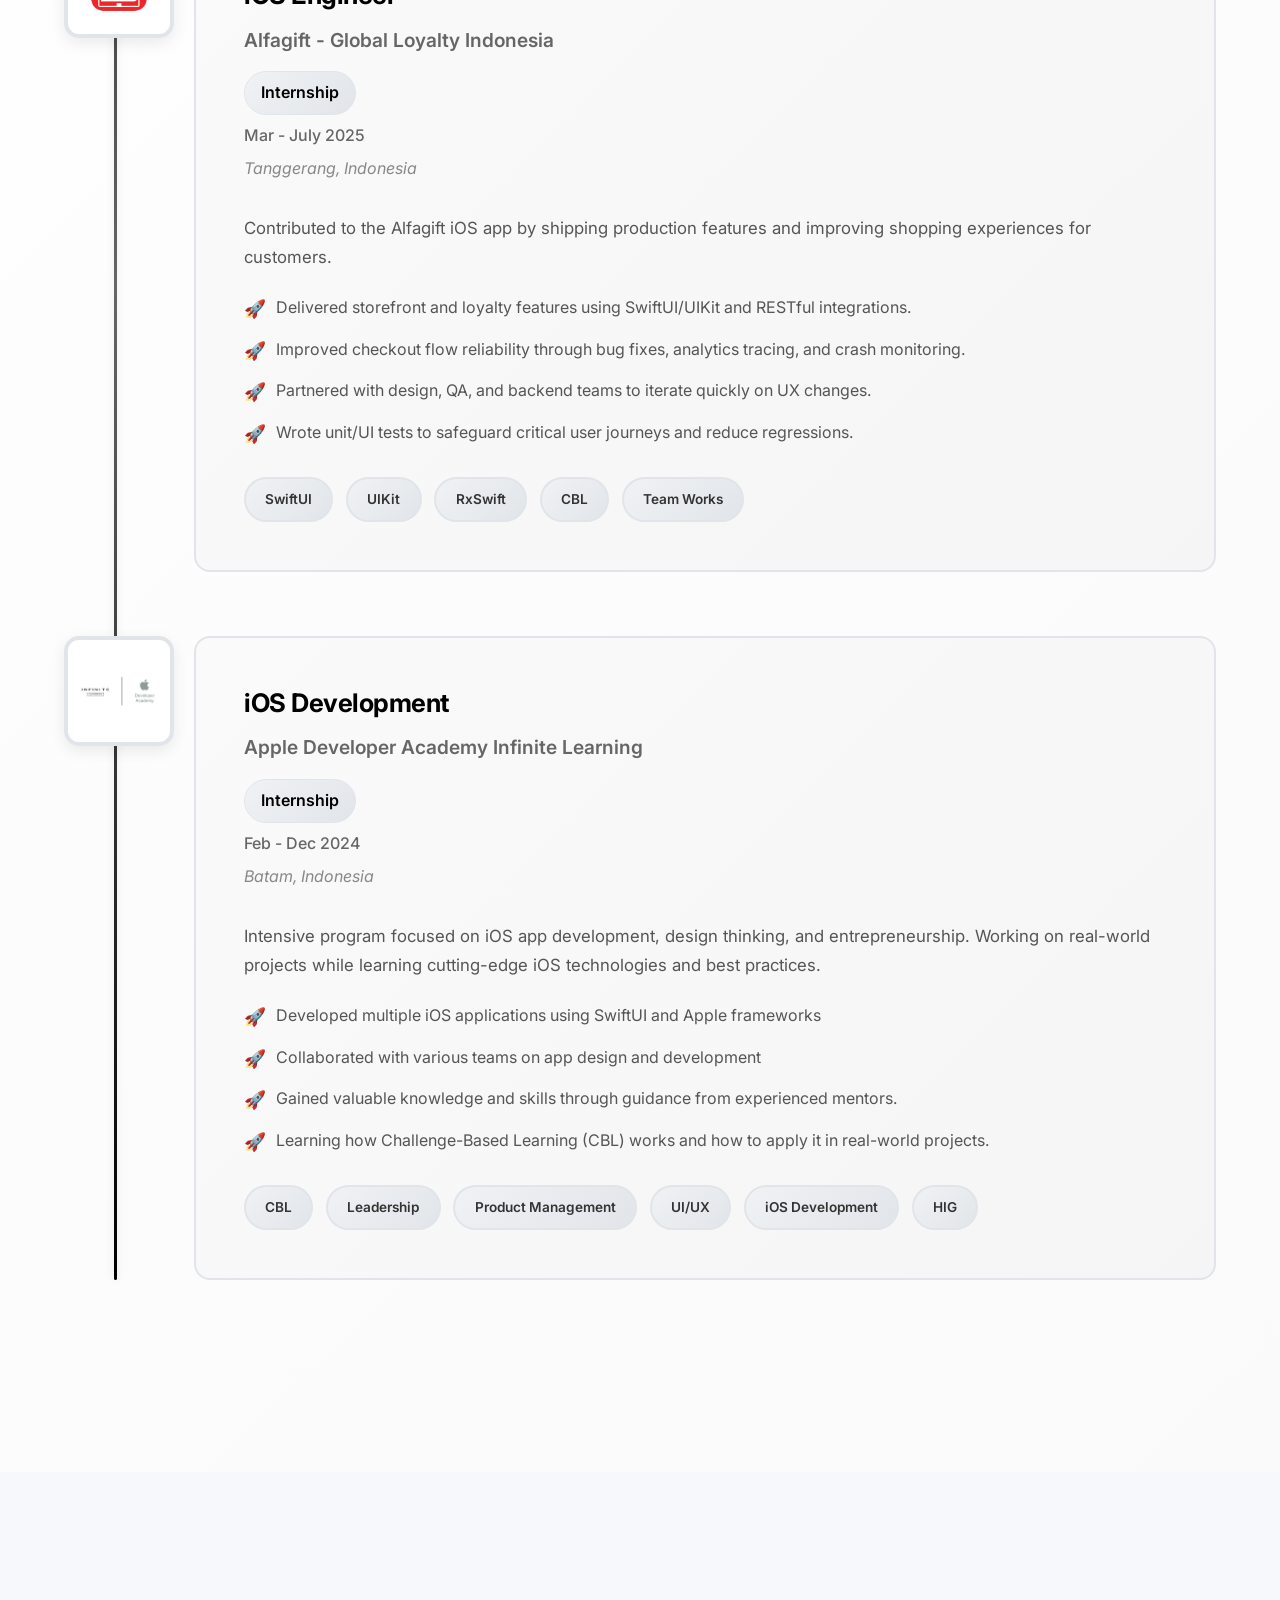
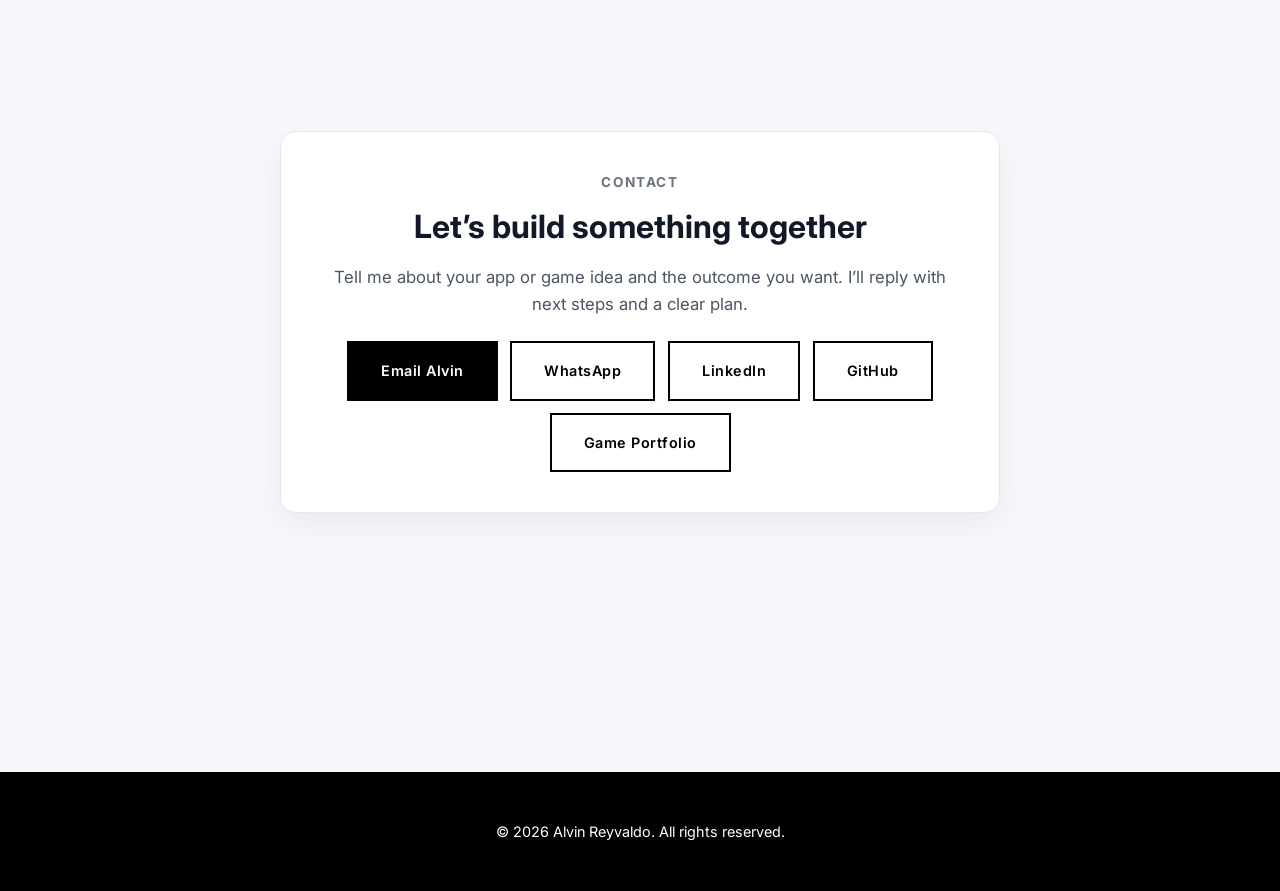
==== commit ed199590: "feat/ add Splitin & Soundboard Pop projects with support and privacy pages Co-Authored-By: Claude So" ====
--- a/index.html
+++ b/index.html
@@ -296,12 +296,12 @@
             <h2 class="section-title fade-in">My Apps in App Store</h2>
             <div class="appstore-marquee">
                 <div class="appstore-grid logo-only appstore-track">
-                    <div class="store-card logo-only fade-in" data-modal="splitin-modal" aria-label="Splitin — App Store release coming soon" tabindex="0">
+                    <div class="store-card logo-only fade-in" data-modal="splitin-modal" data-app-link="https://apps.apple.com/us/app/splitin/id6761731333" aria-label="Splitin" tabindex="0">
                         <div class="store-image-wrap logo-only">
                             <img src="assetsApps/Splitin/AppIcon.png" alt="Splitin app logo" class="store-logo">
                         </div>
                         <div class="store-label">
-                            <div class="store-name">Splitin — Coming Soon</div>
+                            <div class="store-name">Splitin</div>
                         </div>
                     </div>
 
@@ -516,6 +516,7 @@
 
             <h3>Support &amp; Legal:</h3>
             <div class="app-links">
+                <a href="https://apps.apple.com/us/app/splitin/id6761731333" target="_blank" rel="noopener" onclick="event.stopPropagation()">App Store</a>
                 <a href="splitin/support.html" target="_blank" rel="noopener" onclick="event.stopPropagation()">Support</a>
                 <a href="splitin/privacy.html" target="_blank" rel="noopener" onclick="event.stopPropagation()">Privacy Policy</a>
             </div>
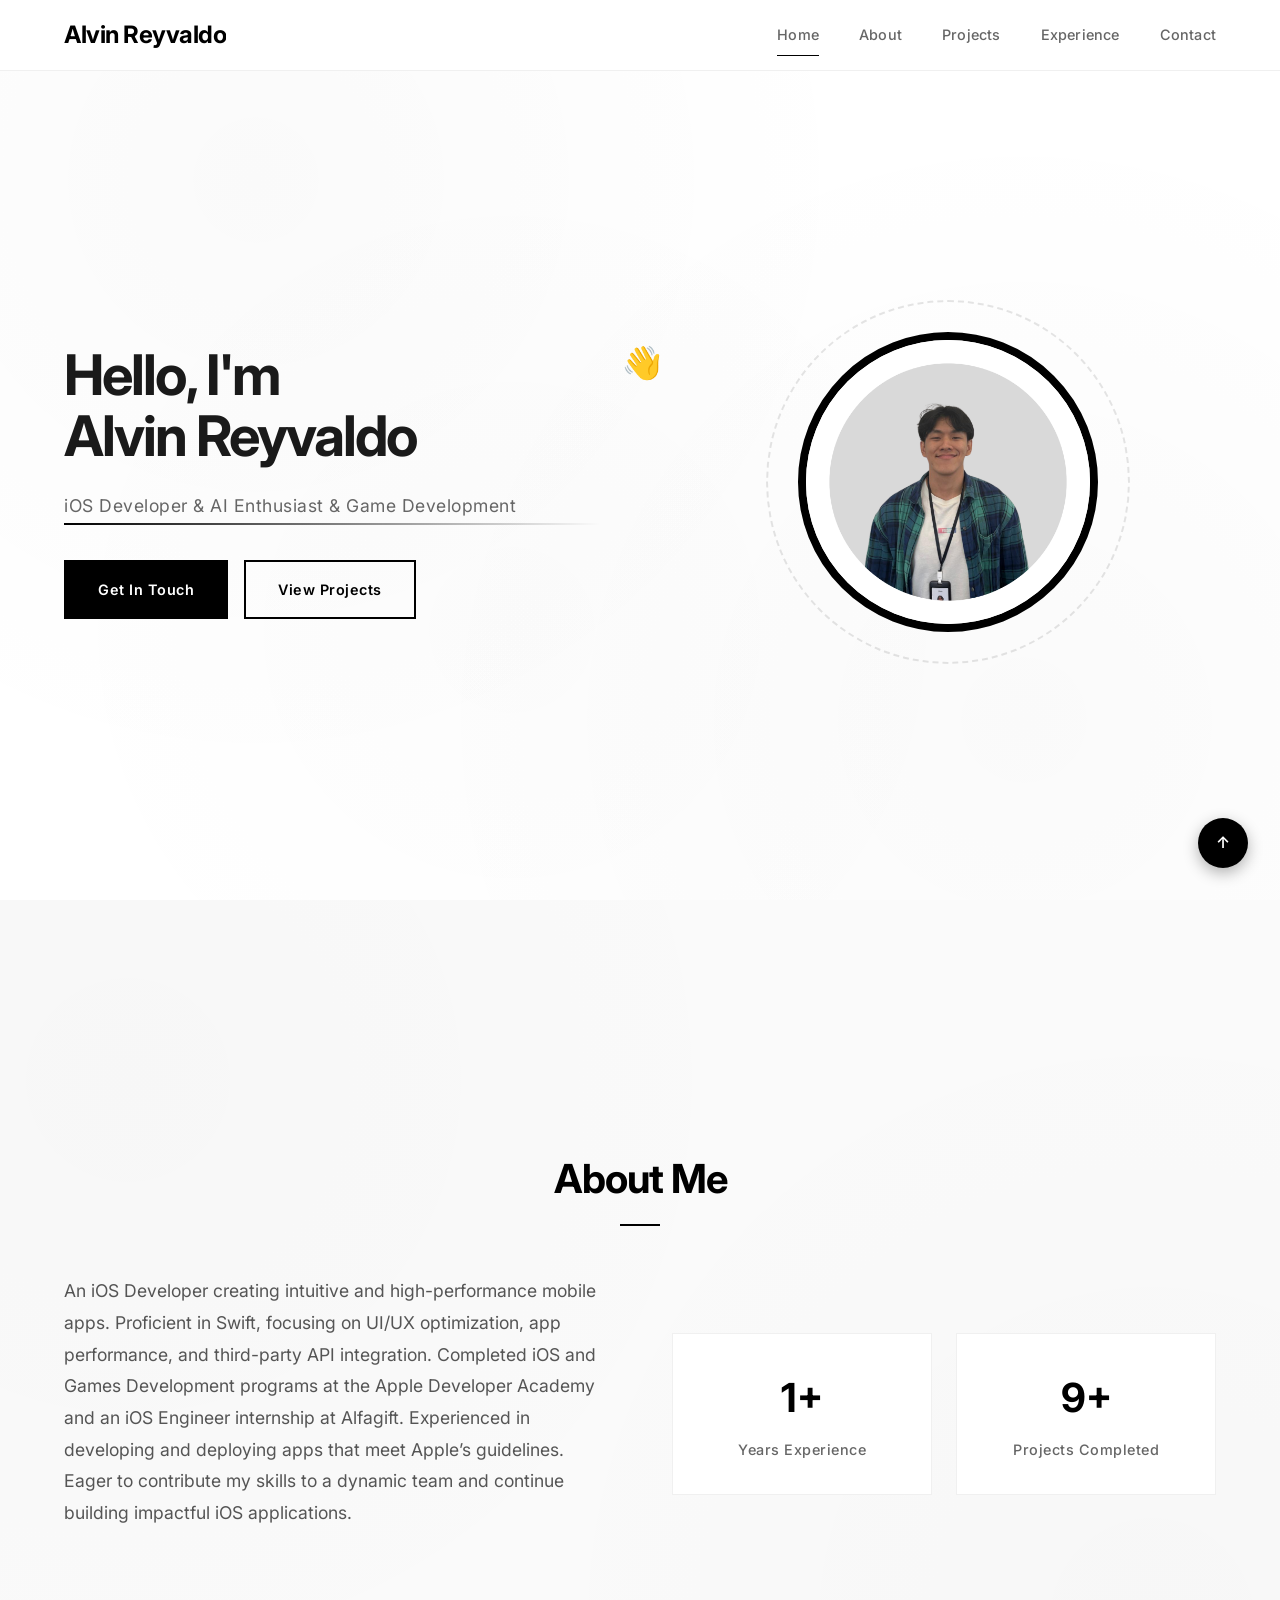
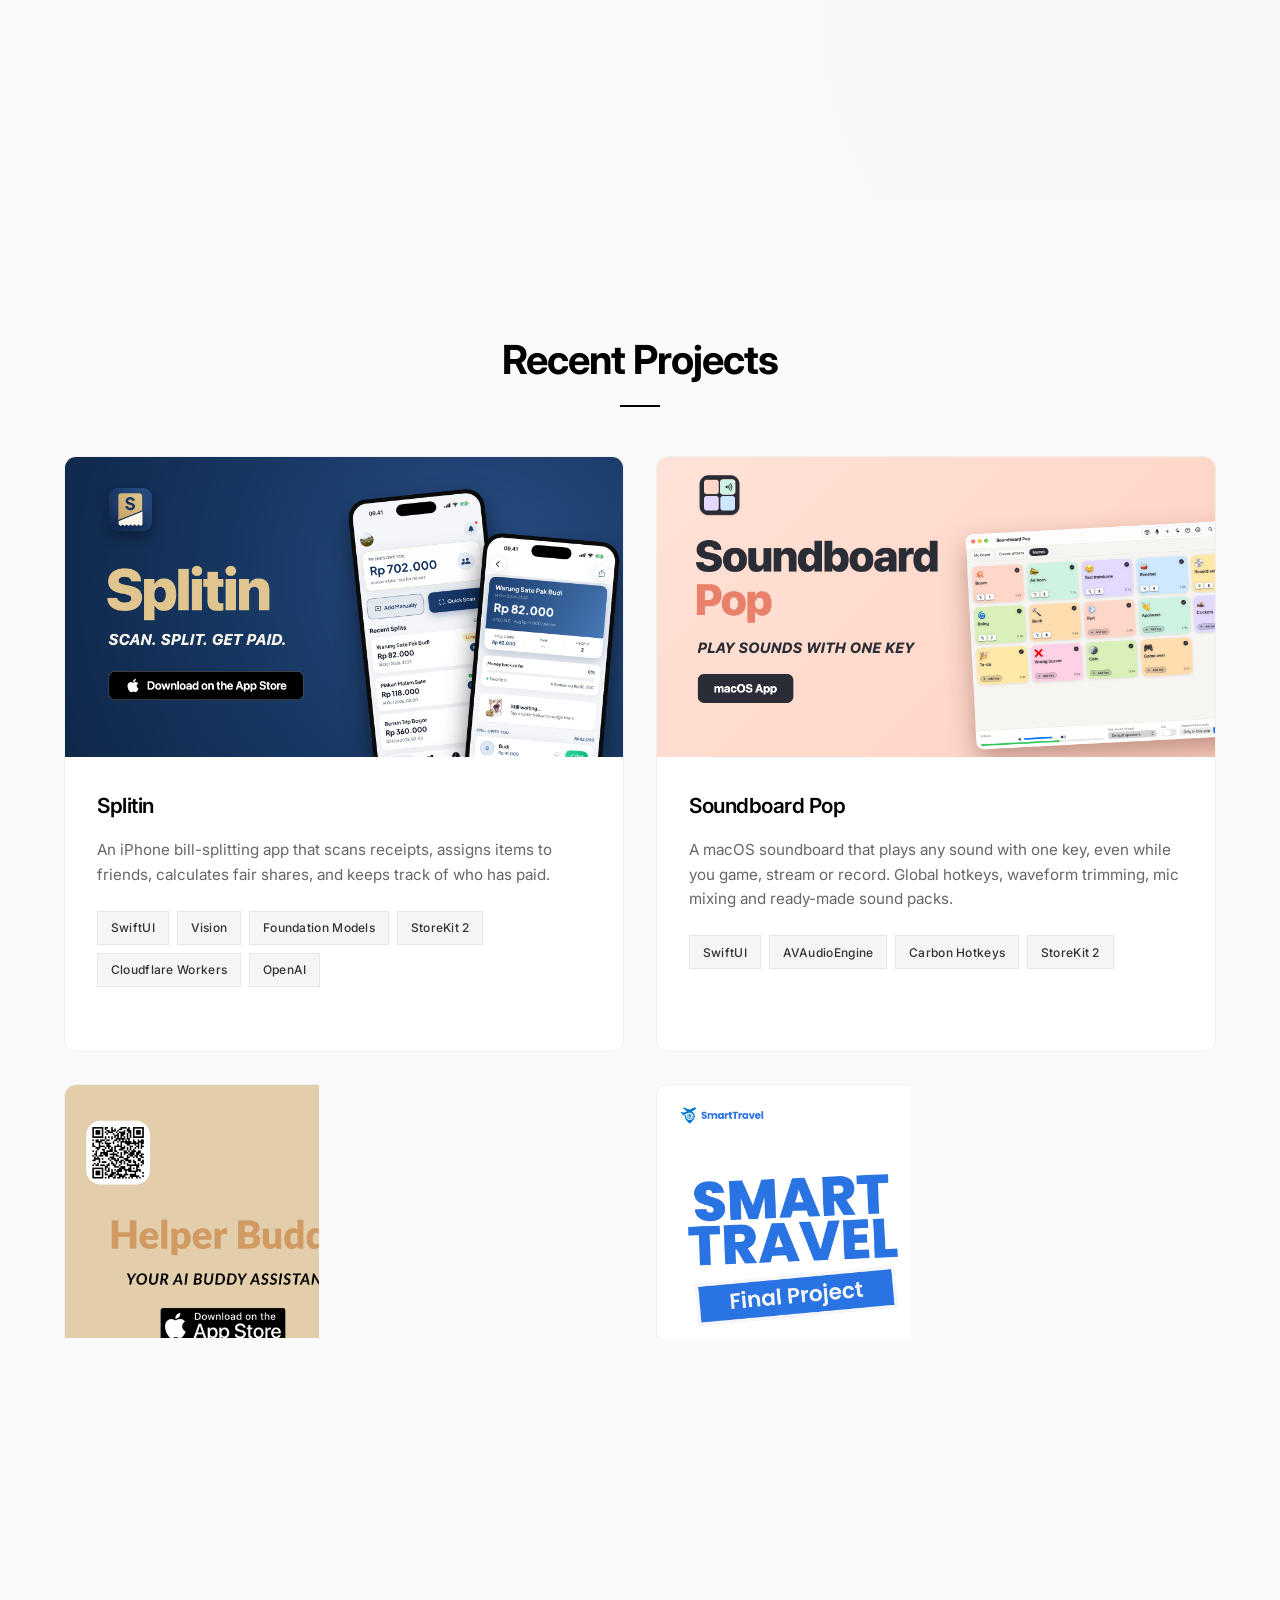
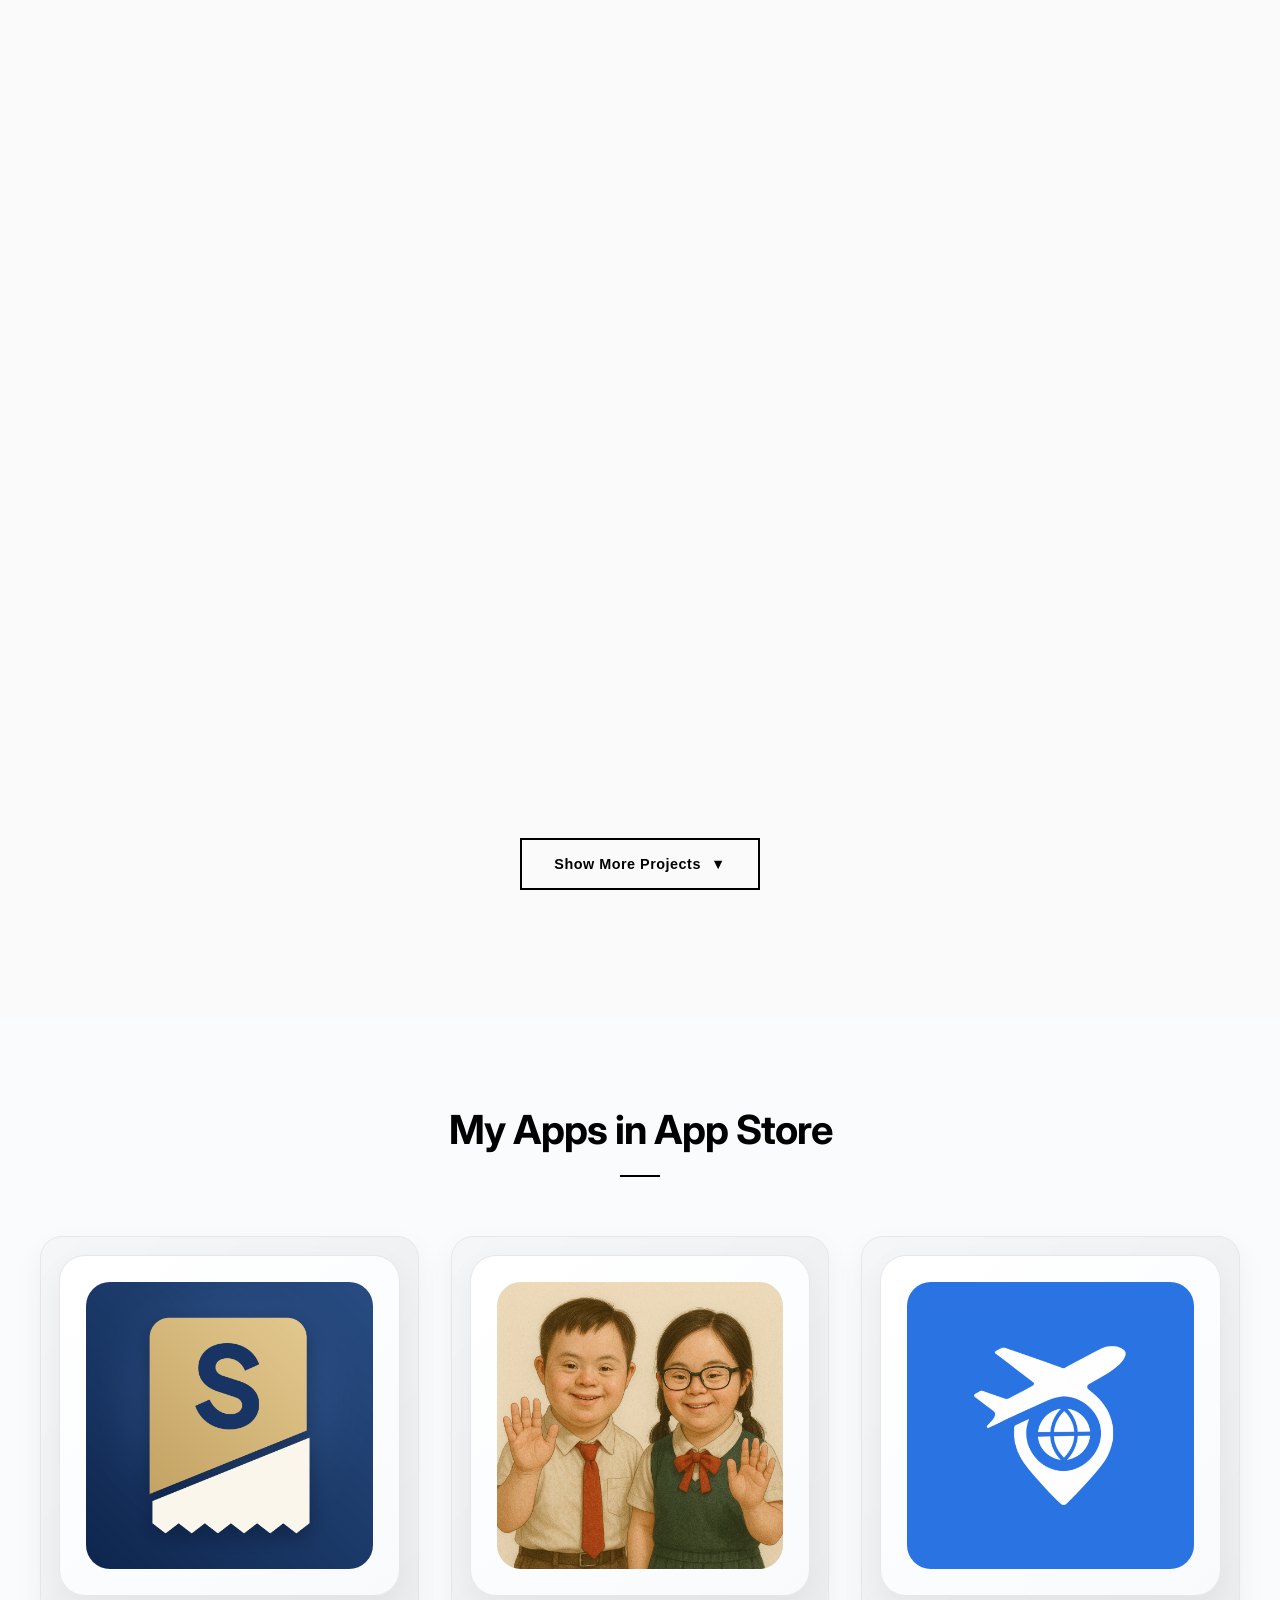
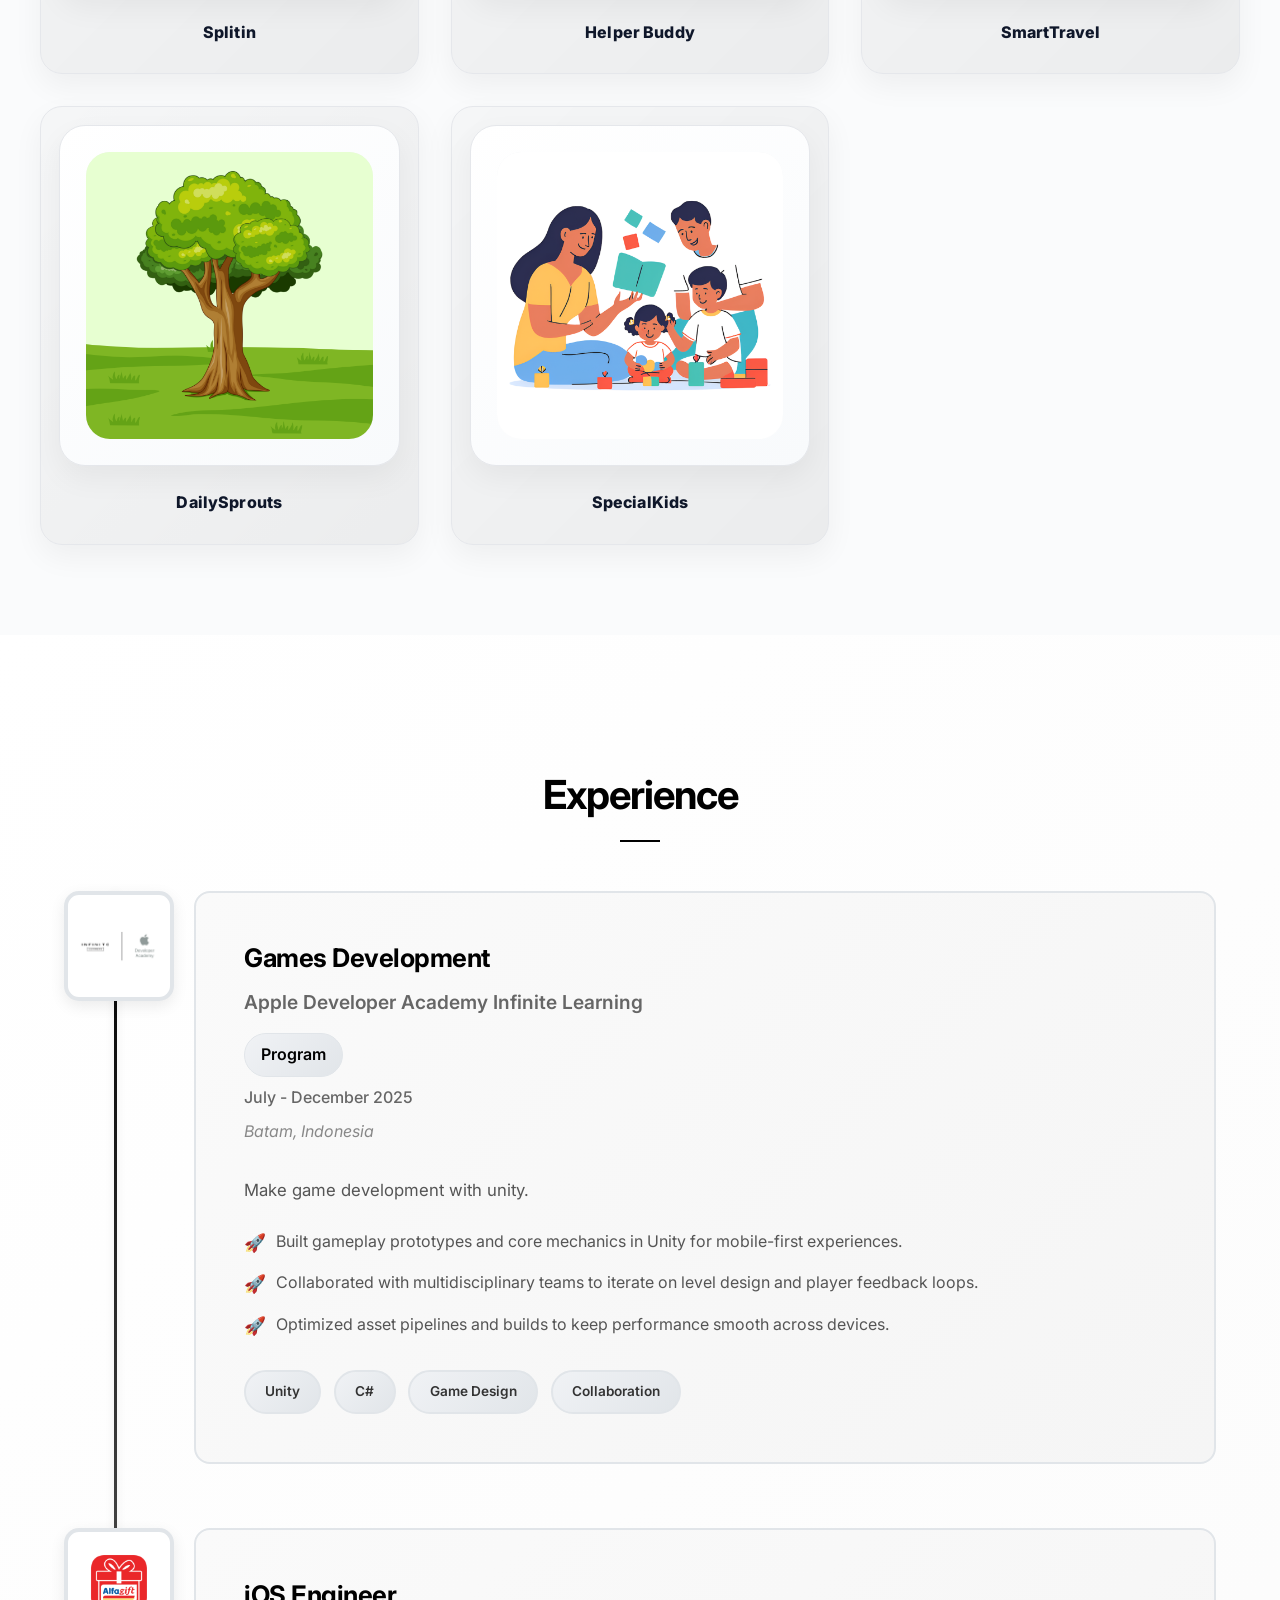
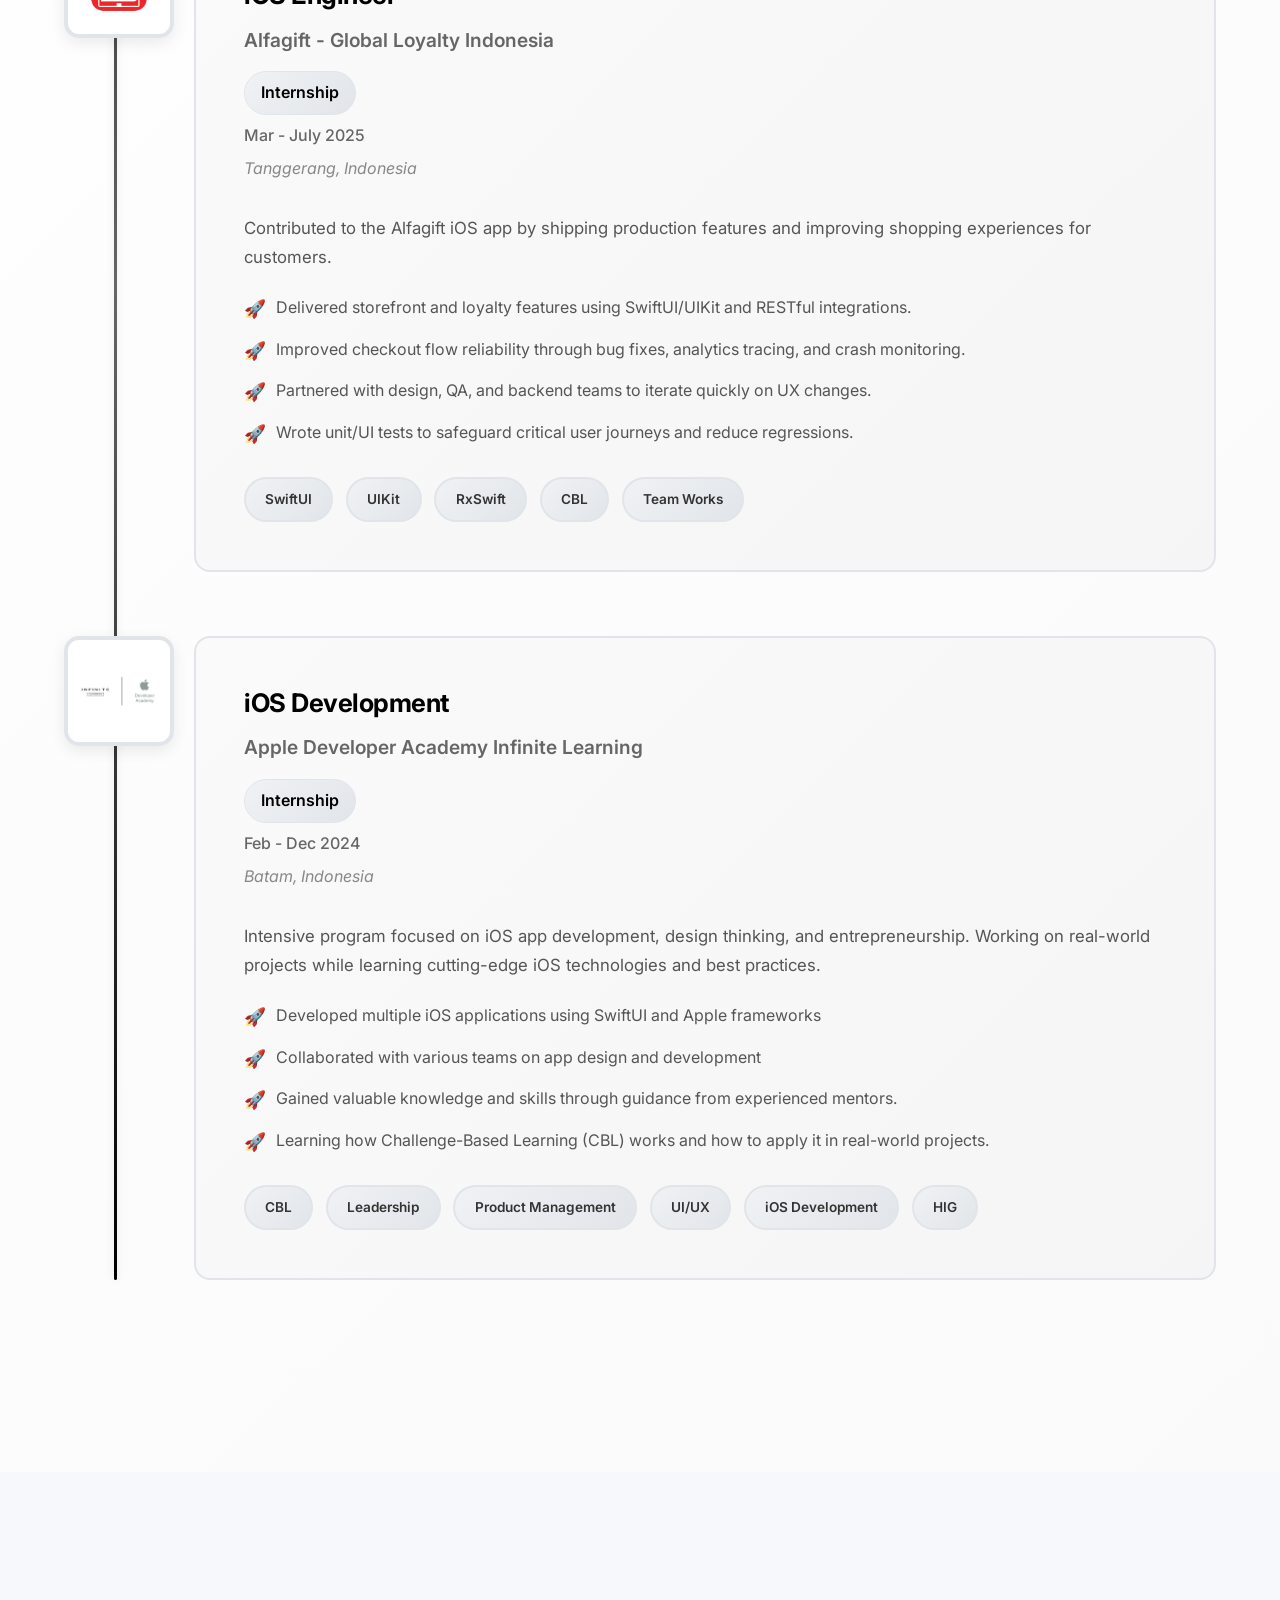
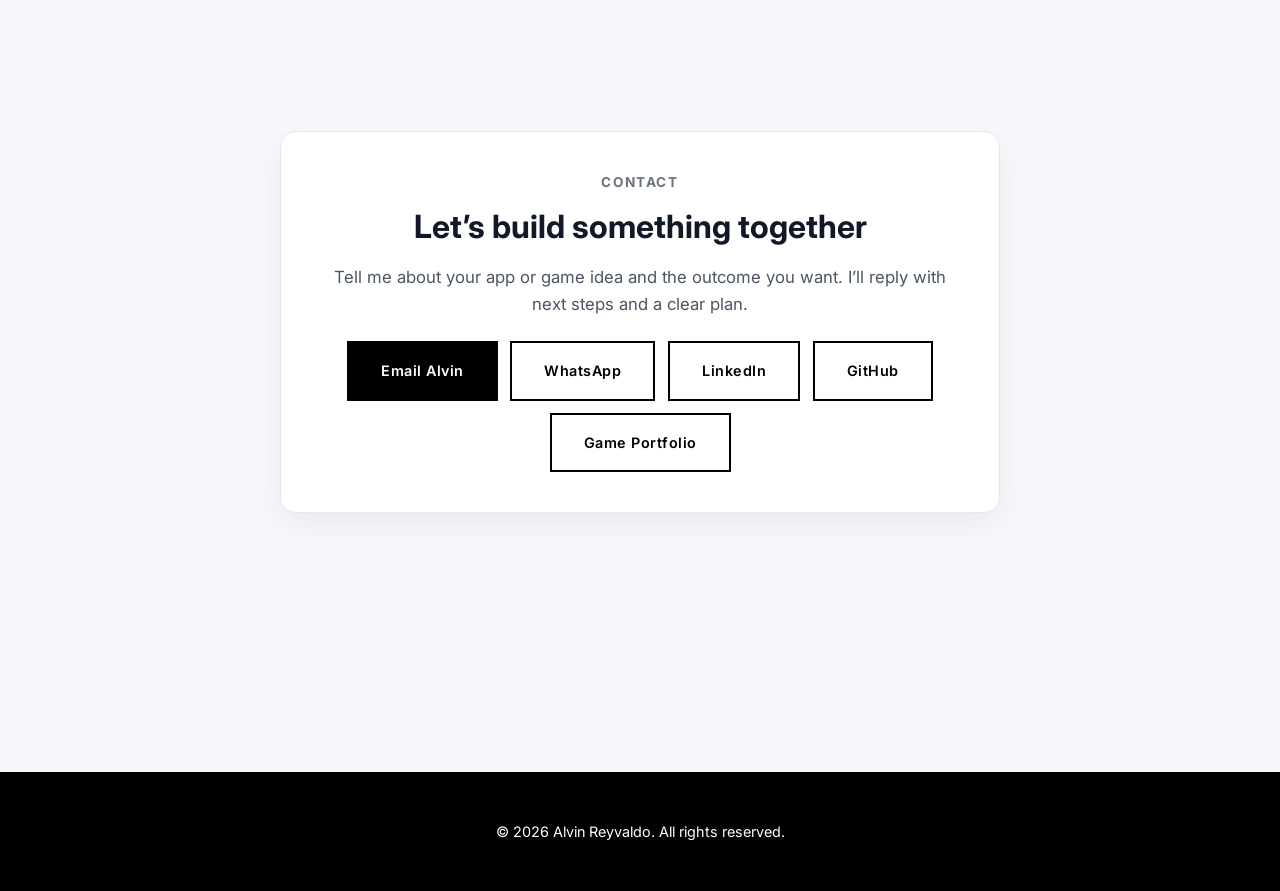
==== commit 1d9d57dc: "feat/ rename ASD Eduplay to SpecialKids Co-Authored-By: Claude Sonnet 5.5 <noreply@anthropic.com>" ====
--- a/index.html
+++ b/index.html
@@ -191,16 +191,16 @@
                     </div>
                 </div>
             
-                <div class="project-card fade-in hidden-project" onclick="openModal('ASDEduplay-modal')">
+                <div class="project-card fade-in hidden-project" onclick="openModal('specialkids-modal')">
                     <div class="project-image">
-                        <img src="assetsGame/bannerASDEduplay.png" alt="ASDEduplay Banner" class="project-banner">
+                        <img src="assetsApps/SpecialKids/Banner.jpg" alt="SpecialKids Banner" class="project-banner">
                         <div class="project-overlay">
                             <span class="view-details">View Details</span>
                         </div>
                     </div>
                     <div class="project-content">
-                        <h3 class="project-title">ASD Eduplay</h3>
-                        <p class="project-description">Safe, sensory-friendly learning playground for children with Autism Spectrum Disorder, focused on confidence-building mini games.</p>
+                        <h3 class="project-title">SpecialKids</h3>
+                        <p class="project-description">Calm, wordless learning games for young children, including autistic children. 7 games and 3 stories, with no ads and no tracking.</p>
                         <div class="tech-tags">
                             <span class="tech-tag"><span>SwiftUI</span></span>
                             <span class="tech-tag"><span>AVFoundation</span></span>
@@ -332,12 +332,12 @@
                         </div>
                     </div>
 
-                    <div class="store-card logo-only fade-in" data-modal="ASDEduplay-modal" data-app-link="https://apps.apple.com/us/app/asd-eduplay/id6745112592" aria-label="ASD Eduplay" tabindex="0">
+                    <div class="store-card logo-only fade-in" data-modal="specialkids-modal" data-app-link="https://apps.apple.com/us/app/asd-eduplay/id6745112592" aria-label="SpecialKids" tabindex="0">
                         <div class="store-image-wrap logo-only">
-                            <img src="assetsGame/LogoASD.png" alt="ASD Eduplay app logo" class="store-logo">
+                            <img src="assetsGame/LogoASD.png" alt="SpecialKids app logo" class="store-logo">
                         </div>
                         <div class="store-label">
-                            <div class="store-name">ASD Eduplay</div>
+                            <div class="store-name">SpecialKids</div>
                         </div>
                     </div>
                 </div>
@@ -1021,55 +1021,80 @@
     </div>
 </div>
 
-   <div id="ASDEduplay-modal" class="modal">
+   <div id="specialkids-modal" class="modal">
     <div class="modal-content">
-        <button class="close-btn" onclick="closeModal('ASDEduplay-modal')">&times;</button>
-        <h2>ASD Eduplay</h2>
+        <button class="close-btn" onclick="closeModal('specialkids-modal')">&times;</button>
+        <h2>SpecialKids</h2>
 
         <!-- Project Banner -->
         <div class="modal-banner">
-            <img src="assetsGame/bannerASDEduplay.png" alt="ASD Eduplay Banner" class="modal-banner-img">
-        </div>
-
-        <p>Designed as a safe learning playground for children with Autism Spectrum Disorder (ASD). Interactive mini-games support early development, focus, and coordination with sensory-friendly visuals and adaptive feedback that celebrates every achievement.</p>
+            <img src="assetsApps/SpecialKids/Banner.jpg" alt="SpecialKids Banner" class="modal-banner-img">
+        </div>
+
+        <p>SpecialKids is a calm place for young children to practise matching, sorting, tracing, feelings and daily routines. It was made with autistic children in mind, and works well for any child who likes things quiet and predictable. Feedback uses soft sounds and pictures instead of talking, with no sad faces, red crosses or countdowns.</p>
 
         <h3>Key Features:</h3>
         <ul>
-            <li>Sensory-friendly UI with customizable sound and visual feedback.</li>
-            <li>Mini-games designed with autism specialists to build focus and coordination.</li>
-            <li>Positive reinforcement loops to keep kids motivated and confident.</li>
+            <li>7 wordless games, each with 12 themes: Jigsaw, Matching, Sorting, Tracing, Feelings, My Routine and Sound Match.</li>
+            <li>Sensory settings for grown-ups: music, sound effects, vibration, voice and reduced motion, or all at once with Quiet Mode.</li>
+            <li>Levels that move up when a child is ready and stay put when they need more practice.</li>
+            <li>A grown-ups area (hold to open) with play insights and a shareable summary for a therapist or teacher.</li>
+            <li>3 calm picture stories and a Free Play mode with no goals and no scores.</li>
+            <li>No ads, no tracking, no data collected. Available in English and Bahasa Indonesia.</li>
         </ul>
 
         <h3>Technology Stack:</h3>
          <div class="tech-tags">
                             <span class="tech-tag"><span>SwiftUI</span></span>
                             <span class="tech-tag"><span>AVFoundation</span></span>
+                            <span class="tech-tag"><span>StoreKit 2</span></span>
                         </div>
 
         <h3 data-type="photos">Photos</h3>
         <div class="media-gallery">
-            <div class="media-container" id="asdeduplay-photos" data-count="3">
-                <button class="media-nav prev" onclick="navigateMedia('asdeduplay-photos', -1)">‹</button>
+            <div class="media-container" id="specialkids-photos" data-count="10">
+                <button class="media-nav prev" onclick="navigateMedia('specialkids-photos', -1)">‹</button>
                 <div class="media-slider">
                     <div class="media-item" data-type="photo" onclick="openMediaModal(this)">
-                        <img src="assetsGame/ASDSS2.png" alt="ASD Eduplay Screenshot 1">
-                    </div>
-                    <div class="media-item" data-type="photo" onclick="openMediaModal(this)">
-                        <img src="assetsGame/ASDSS3.png" alt="ASD Eduplay Screenshot 2">
-                    </div>
-                    <div class="media-item" data-type="photo" onclick="openMediaModal(this)">
-                        <img src="assetsGame/ASDSS4.png" alt="ASD Eduplay Screenshot 3">
-                    </div>
-                </div>
-                <button class="media-nav next" onclick="navigateMedia('asdeduplay-photos', 1)">›</button>
-            </div>
-            <div class="media-indicators" id="asdeduplay-photos-indicators"></div>
+                        <img src="assetsApps/SpecialKids/Screenshots/01.jpg" alt="SpecialKids Home">
+                    </div>
+                    <div class="media-item" data-type="photo" onclick="openMediaModal(this)">
+                        <img src="assetsApps/SpecialKids/Screenshots/02.jpg" alt="SpecialKids Game menu">
+                    </div>
+                    <div class="media-item" data-type="photo" onclick="openMediaModal(this)">
+                        <img src="assetsApps/SpecialKids/Screenshots/03.jpg" alt="SpecialKids Jigsaw themes">
+                    </div>
+                    <div class="media-item" data-type="photo" onclick="openMediaModal(this)">
+                        <img src="assetsApps/SpecialKids/Screenshots/04.jpg" alt="SpecialKids Jigsaw puzzle">
+                    </div>
+                    <div class="media-item" data-type="photo" onclick="openMediaModal(this)">
+                        <img src="assetsApps/SpecialKids/Screenshots/05.jpg" alt="SpecialKids Matching">
+                    </div>
+                    <div class="media-item" data-type="photo" onclick="openMediaModal(this)">
+                        <img src="assetsApps/SpecialKids/Screenshots/06.jpg" alt="SpecialKids Sorting">
+                    </div>
+                    <div class="media-item" data-type="photo" onclick="openMediaModal(this)">
+                        <img src="assetsApps/SpecialKids/Screenshots/07.jpg" alt="SpecialKids Tracing">
+                    </div>
+                    <div class="media-item" data-type="photo" onclick="openMediaModal(this)">
+                        <img src="assetsApps/SpecialKids/Screenshots/08.jpg" alt="SpecialKids Feelings">
+                    </div>
+                    <div class="media-item" data-type="photo" onclick="openMediaModal(this)">
+                        <img src="assetsApps/SpecialKids/Screenshots/09.jpg" alt="SpecialKids My Routine">
+                    </div>
+                    <div class="media-item" data-type="photo" onclick="openMediaModal(this)">
+                        <img src="assetsApps/SpecialKids/Screenshots/10.jpg" alt="SpecialKids Sound Match">
+                    </div>
+                </div>
+                <button class="media-nav next" onclick="navigateMedia('specialkids-photos', 1)">›</button>
+            </div>
+            <div class="media-indicators" id="specialkids-photos-indicators"></div>
         </div>
 
         <h3 data-type="videos">Videos</h3>
         <div class="media-gallery">
-            <div class="media-container" id="asdeduplay-videos" data-count="3">
-                <button class="media-nav prev" onclick="navigateMedia('asdeduplay-videos', -1)">‹</button>
+            <div class="media-container" id="specialkids-videos" data-count="3">
+                <button class="media-nav prev" onclick="navigateMedia('specialkids-videos', -1)">‹</button>
                 <div class="media-slider">
                     <div class="media-item" data-type="video" onclick="openMediaModal(this)">
                         <video preload="metadata" muted>
@@ -1090,9 +1115,9 @@
                         <div class="video-overlay">▶</div>
                     </div>
                 </div>
-                <button class="media-nav next" onclick="navigateMedia('asdeduplay-videos', 1)">›</button>
-            </div>
-            <div class="media-indicators" id="asdeduplay-videos-indicators"></div>
+                <button class="media-nav next" onclick="navigateMedia('specialkids-videos', 1)">›</button>
+            </div>
+            <div class="media-indicators" id="specialkids-videos-indicators"></div>
         </div>
     </div>
 </div>
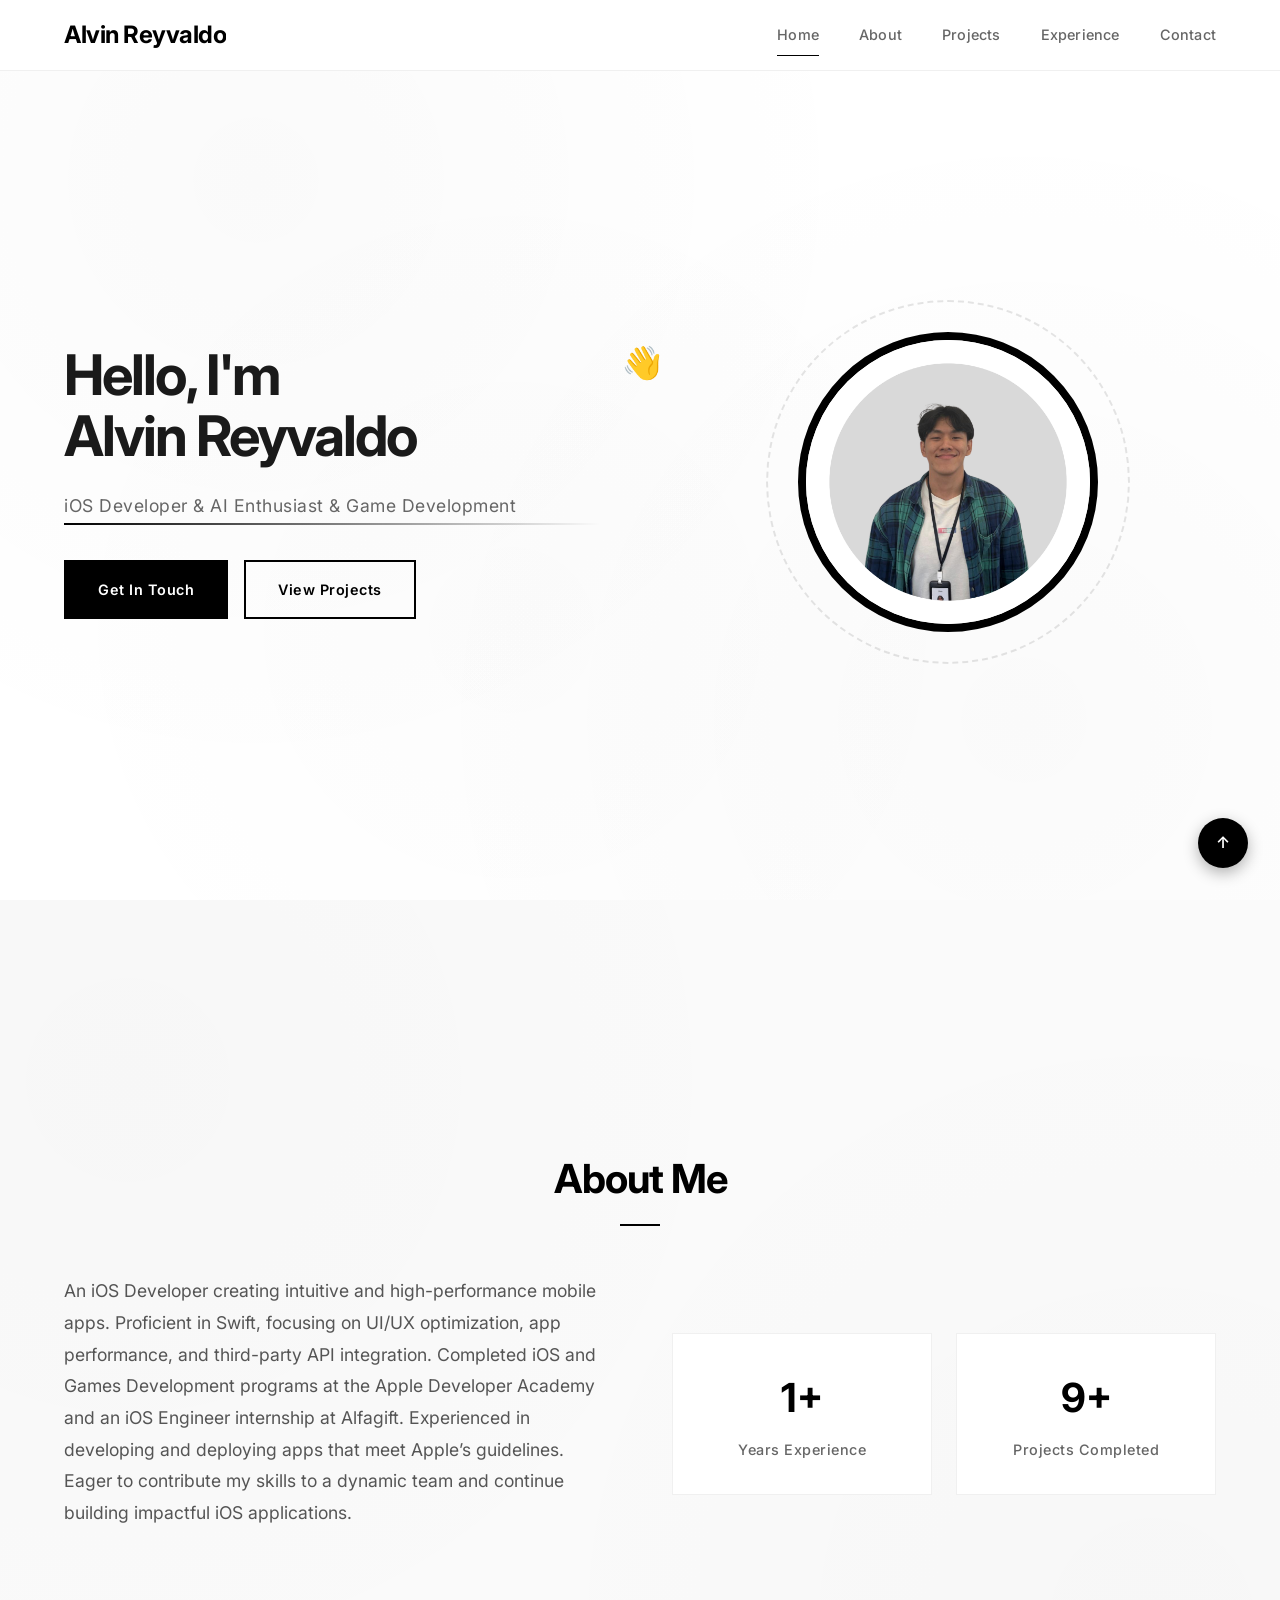
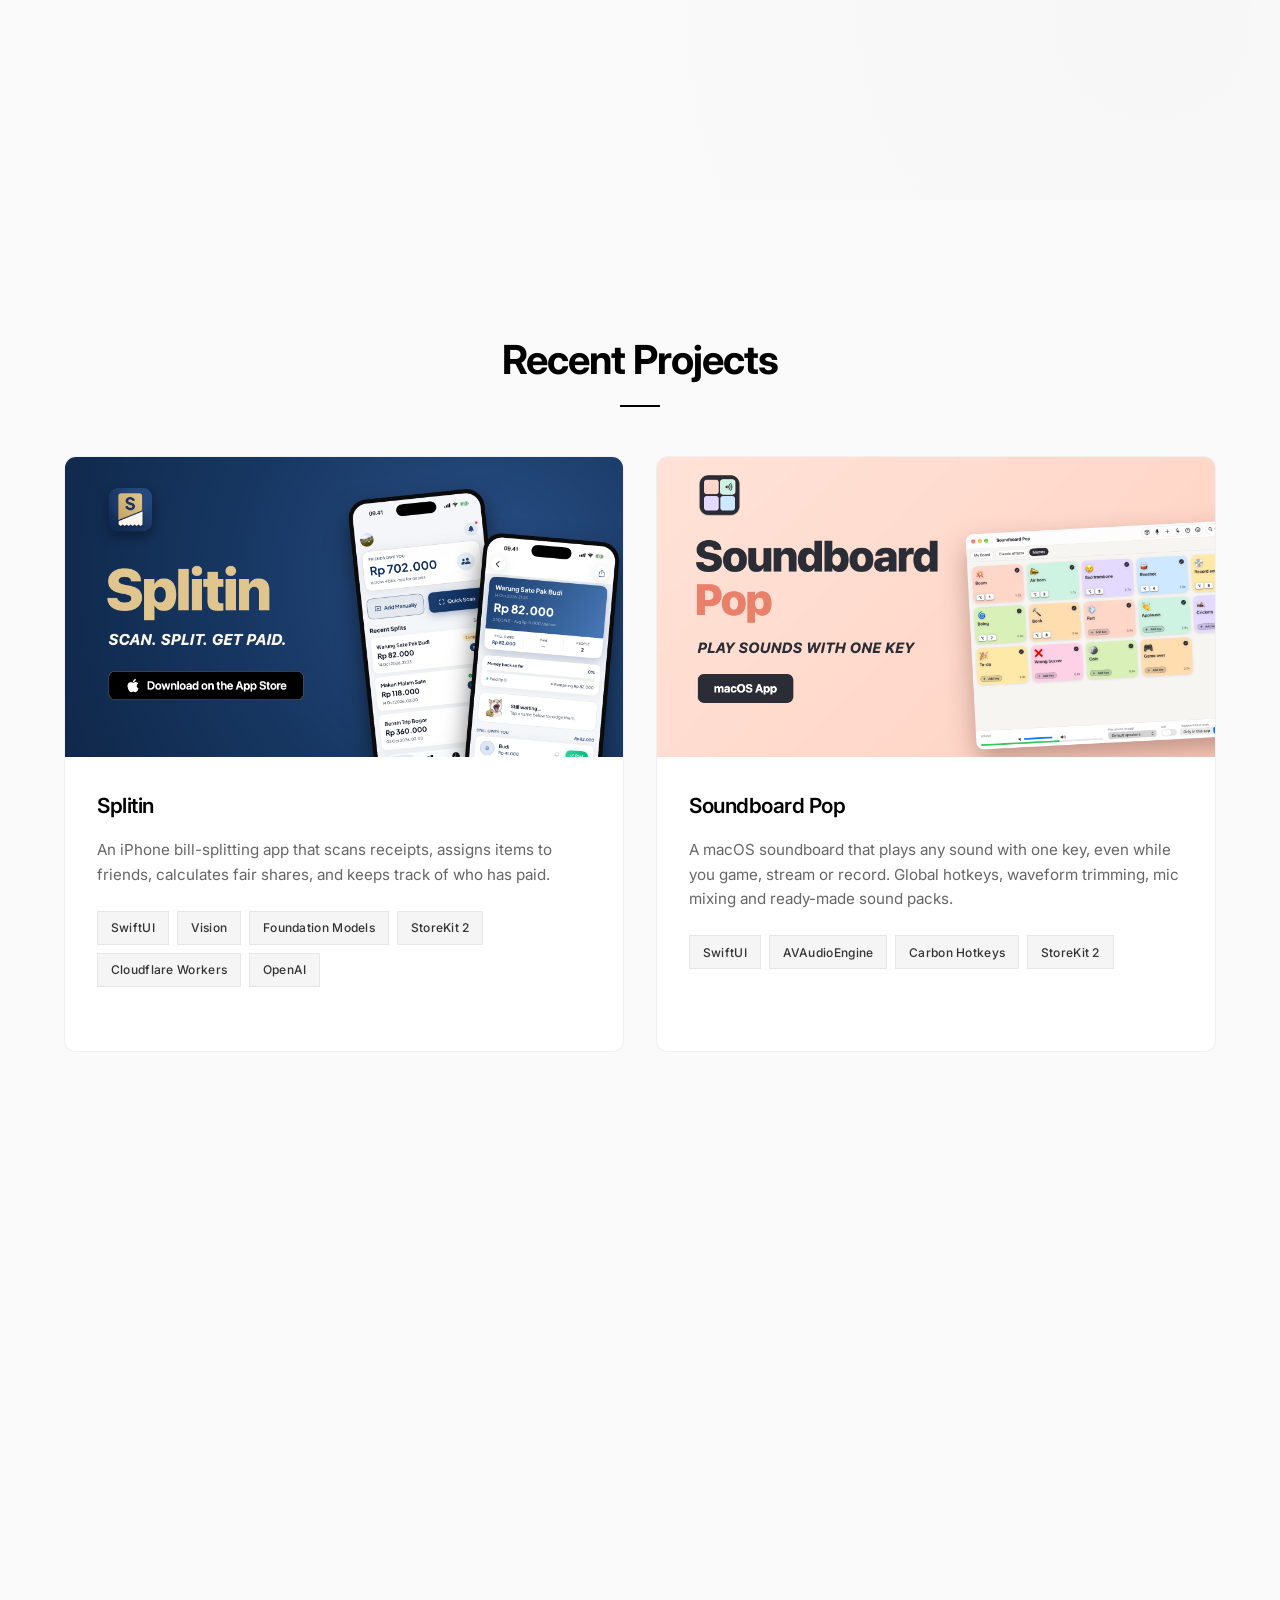
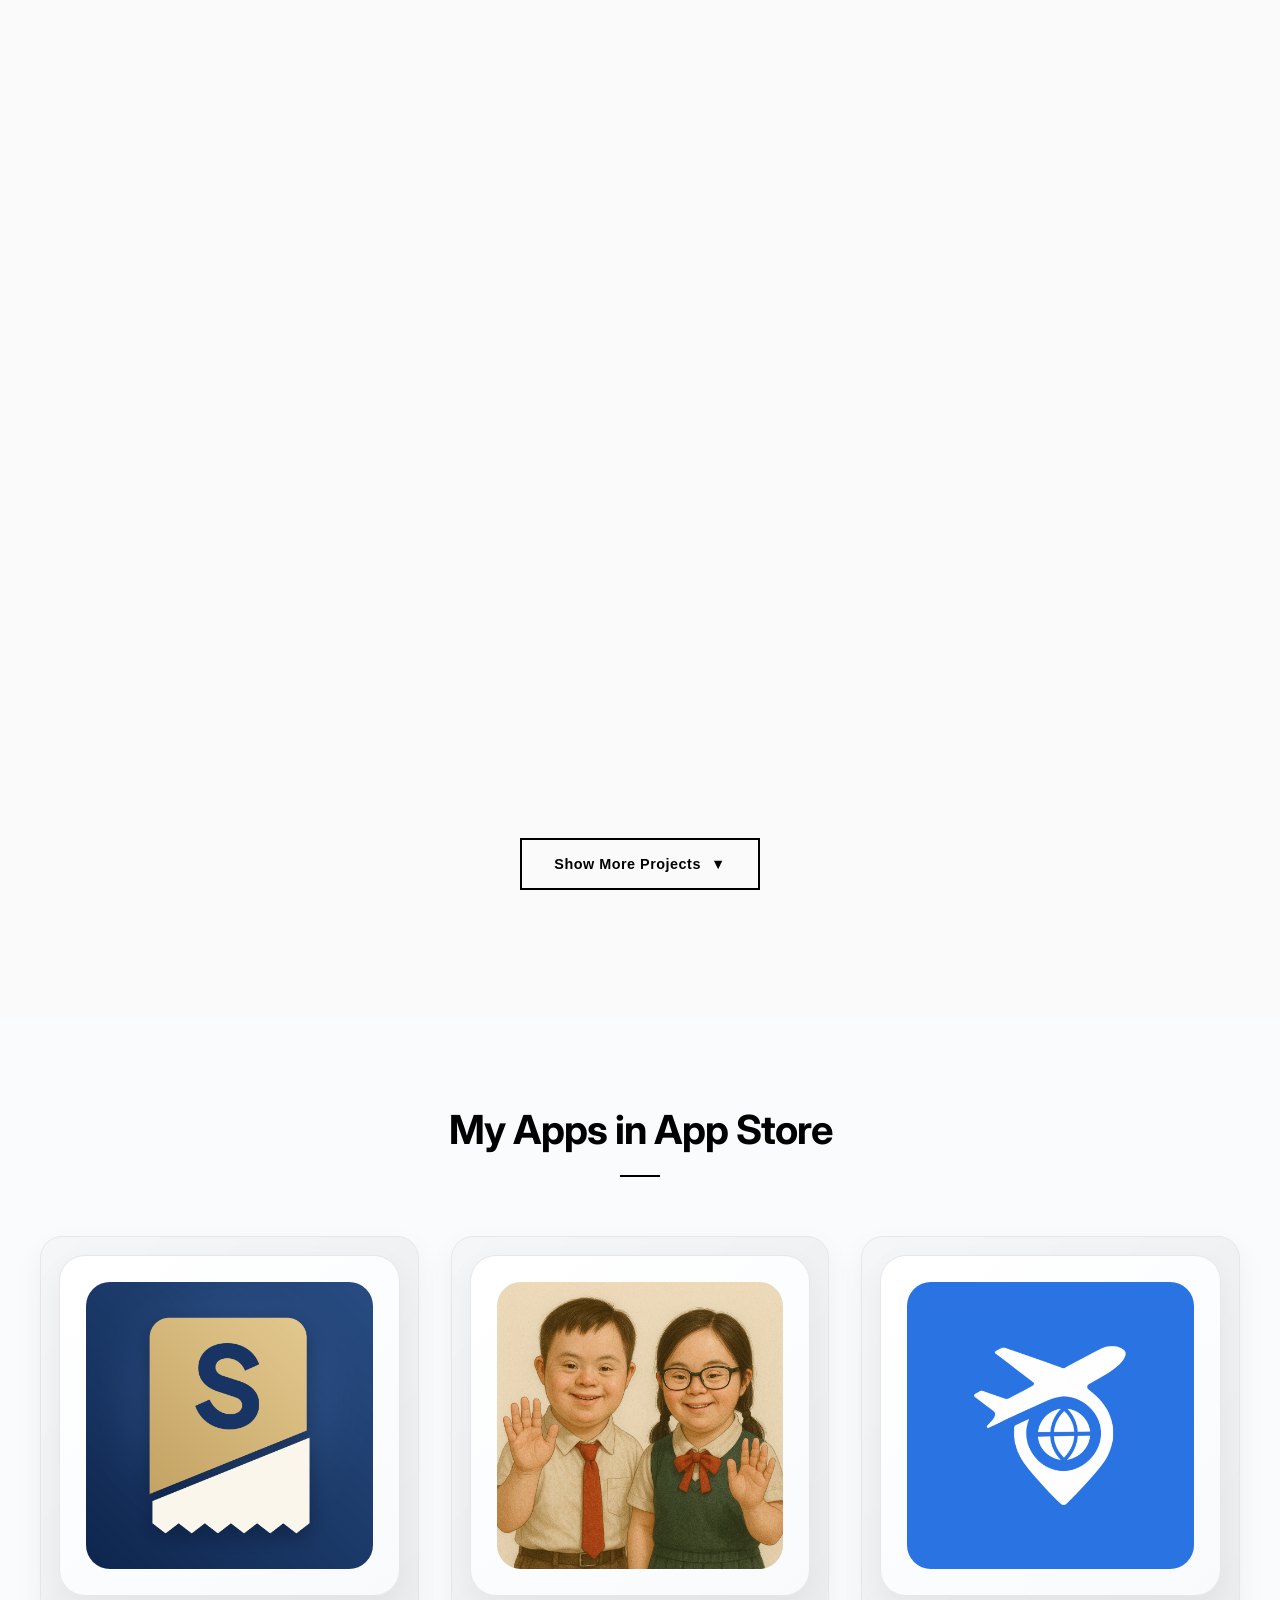
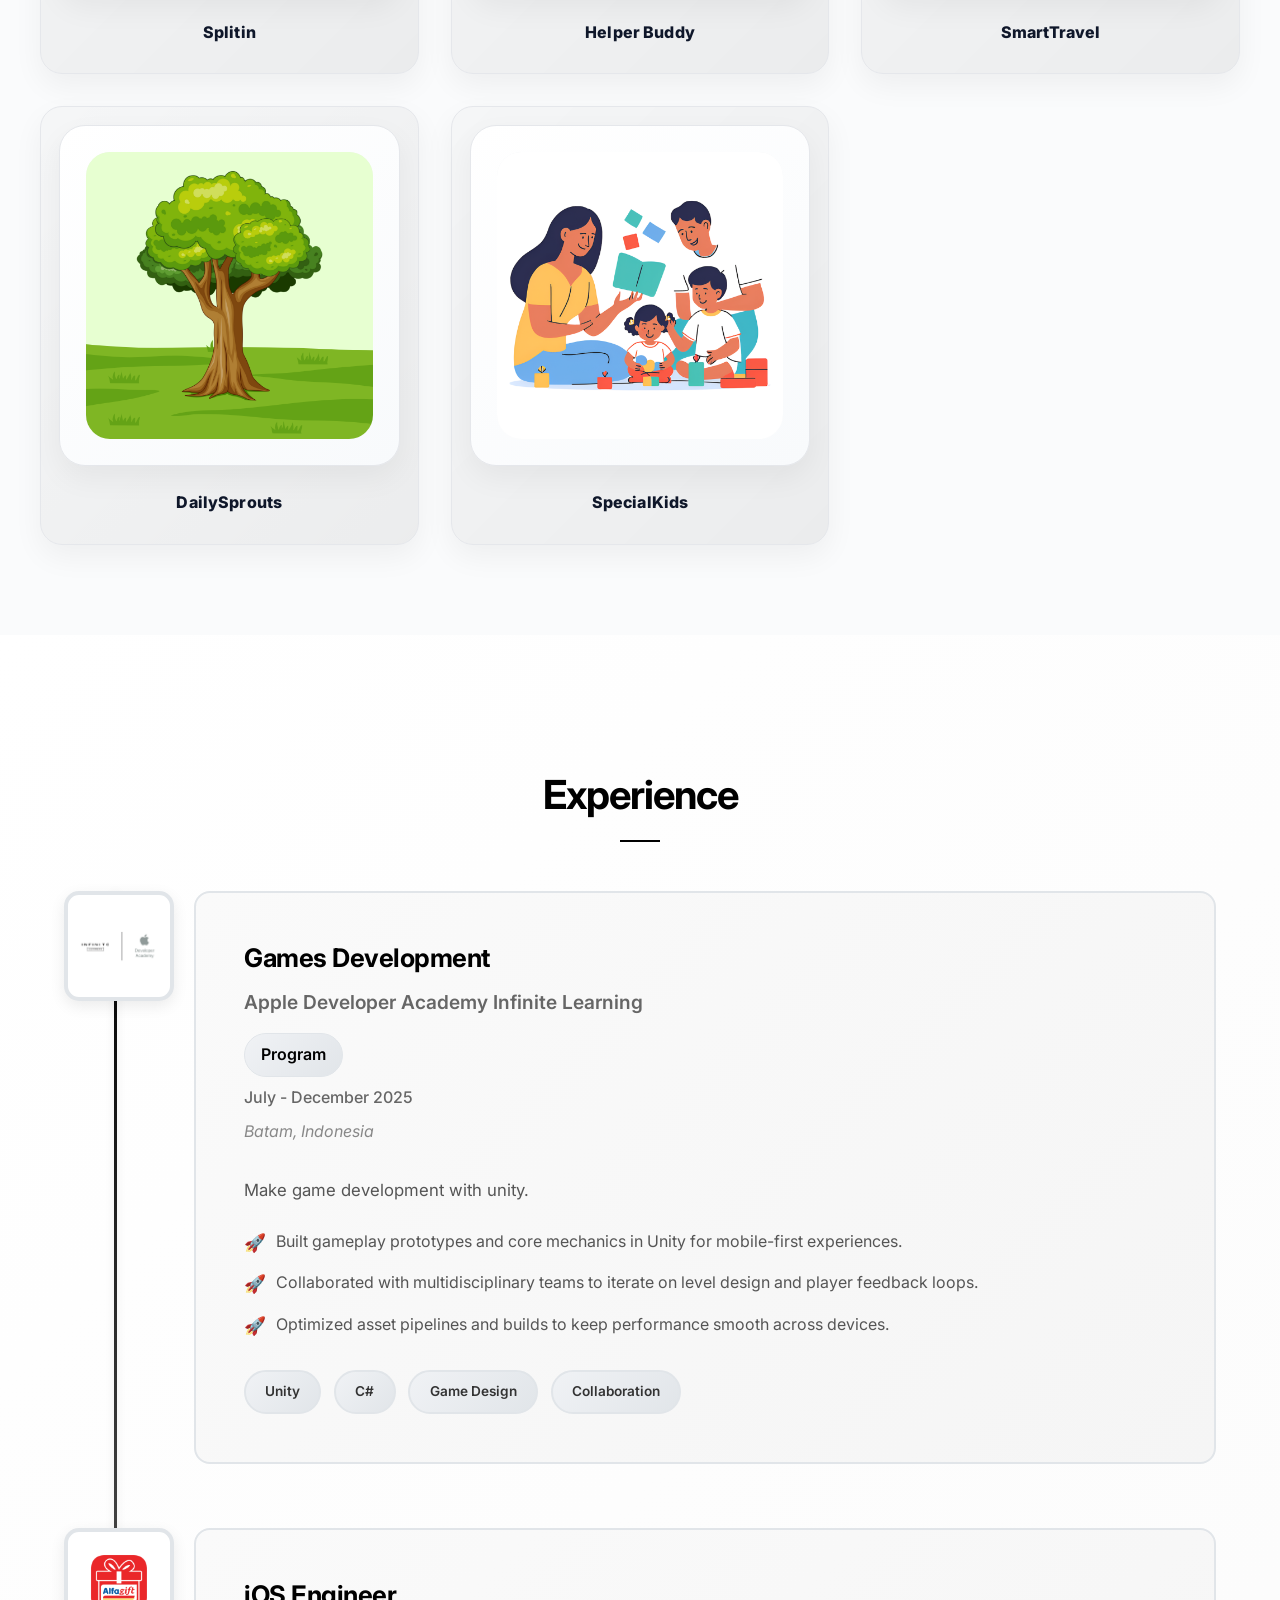
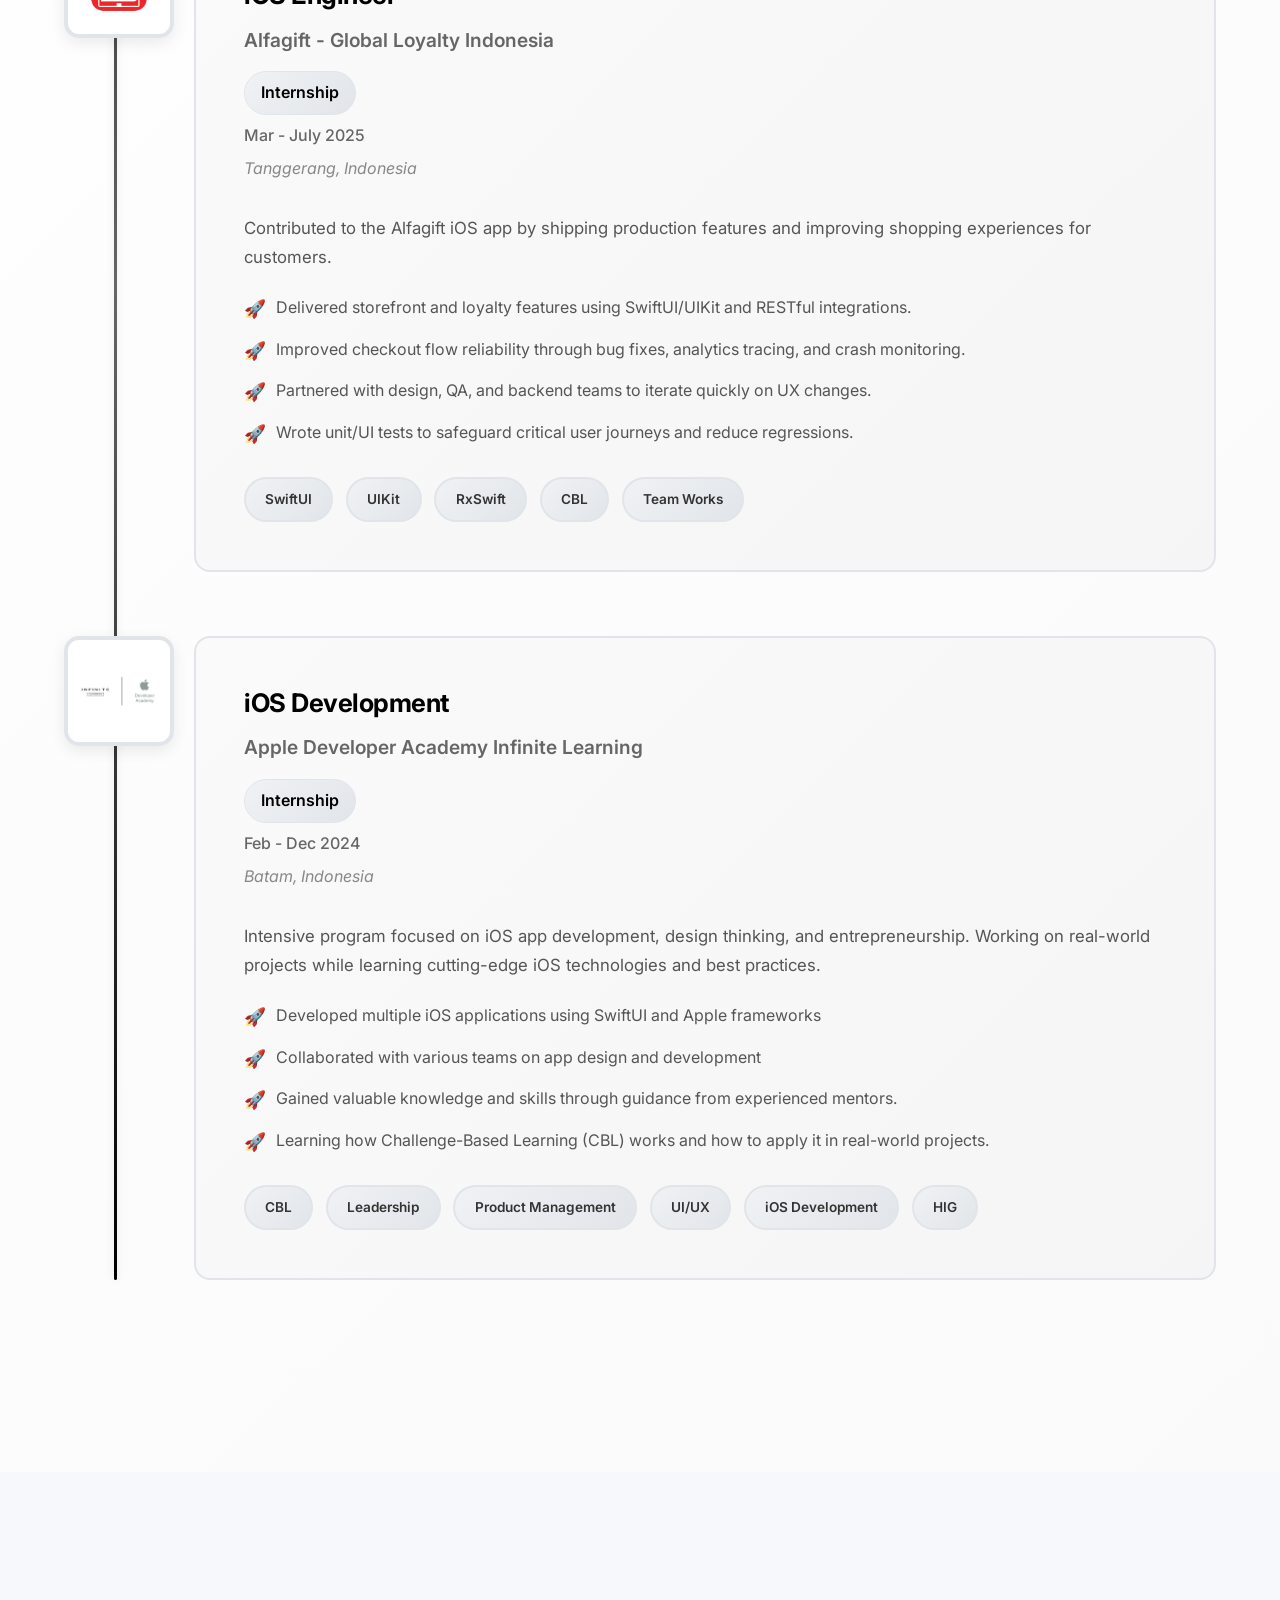
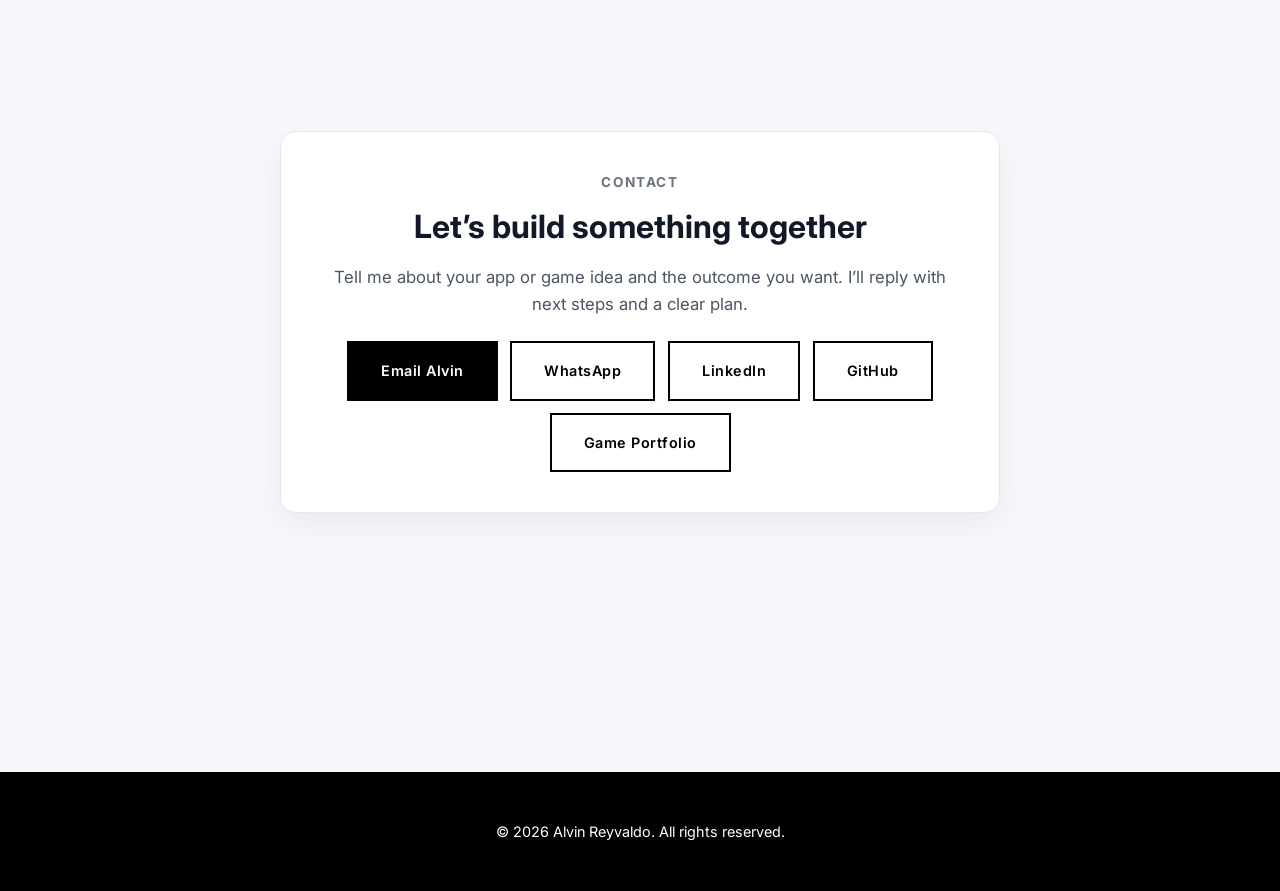
==== commit b51475de: "feat/ add SpecialKids support and privacy pages Co-Authored-By: Claude Sonnet 5.5 <noreply@anthropic" ====
--- a/index.html
+++ b/index.html
@@ -1050,6 +1050,13 @@
                             <span class="tech-tag"><span>StoreKit 2</span></span>
                         </div>
 
+        <h3>Support &amp; Legal:</h3>
+        <div class="app-links">
+            <a href="https://apps.apple.com/us/app/asd-eduplay/id6745112592" target="_blank" rel="noopener" onclick="event.stopPropagation()">App Store</a>
+            <a href="specialkids/support.html" target="_blank" rel="noopener" onclick="event.stopPropagation()">Support</a>
+            <a href="specialkids/privacy.html" target="_blank" rel="noopener" onclick="event.stopPropagation()">Privacy Policy</a>
+        </div>
+
         <h3 data-type="photos">Photos</h3>
         <div class="media-gallery">
             <div class="media-container" id="specialkids-photos" data-count="10">
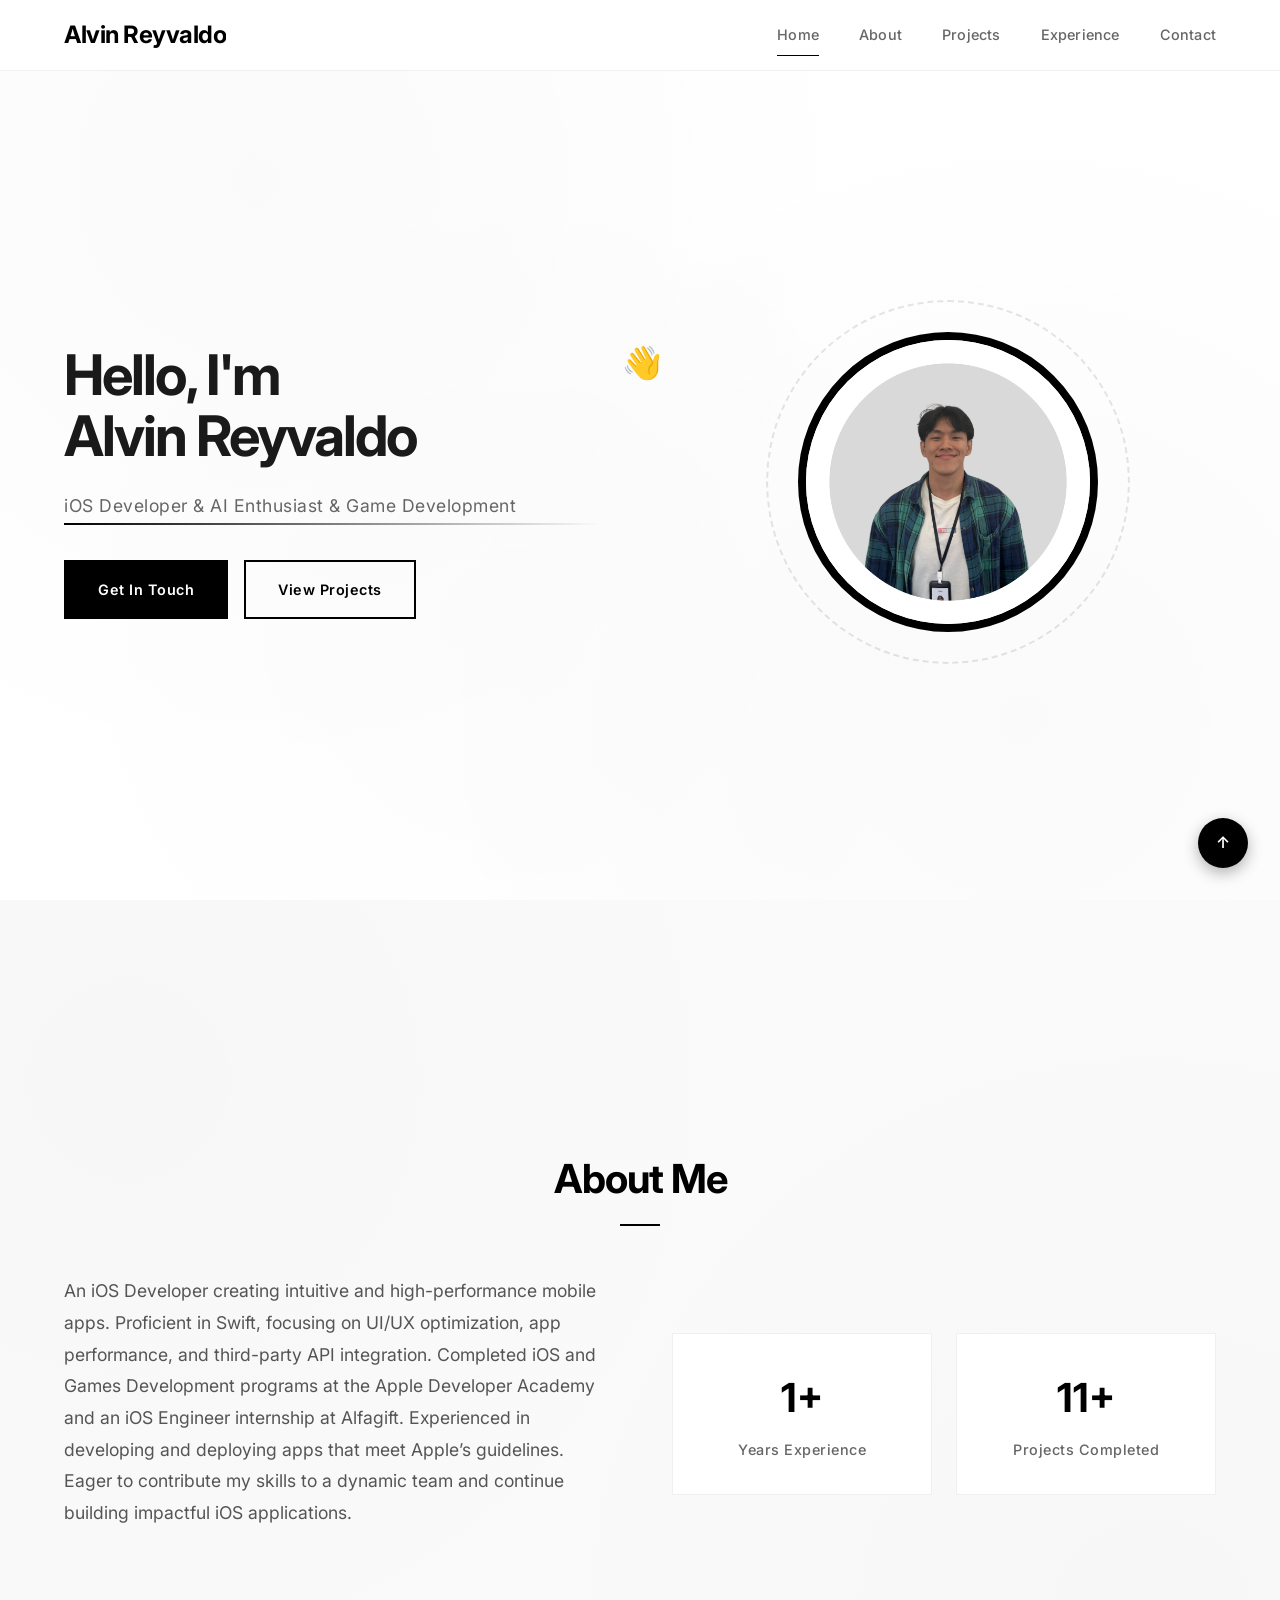
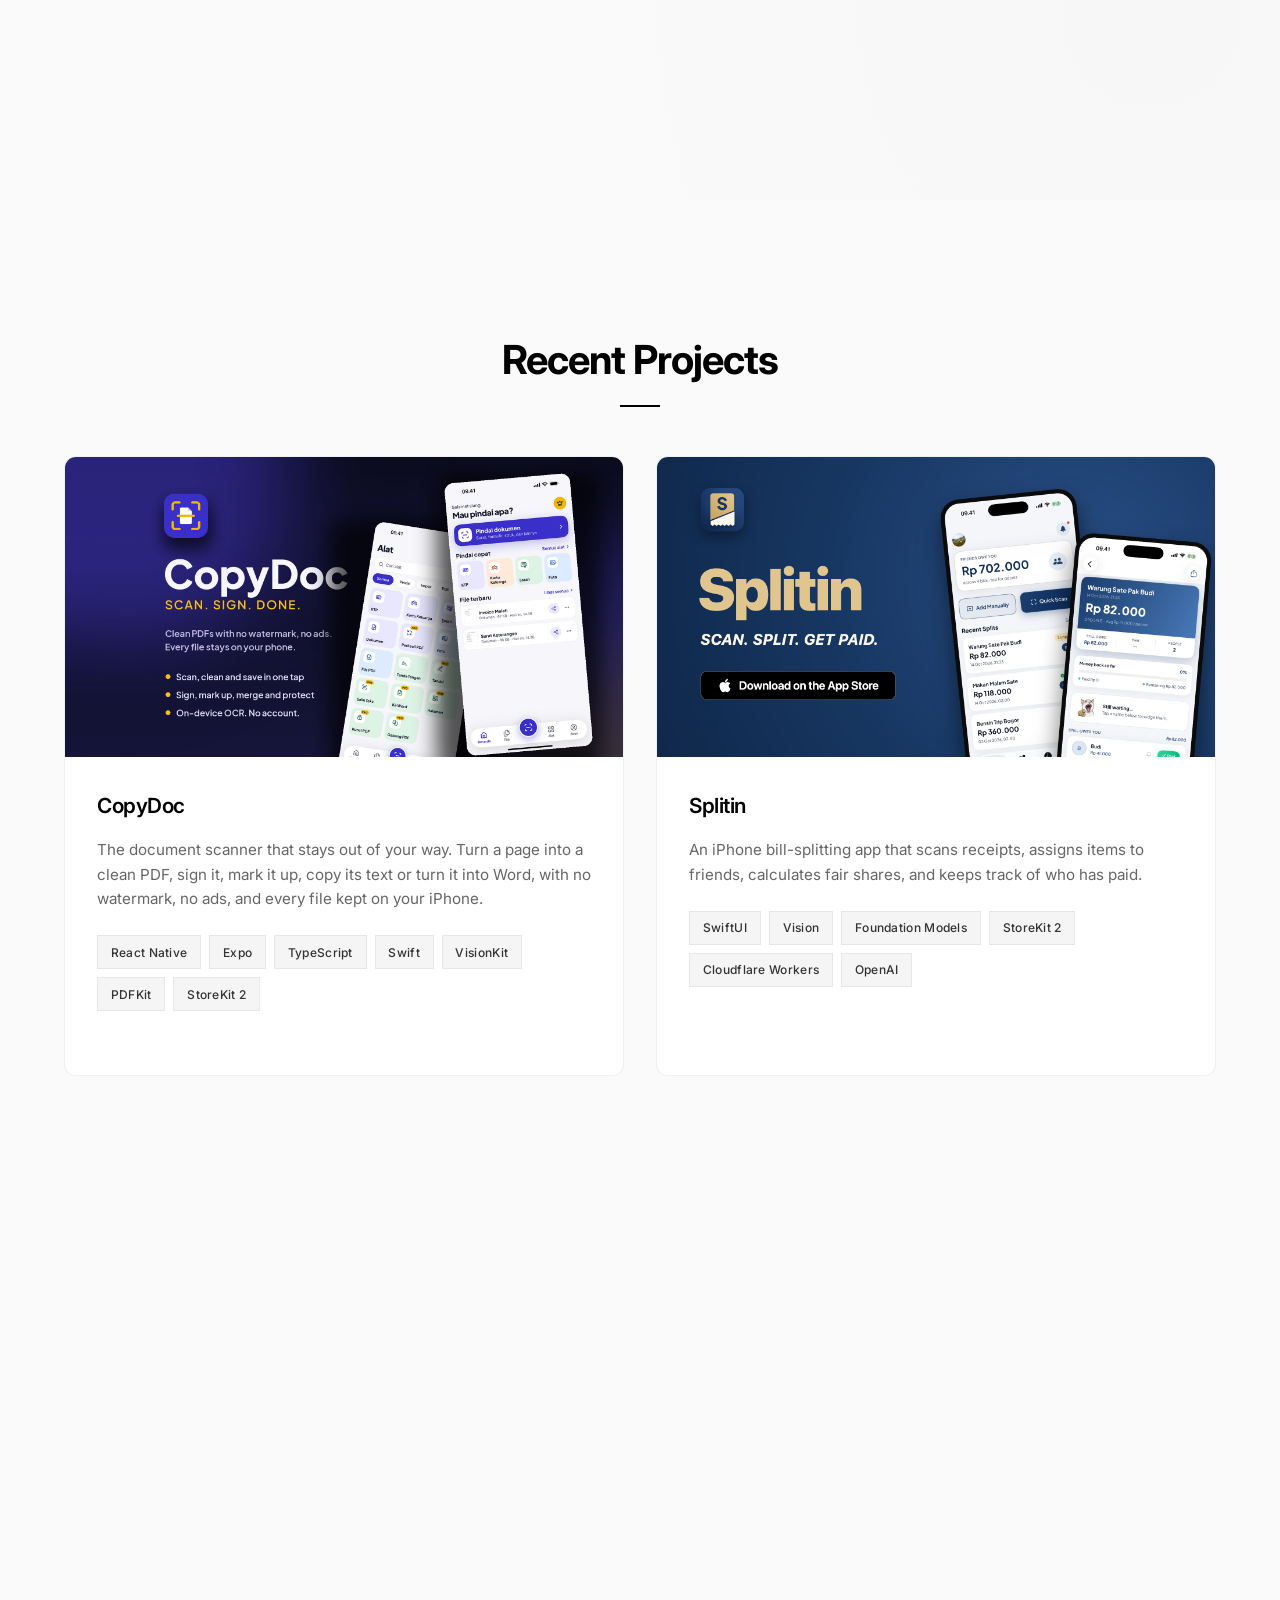
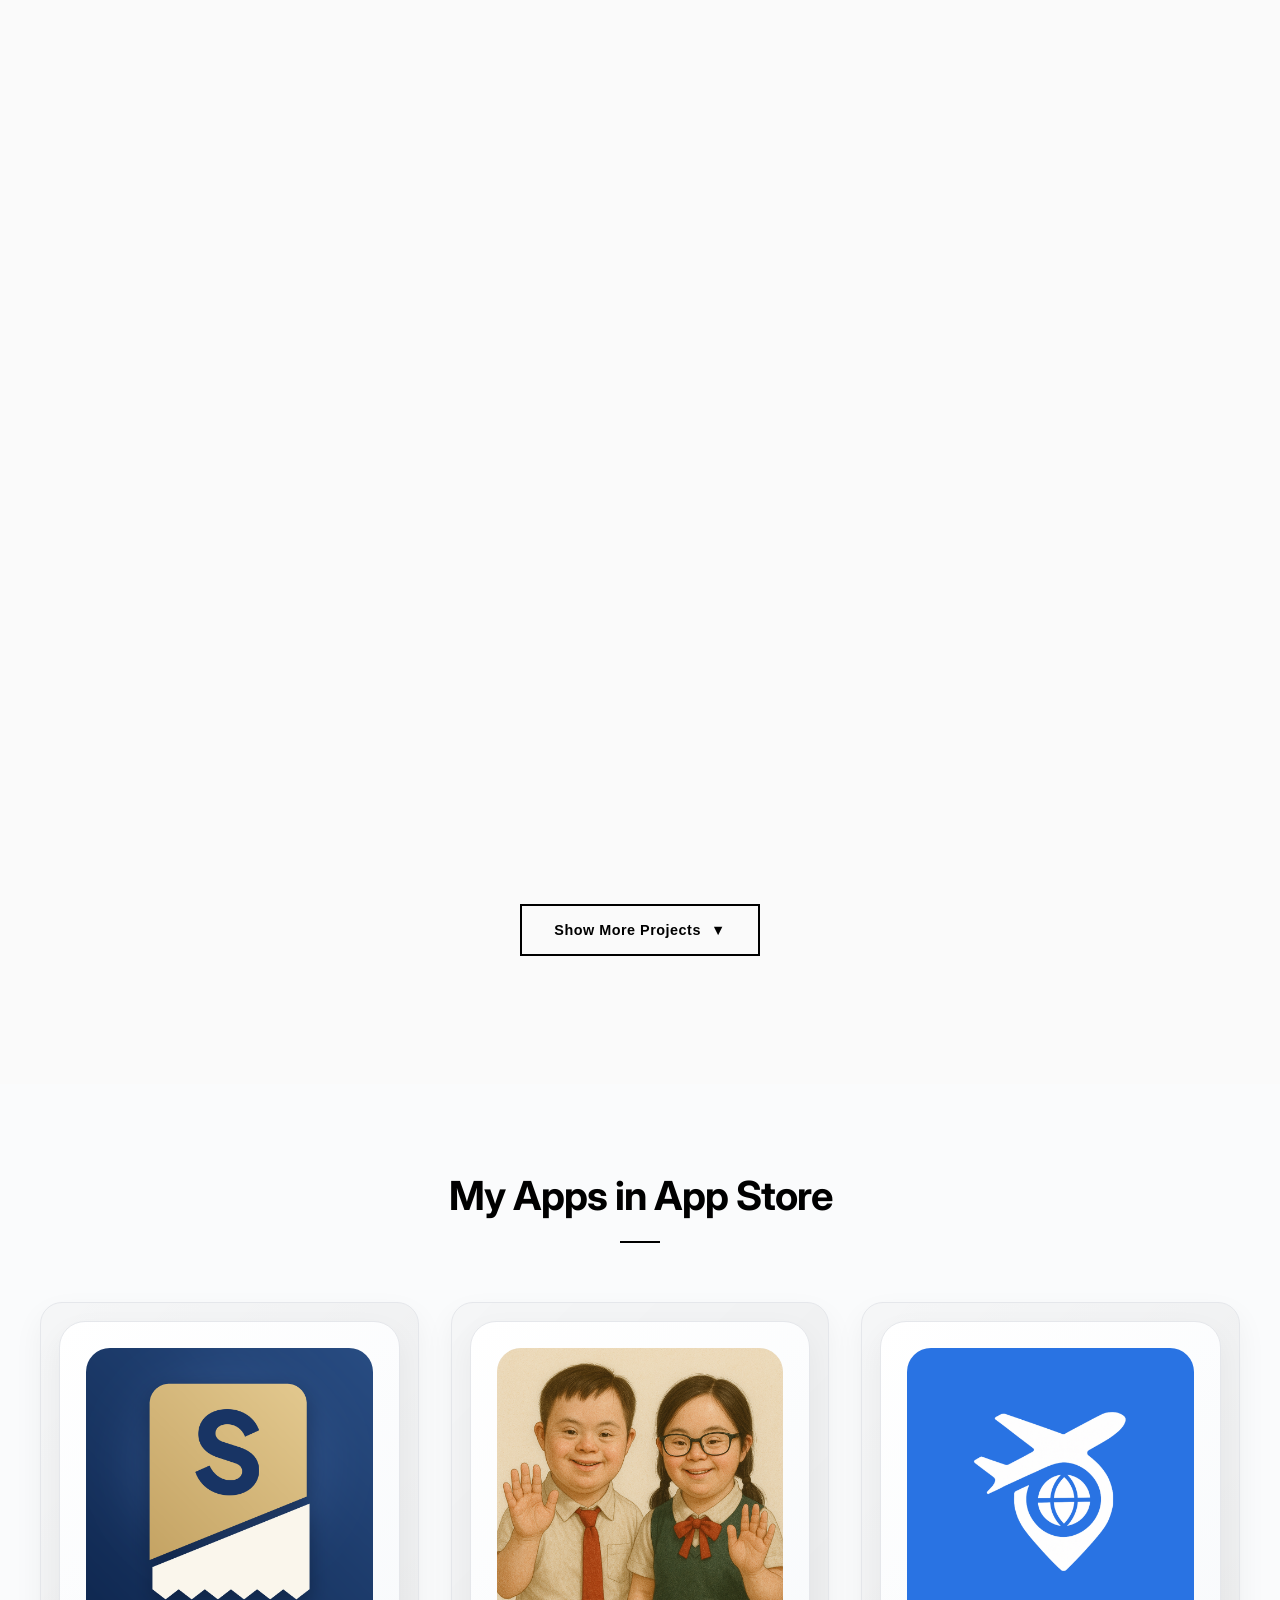
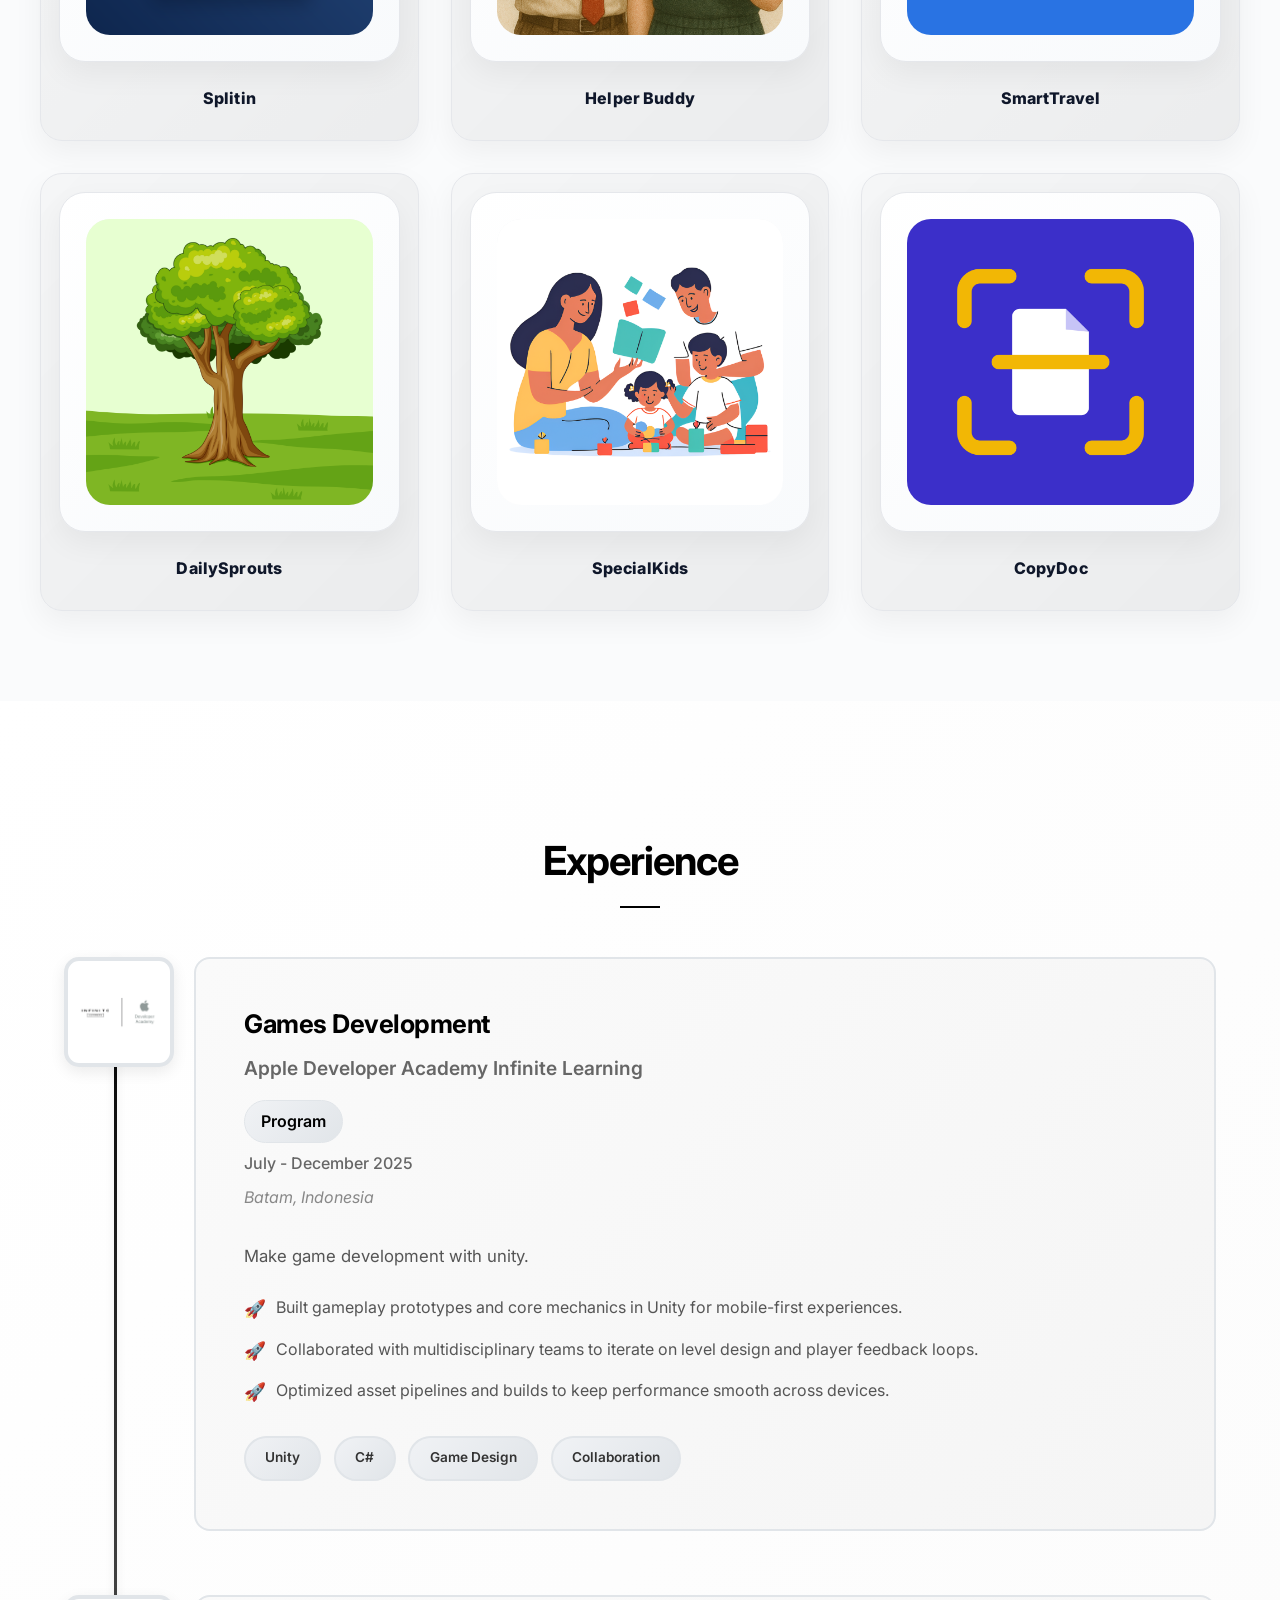
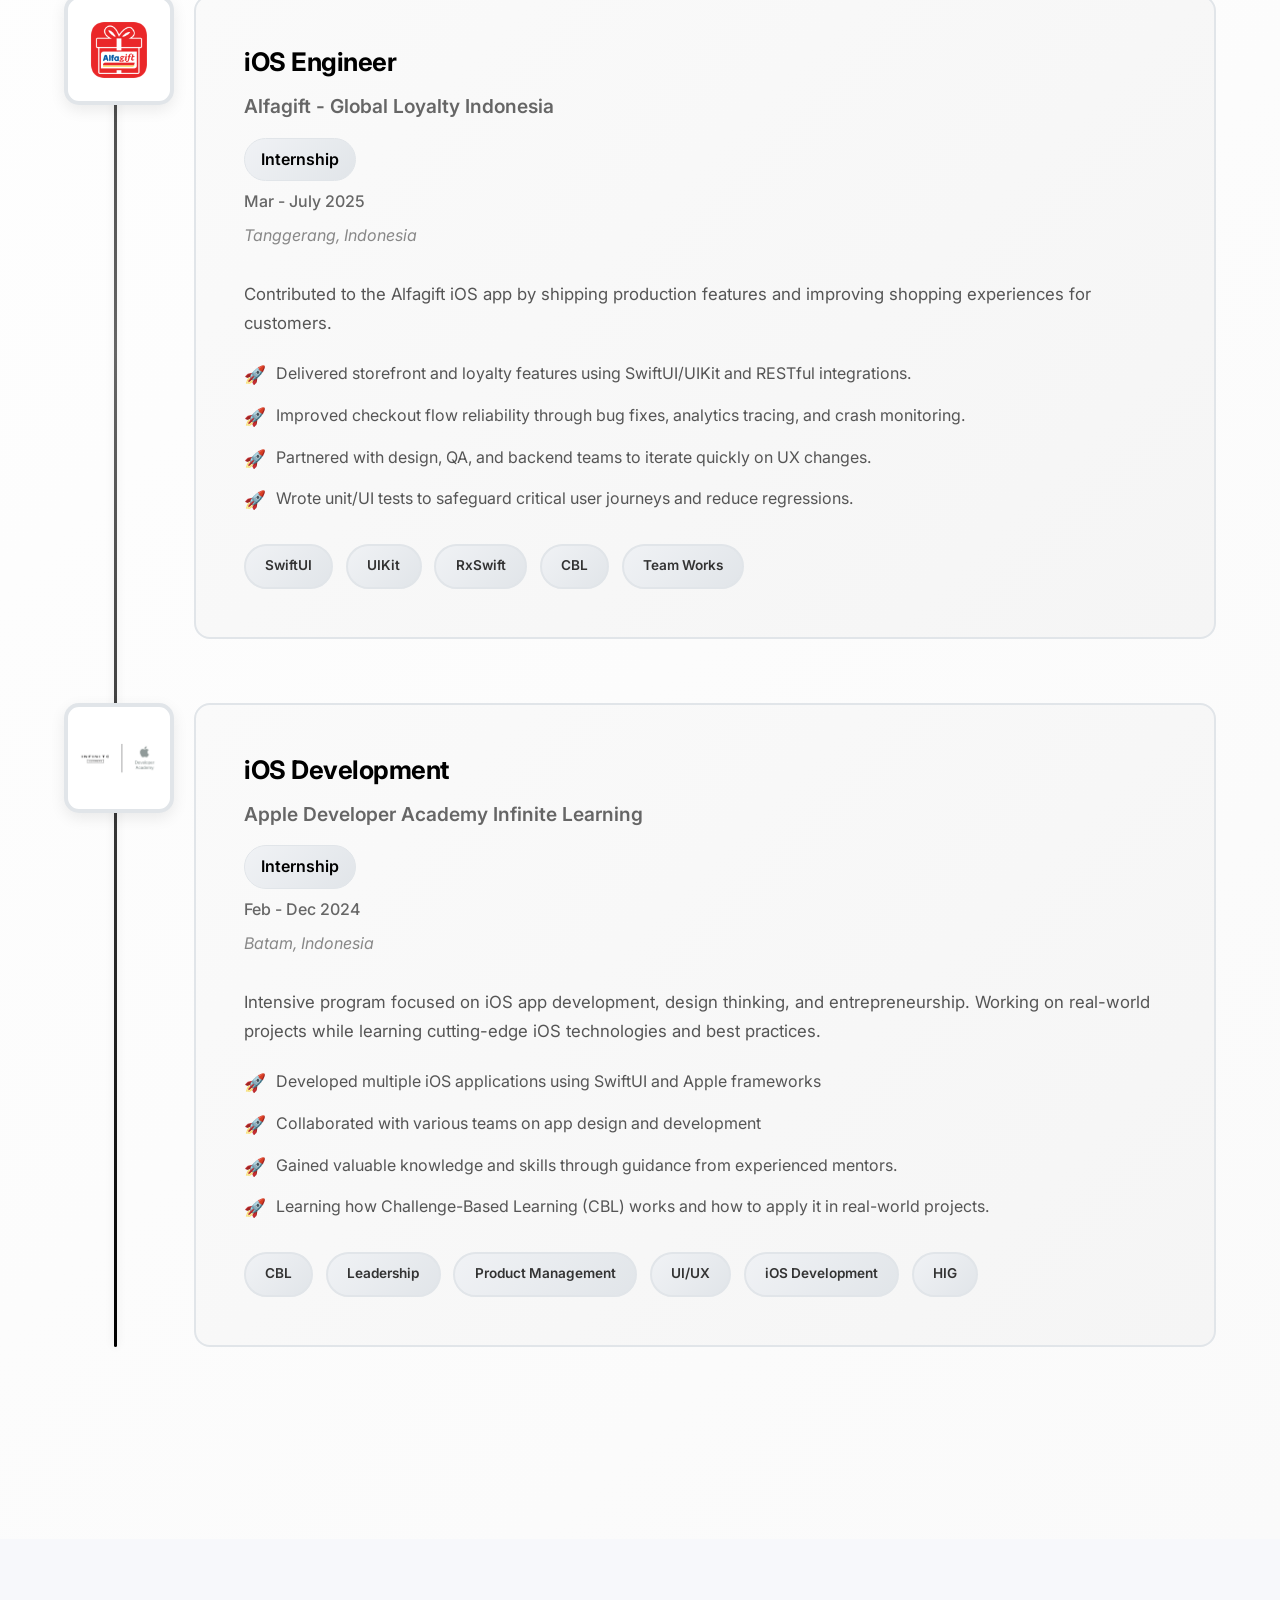
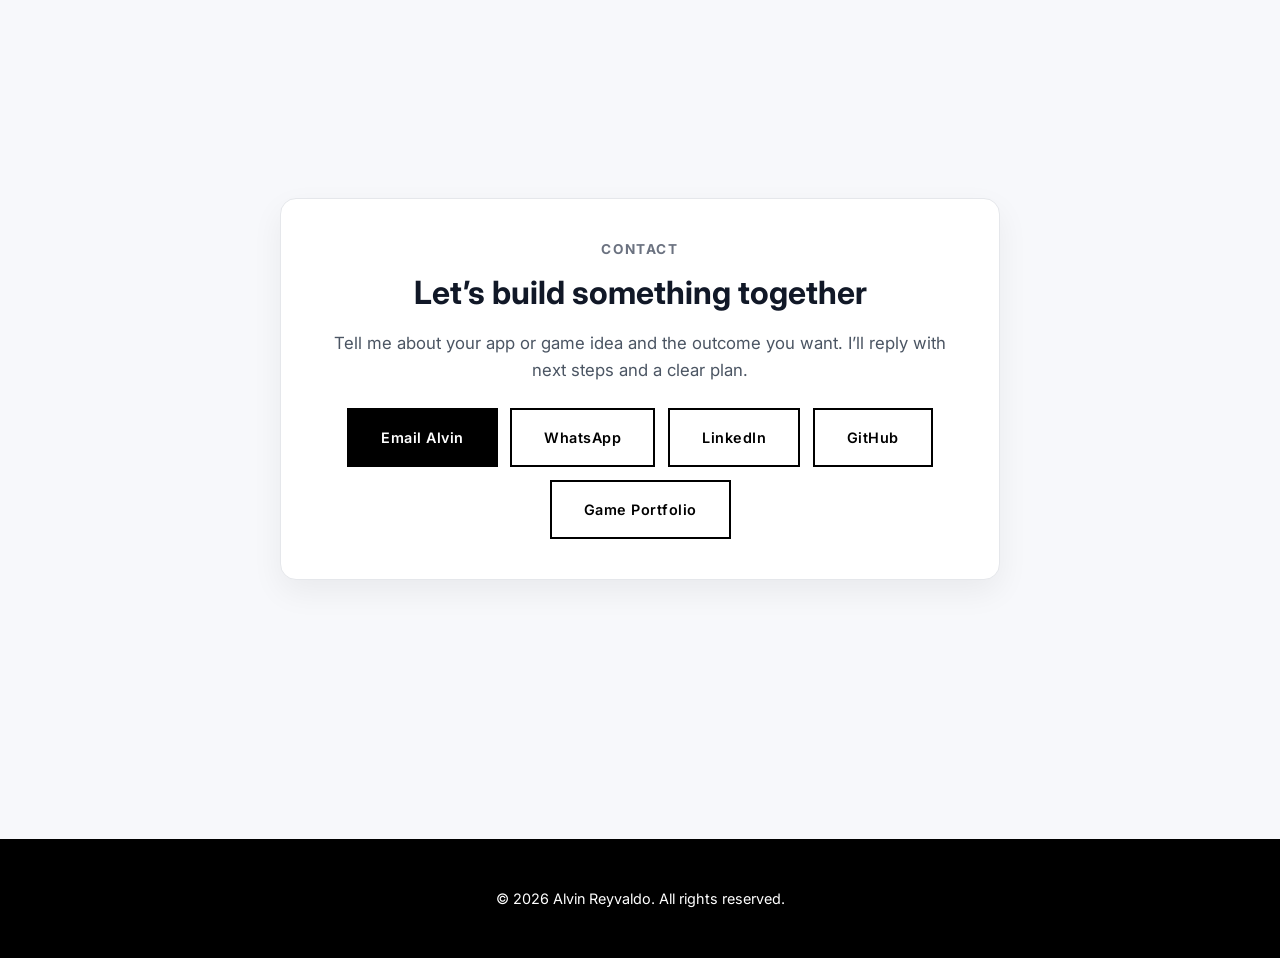
==== commit 0e4fd688: "feat/ add CopyDoc to portfolio with assets, support and privacy pages" ====
--- a/index.html
+++ b/index.html
@@ -66,7 +66,7 @@
                         <div class="stat-label">Years Experience</div>
                     </div>
                     <div class="stat-card">
-                        <div class="stat-number">9+</div>
+                        <div class="stat-number">11+</div>
                         <div class="stat-label">Projects Completed</div>
                     </div>
                 </div>
@@ -79,6 +79,28 @@
         <div class="container">
             <h2 class="section-title fade-in">Recent Projects</h2>
             <div class="projects-grid">
+
+                <div class="project-card fade-in" onclick="openModal('copydoc-modal')">
+                    <div class="project-image">
+                        <img src="assetsApps/CopyDoc/Banner.png" alt="CopyDoc Banner" class="project-banner">
+                        <div class="project-overlay">
+                            <span class="view-details">View Details</span>
+                        </div>
+                    </div>
+                    <div class="project-content">
+                        <h3 class="project-title">CopyDoc</h3>
+                        <p class="project-description">The document scanner that stays out of your way. Turn a page into a clean PDF, sign it, mark it up, copy its text or turn it into Word, with no watermark, no ads, and every file kept on your iPhone.</p>
+                        <div class="tech-tags">
+                            <span class="tech-tag"><span>React Native</span></span>
+                            <span class="tech-tag"><span>Expo</span></span>
+                            <span class="tech-tag"><span>TypeScript</span></span>
+                            <span class="tech-tag"><span>Swift</span></span>
+                            <span class="tech-tag"><span>VisionKit</span></span>
+                            <span class="tech-tag"><span>PDFKit</span></span>
+                            <span class="tech-tag"><span>StoreKit 2</span></span>
+                        </div>
+                    </div>
+                </div>
 
                 <div class="project-card fade-in" onclick="openModal('splitin-modal')">
                     <div class="project-image">
@@ -340,6 +362,15 @@
                             <div class="store-name">SpecialKids</div>
                         </div>
                     </div>
+
+                    <div class="store-card logo-only fade-in" data-modal="copydoc-modal" aria-label="CopyDoc" tabindex="0">
+                        <div class="store-image-wrap logo-only">
+                            <img src="assetsApps/CopyDoc/Logo.png" alt="CopyDoc app logo" class="store-logo">
+                        </div>
+                        <div class="store-label">
+                            <div class="store-name">CopyDoc</div>
+                        </div>
+                    </div>
                 </div>
             </div>
         </div>
@@ -1216,6 +1247,83 @@
     </div>
 </div>
 
+   <div id="copydoc-modal" class="modal">
+    <div class="modal-content">
+        <button class="close-btn" onclick="closeModal('copydoc-modal')">&times;</button>
+        <h2>CopyDoc</h2>
+
+        <!-- Project Banner -->
+        <div class="modal-banner">
+            <img src="assetsApps/CopyDoc/Banner.png" alt="CopyDoc Banner" class="modal-banner-img">
+        </div>
+
+        <p><strong>Scan, sign and copy text.</strong> CopyDoc turns an iPhone into a document scanner that actually looks good. Point the camera at a page and it finds the edges, straightens and cleans it, so you get white paper and sharp text instead of a grey photo. Signing, marking up, merging and the rest of the paperwork live in the same app, and nothing is uploaded: scans, PDFs, signatures and recognised text stay on the phone. The interface is built with Expo and React Native, backed by a custom Swift module for capture, page detection, image cleanup, OCR and password-protected PDFs.</p>
+
+        <h3>Key Features:</h3>
+        <ul>
+            <li>Live page outline with automatic straightening and shadow cleanup</li>
+            <li>ID card mode that puts front and back on one A4 page at real size</li>
+            <li>Draw a signature once and place it on any PDF; mark up with text, highlights and pen</li>
+            <li>Copy Text with on-device OCR, or turn a PDF into an editable Word file</li>
+            <li>Merge, reorder, delete or extract pages, and shrink a PDF to fit an upload limit</li>
+            <li>Password-protect a PDF, search the words inside files, and organise everything in folders</li>
+            <li>Unlimited free scanning with no watermark and no ads; Pro tools with three free tries</li>
+            <li>English and Bahasa Indonesia, Face ID app lock, no account, no tracking, no uploads</li>
+        </ul>
+
+        <h3>Technology Stack:</h3>
+         <div class="tech-tags">
+                            <span class="tech-tag"><span>React Native</span></span>
+                            <span class="tech-tag"><span>Expo Router</span></span>
+                            <span class="tech-tag"><span>TypeScript</span></span>
+                            <span class="tech-tag"><span>Swift</span></span>
+                            <span class="tech-tag"><span>VisionKit</span></span>
+                            <span class="tech-tag"><span>Vision OCR</span></span>
+                            <span class="tech-tag"><span>PDFKit</span></span>
+                            <span class="tech-tag"><span>StoreKit 2</span></span>
+                            <span class="tech-tag"><span>LocalAuthentication</span></span>
+                        </div>
+
+        <h3>Support &amp; Legal:</h3>
+        <div class="app-links">
+            <a href="copydoc/support.html" target="_blank" rel="noopener" onclick="event.stopPropagation()">Support</a>
+            <a href="copydoc/privacy.html" target="_blank" rel="noopener" onclick="event.stopPropagation()">Privacy Policy</a>
+        </div>
+
+        <h3 data-type="photos">App Preview</h3>
+        <div class="media-gallery">
+            <div class="media-container" id="copydoc-photos" data-count="7">
+                <button class="media-nav prev" onclick="navigateMedia('copydoc-photos', -1)">‹</button>
+                <div class="media-slider">
+                    <div class="media-item" data-type="photo" onclick="openMediaModal(this)">
+                        <img src="assetsApps/CopyDoc/Screenshots/01-home.jpg" alt="CopyDoc home screen with scan shortcuts">
+                    </div>
+                    <div class="media-item" data-type="photo" onclick="openMediaModal(this)">
+                        <img src="assetsApps/CopyDoc/Screenshots/02-sign.jpg" alt="CopyDoc signing a PDF">
+                    </div>
+                    <div class="media-item" data-type="photo" onclick="openMediaModal(this)">
+                        <img src="assetsApps/CopyDoc/Screenshots/03-markup.jpg" alt="CopyDoc marking up a PDF">
+                    </div>
+                    <div class="media-item" data-type="photo" onclick="openMediaModal(this)">
+                        <img src="assetsApps/CopyDoc/Screenshots/04-text.jpg" alt="CopyDoc copying text from a page">
+                    </div>
+                    <div class="media-item" data-type="photo" onclick="openMediaModal(this)">
+                        <img src="assetsApps/CopyDoc/Screenshots/05-tools.jpg" alt="CopyDoc tools grid">
+                    </div>
+                    <div class="media-item" data-type="photo" onclick="openMediaModal(this)">
+                        <img src="assetsApps/CopyDoc/Screenshots/06-privacy.jpg" alt="CopyDoc privacy screen">
+                    </div>
+                    <div class="media-item" data-type="photo" onclick="openMediaModal(this)">
+                        <img src="assetsApps/CopyDoc/Screenshots/07-paywall.jpg" alt="CopyDoc Pro paywall">
+                    </div>
+                </div>
+                <button class="media-nav next" onclick="navigateMedia('copydoc-photos', 1)">›</button>
+            </div>
+            <div class="media-indicators" id="copydoc-photos-indicators"></div>
+        </div>
+    </div>
+</div>
+
     <!-- Media Modal for Full-Screen View -->
     <div class="media-modal" id="media-modal">
         <div class="media-modal-content" id="media-modal-content">
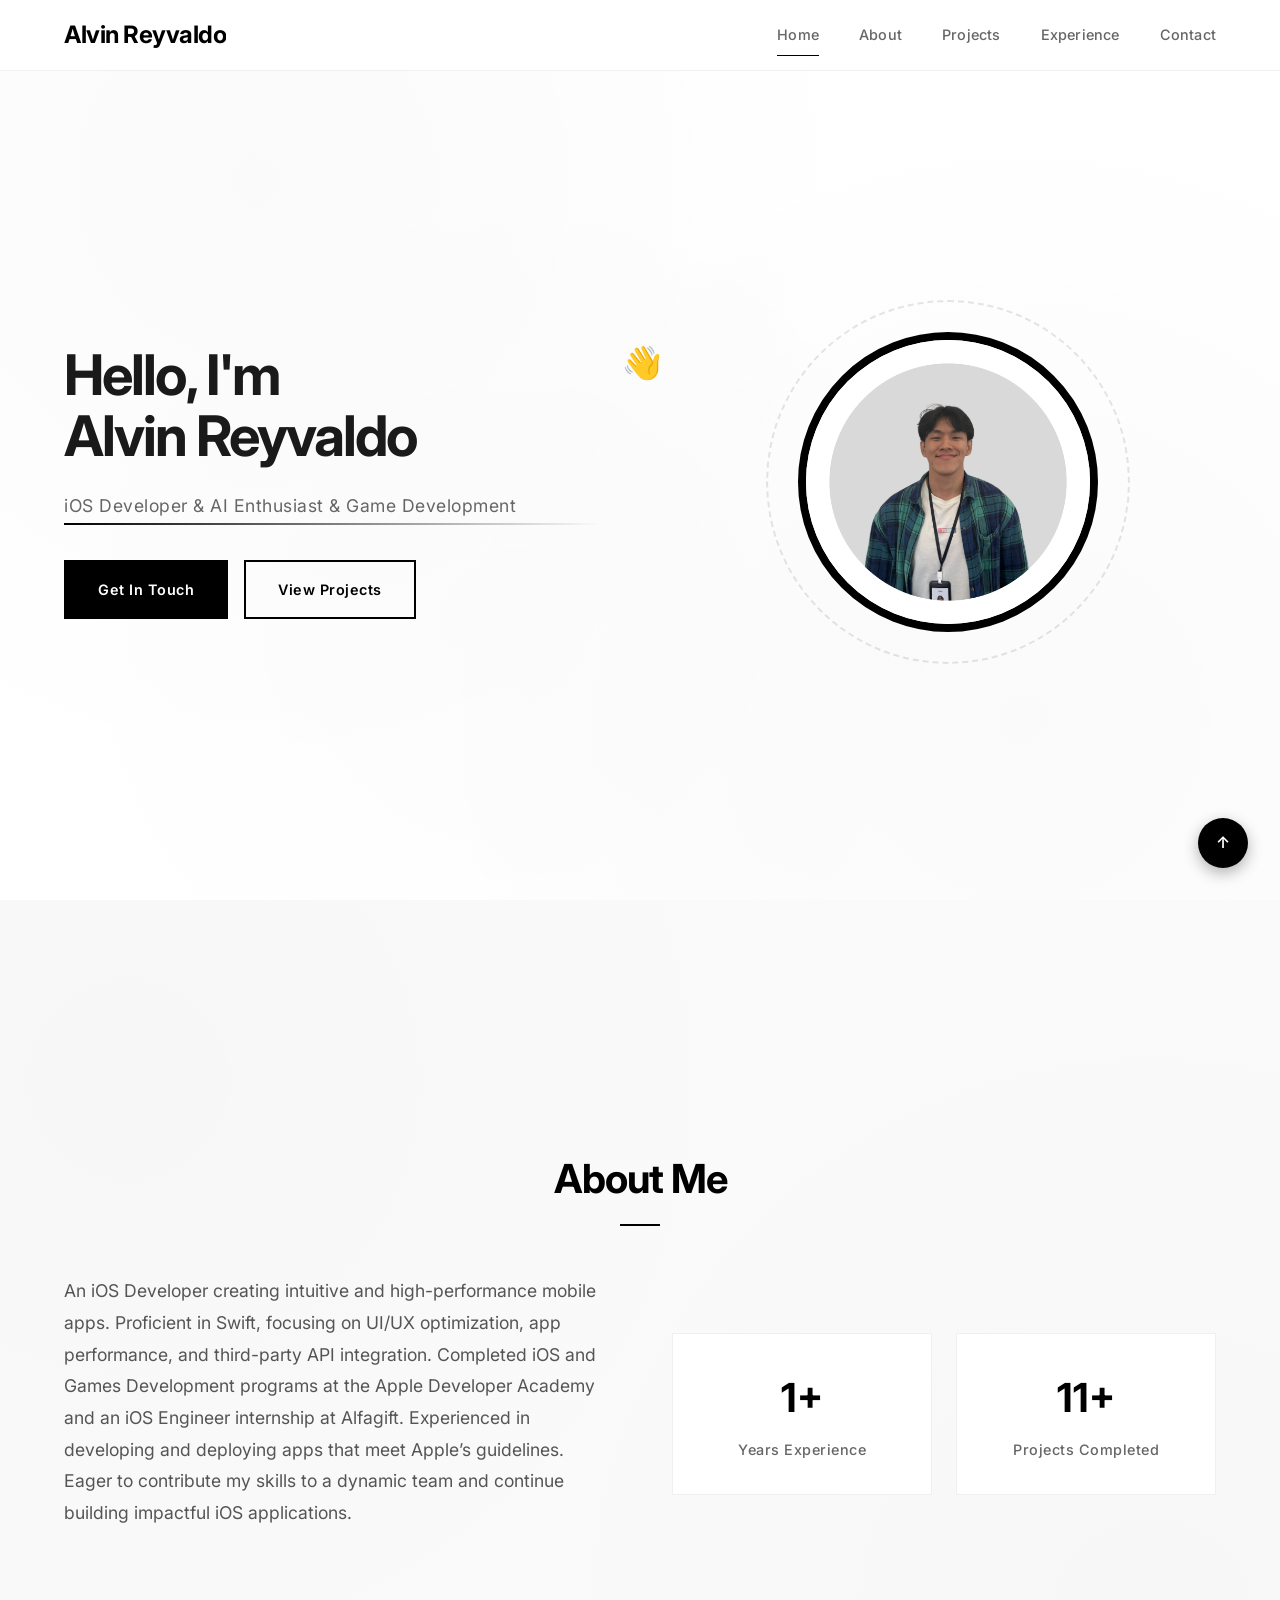
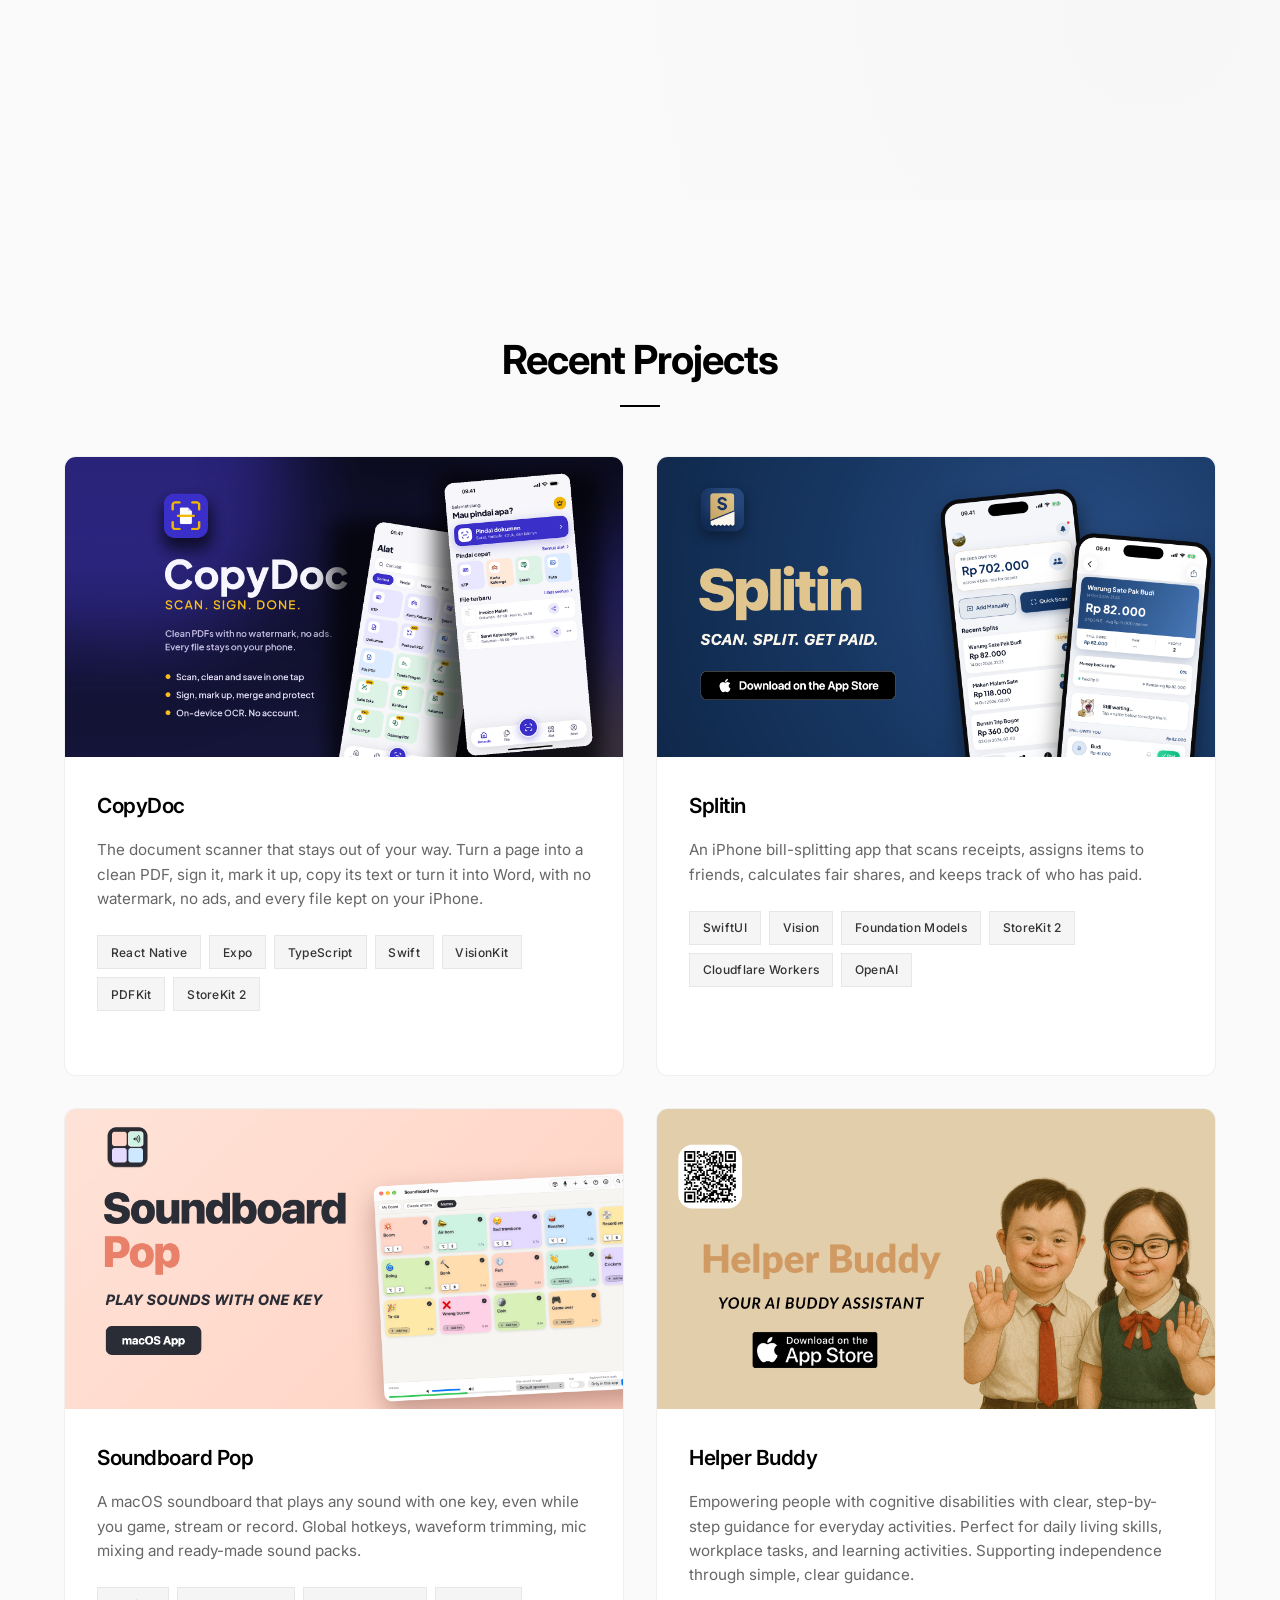
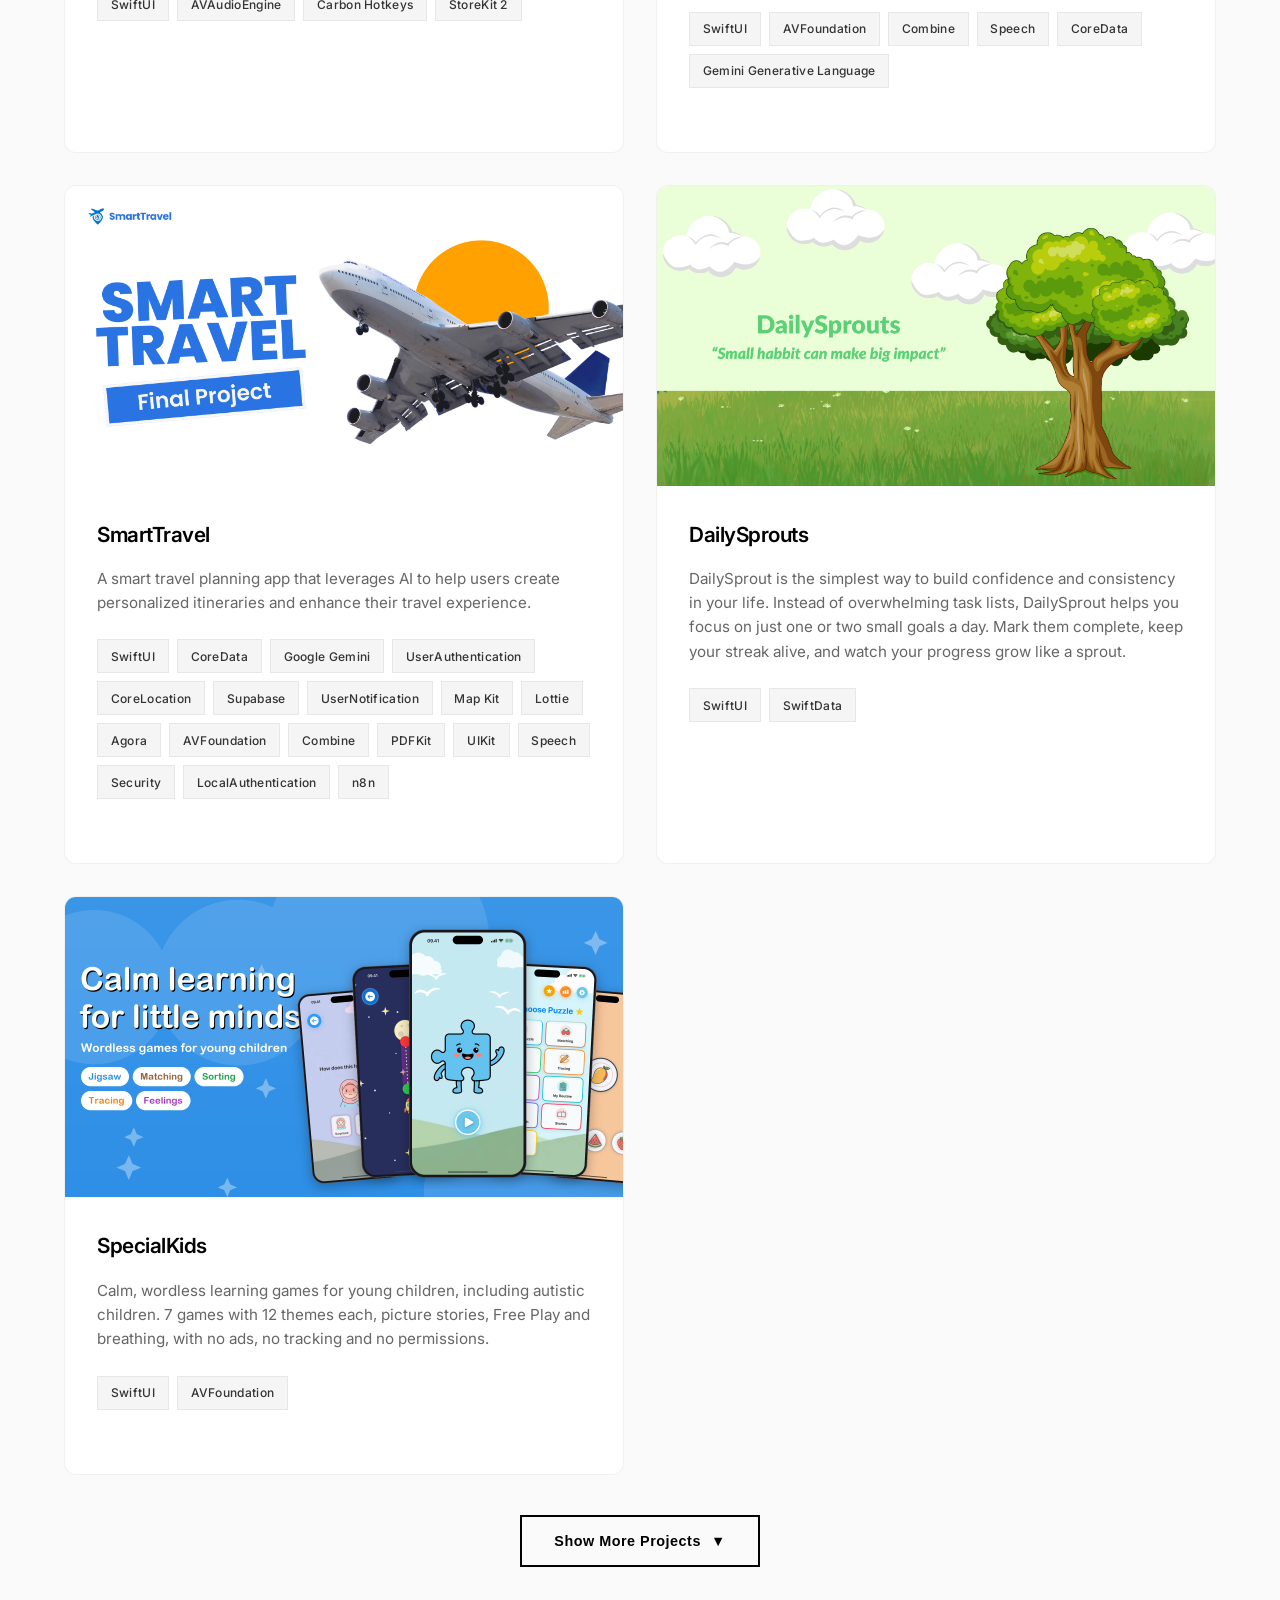
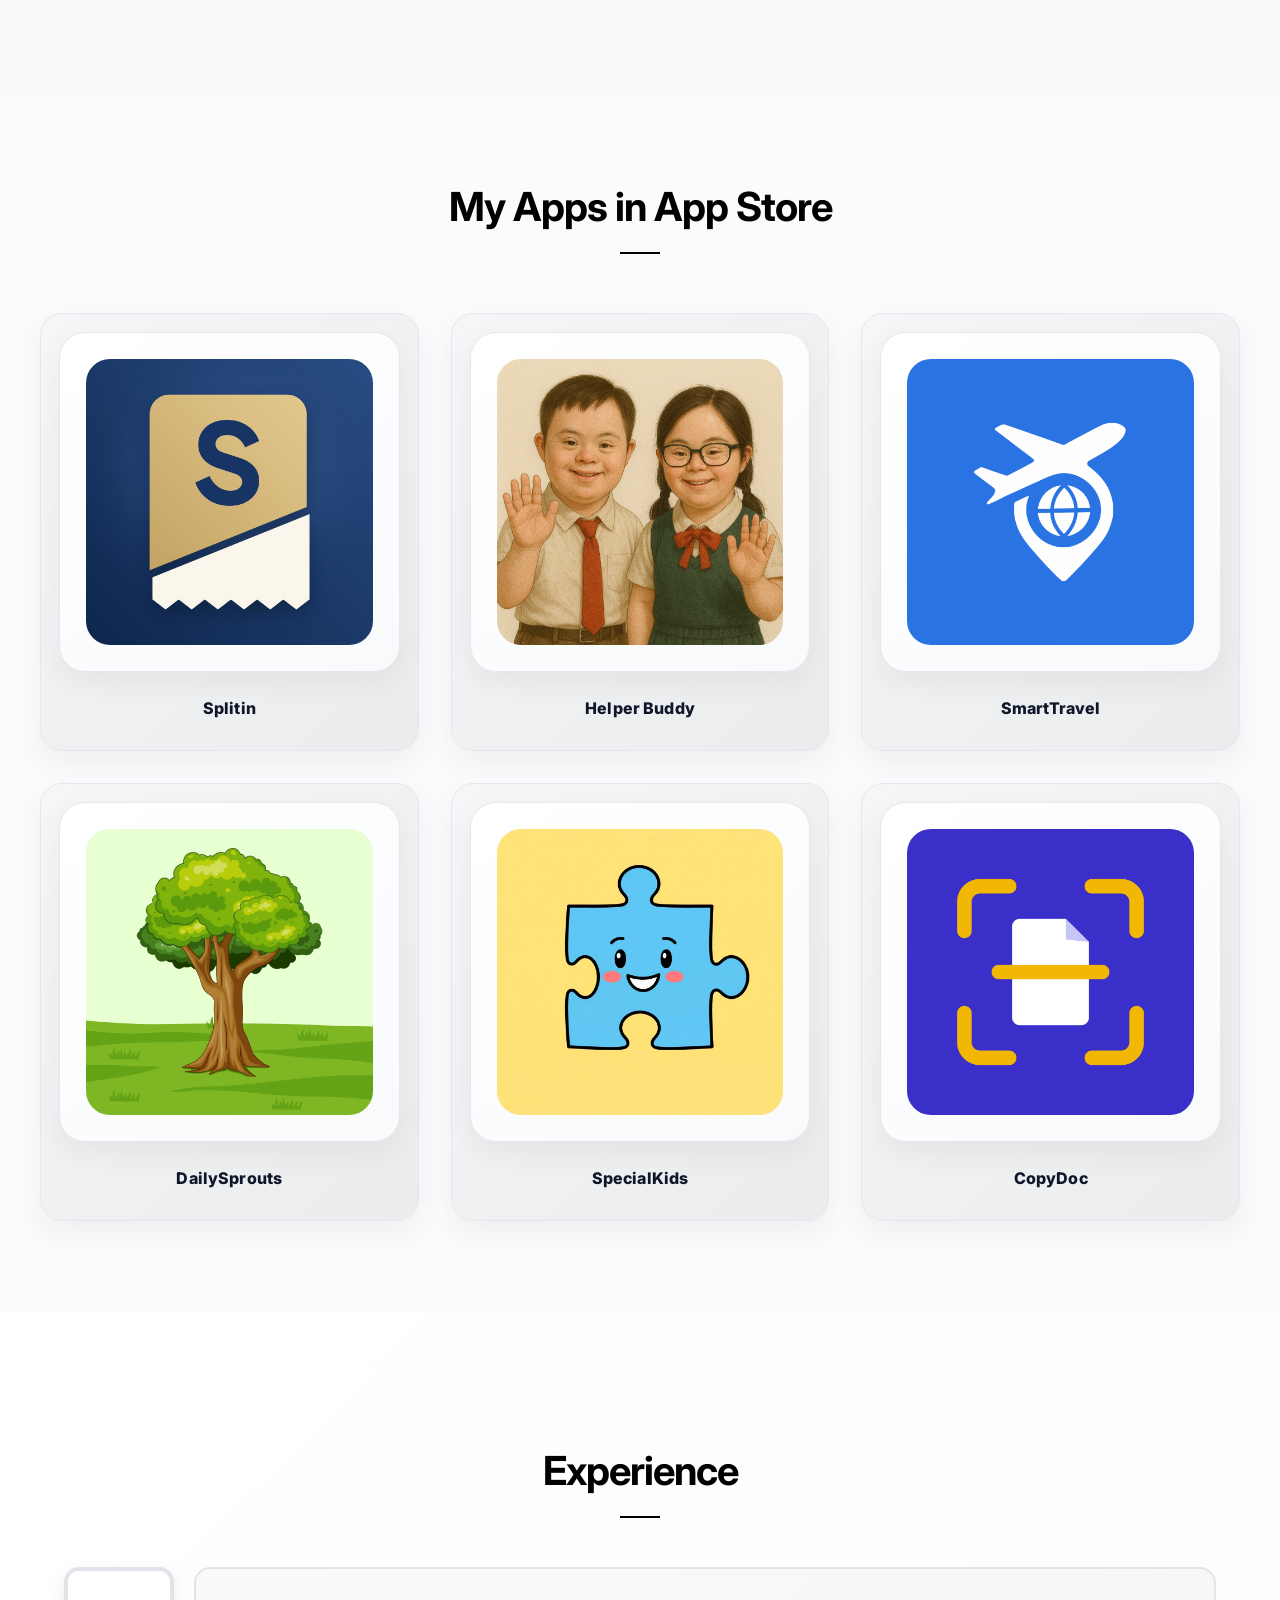
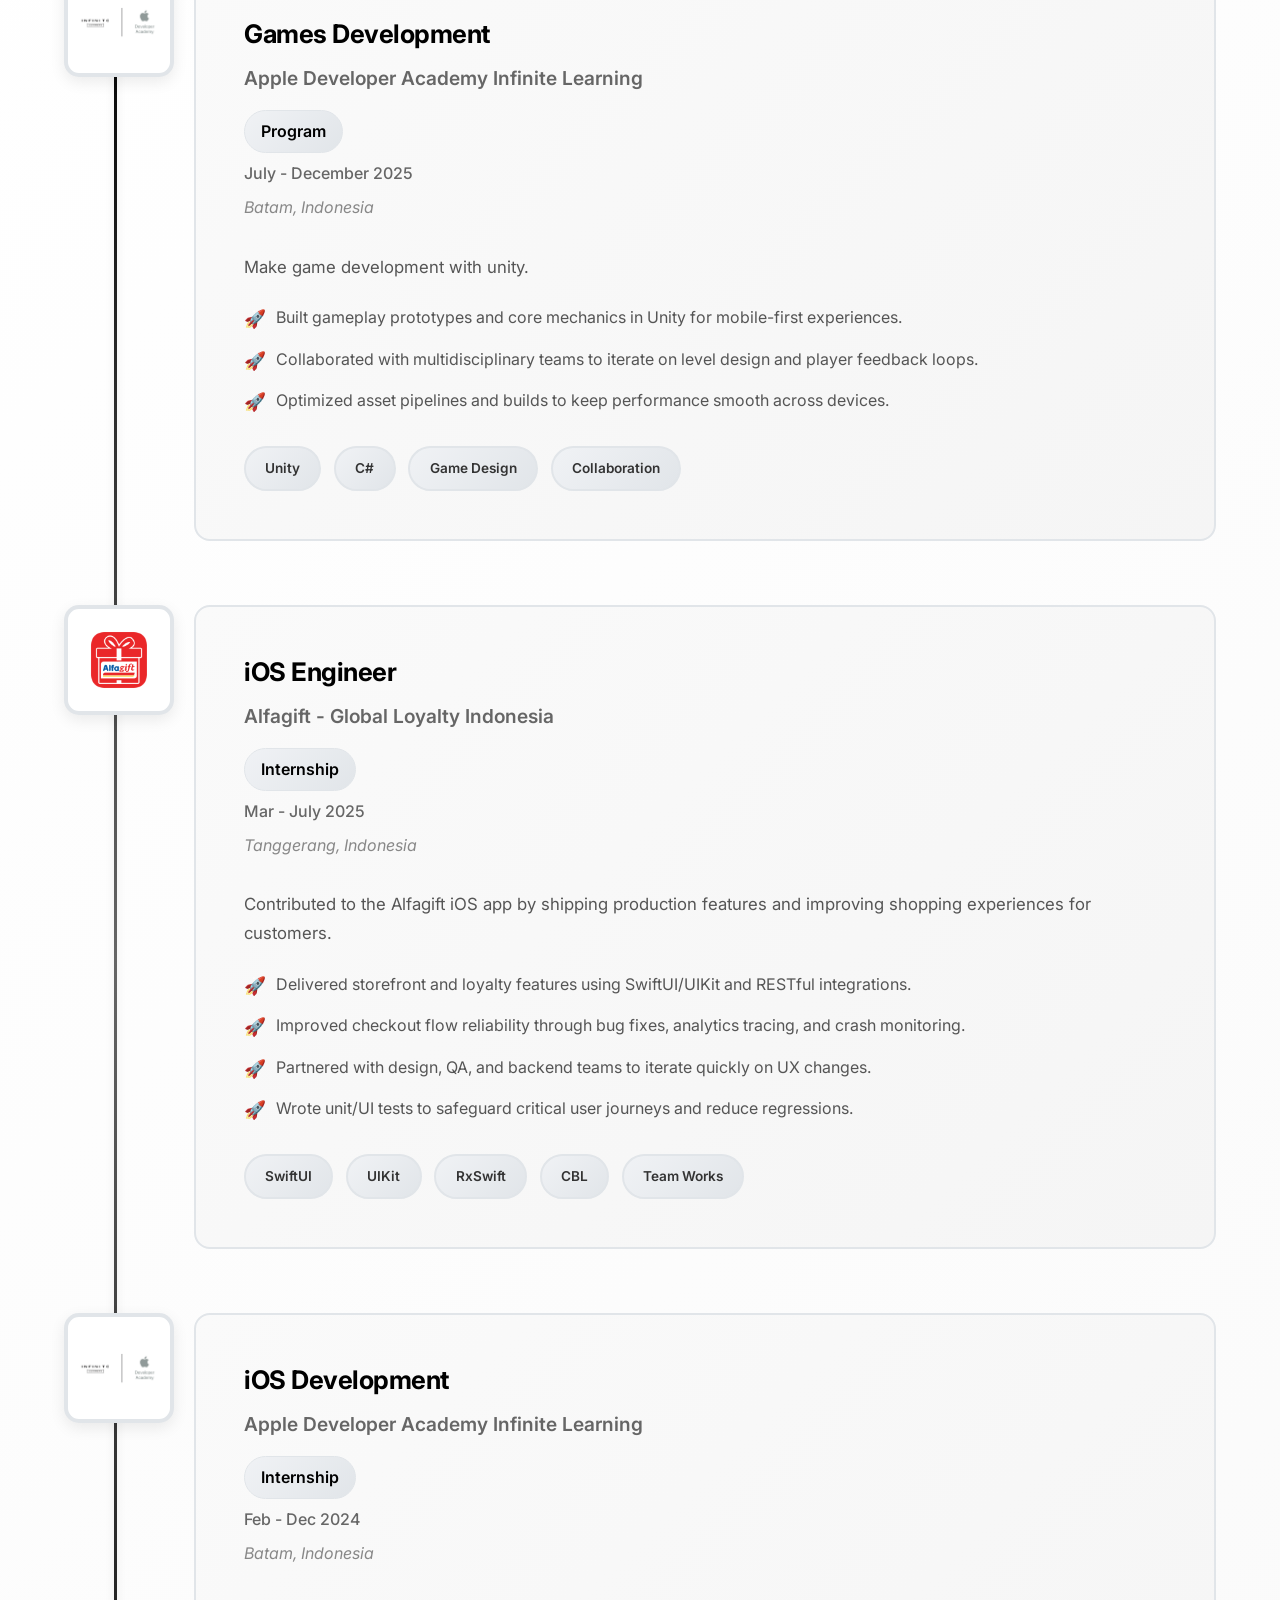
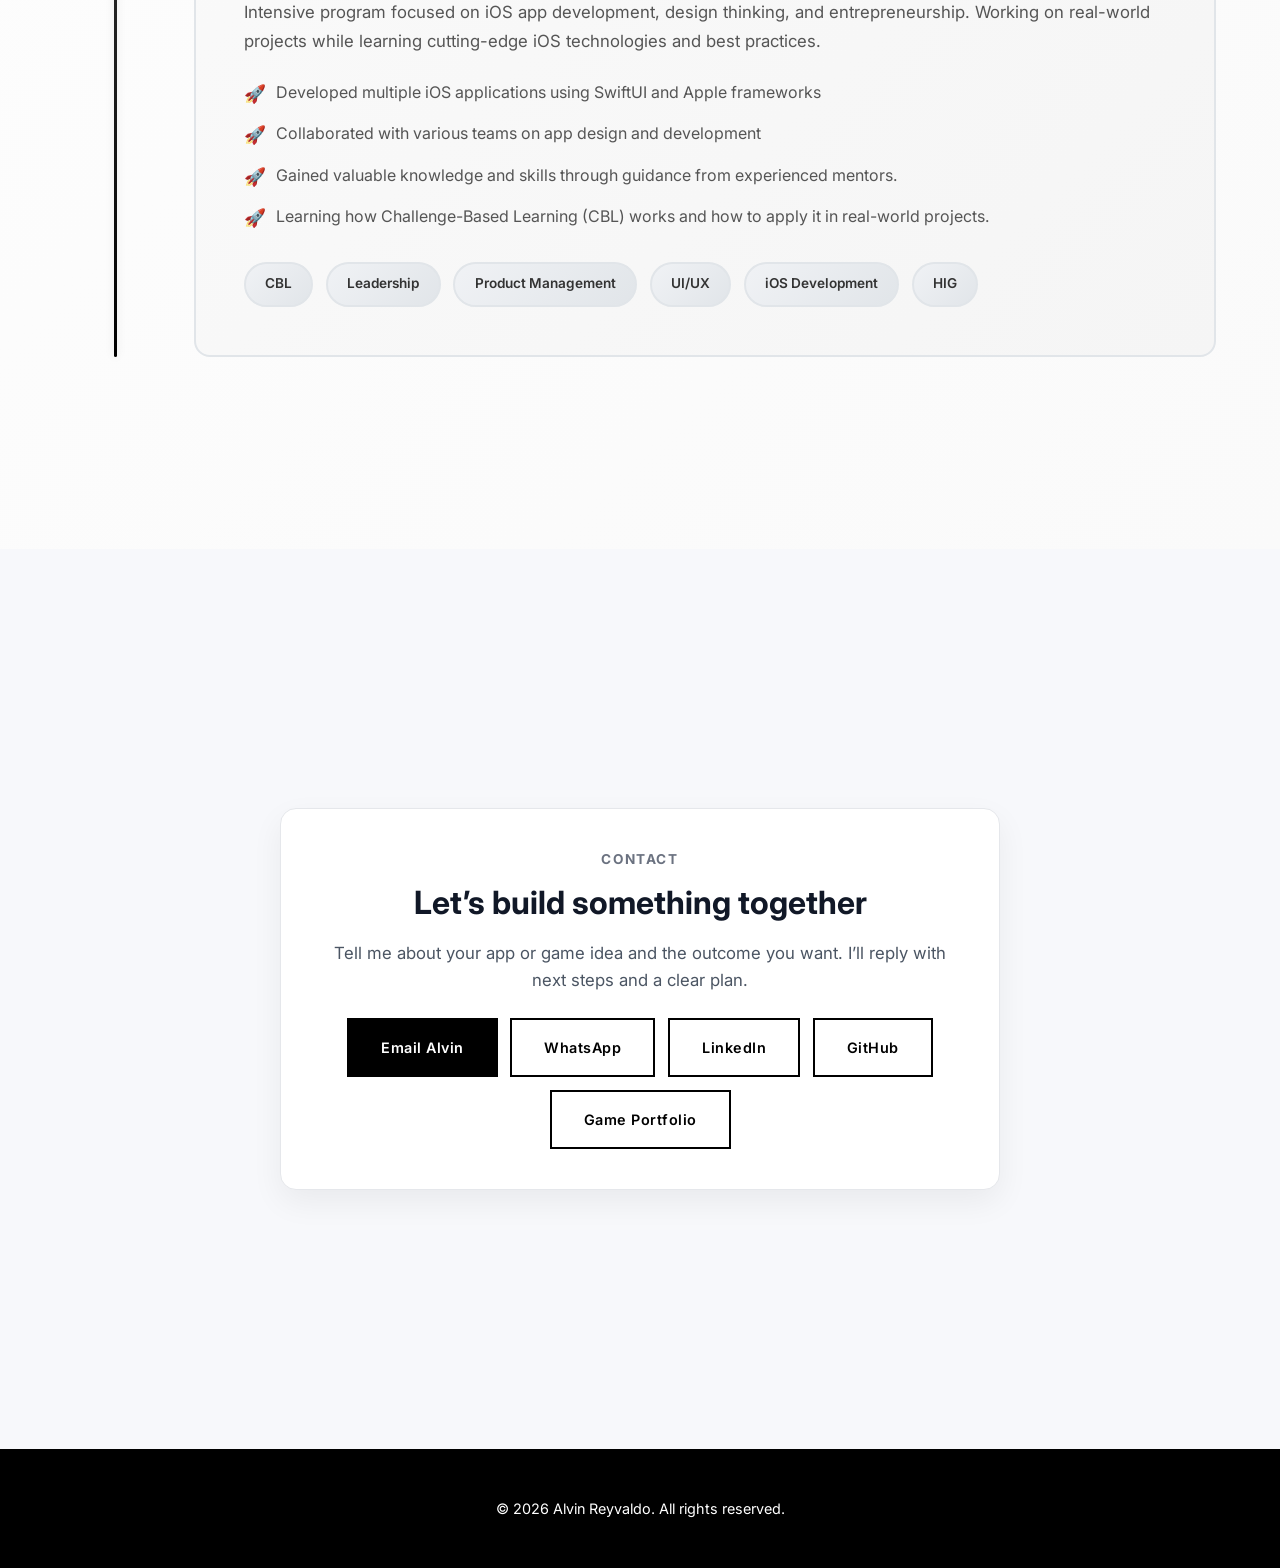
==== commit 62d5e5a9: "feat/ refresh SpecialKids with 1.3 screenshots, banner, logo and video" ====
--- a/index.html
+++ b/index.html
@@ -213,16 +213,16 @@
                     </div>
                 </div>
             
-                <div class="project-card fade-in hidden-project" onclick="openModal('specialkids-modal')">
+                <div class="project-card fade-in" onclick="openModal('specialkids-modal')">
                     <div class="project-image">
-                        <img src="assetsApps/SpecialKids/Banner.jpg" alt="SpecialKids Banner" class="project-banner">
+                        <img src="assetsApps/SpecialKids/Banner.png" alt="SpecialKids Banner" class="project-banner">
                         <div class="project-overlay">
                             <span class="view-details">View Details</span>
                         </div>
                     </div>
                     <div class="project-content">
                         <h3 class="project-title">SpecialKids</h3>
-                        <p class="project-description">Calm, wordless learning games for young children, including autistic children. 7 games and 3 stories, with no ads and no tracking.</p>
+                        <p class="project-description">Calm, wordless learning games for young children, including autistic children. 7 games with 12 themes each, picture stories, Free Play and breathing, with no ads, no tracking and no permissions.</p>
                         <div class="tech-tags">
                             <span class="tech-tag"><span>SwiftUI</span></span>
                             <span class="tech-tag"><span>AVFoundation</span></span>
@@ -356,7 +356,7 @@
 
                     <div class="store-card logo-only fade-in" data-modal="specialkids-modal" data-app-link="https://apps.apple.com/us/app/asd-eduplay/id6745112592" aria-label="SpecialKids" tabindex="0">
                         <div class="store-image-wrap logo-only">
-                            <img src="assetsGame/LogoASD.png" alt="SpecialKids app logo" class="store-logo">
+                            <img src="assetsApps/SpecialKids/Logo.png" alt="SpecialKids app logo" class="store-logo">
                         </div>
                         <div class="store-label">
                             <div class="store-name">SpecialKids</div>
@@ -1059,19 +1059,20 @@
 
         <!-- Project Banner -->
         <div class="modal-banner">
-            <img src="assetsApps/SpecialKids/Banner.jpg" alt="SpecialKids Banner" class="modal-banner-img">
-        </div>
-
-        <p>SpecialKids is a calm place for young children to practise matching, sorting, tracing, feelings and daily routines. It was made with autistic children in mind, and works well for any child who likes things quiet and predictable. Feedback uses soft sounds and pictures instead of talking, with no sad faces, red crosses or countdowns.</p>
+            <img src="assetsApps/SpecialKids/Banner.png" alt="SpecialKids Banner" class="modal-banner-img">
+        </div>
+
+        <p>SpecialKids is a calm place for young children to practise matching, sorting, tracing, feelings and daily routines. It was made with autistic children in mind, and it works well for any child who likes things quiet and predictable. Seven wordless games share one soft picture style, and every game has 12 themes, with the first 4 of each free to try. Feedback is soft sound and pictures instead of talking, with no sad faces, red crosses or countdowns.</p>
 
         <h3>Key Features:</h3>
         <ul>
-            <li>7 wordless games, each with 12 themes: Jigsaw, Matching, Sorting, Tracing, Feelings, My Routine and Sound Match.</li>
-            <li>Sensory settings for grown-ups: music, sound effects, vibration, voice and reduced motion, or all at once with Quiet Mode.</li>
-            <li>Levels that move up when a child is ready and stay put when they need more practice.</li>
-            <li>A grown-ups area (hold to open) with play insights and a shareable summary for a therapist or teacher.</li>
-            <li>3 calm picture stories and a Free Play mode with no goals and no scores.</li>
-            <li>No ads, no tracking, no data collected. Available in English and Bahasa Indonesia.</li>
+            <li>7 wordless games — Jigsaw, Matching, Sorting, Tracing, Feelings, My Routine and Sound Match — with 12 themes each</li>
+            <li>The first 4 themes of every game are free; Premium opens the rest, monthly or yearly with a 7-day free trial for new subscribers</li>
+            <li>3 calm picture stories, Free Play and breathing exercises</li>
+            <li>Sensory settings for grown-ups: music, sound effects, vibration, voice and reduced motion, or all at once with Quiet Mode</li>
+            <li>Levels that move up when a child is ready and stay put when they need more practice</li>
+            <li>A grown-ups area (hold to open) with play insights and a shareable summary for a therapist or teacher</li>
+            <li>No ads, no tracking, no permissions; progress stays on the device. English and Bahasa Indonesia</li>
         </ul>
 
         <h3>Technology Stack:</h3>
@@ -1090,38 +1091,32 @@
 
         <h3 data-type="photos">Photos</h3>
         <div class="media-gallery">
-            <div class="media-container" id="specialkids-photos" data-count="10">
+            <div class="media-container" id="specialkids-photos" data-count="8">
                 <button class="media-nav prev" onclick="navigateMedia('specialkids-photos', -1)">‹</button>
                 <div class="media-slider">
                     <div class="media-item" data-type="photo" onclick="openMediaModal(this)">
-                        <img src="assetsApps/SpecialKids/Screenshots/01.jpg" alt="SpecialKids Home">
-                    </div>
-                    <div class="media-item" data-type="photo" onclick="openMediaModal(this)">
-                        <img src="assetsApps/SpecialKids/Screenshots/02.jpg" alt="SpecialKids Game menu">
-                    </div>
-                    <div class="media-item" data-type="photo" onclick="openMediaModal(this)">
-                        <img src="assetsApps/SpecialKids/Screenshots/03.jpg" alt="SpecialKids Jigsaw themes">
-                    </div>
-                    <div class="media-item" data-type="photo" onclick="openMediaModal(this)">
-                        <img src="assetsApps/SpecialKids/Screenshots/04.jpg" alt="SpecialKids Jigsaw puzzle">
-                    </div>
-                    <div class="media-item" data-type="photo" onclick="openMediaModal(this)">
-                        <img src="assetsApps/SpecialKids/Screenshots/05.jpg" alt="SpecialKids Matching">
-                    </div>
-                    <div class="media-item" data-type="photo" onclick="openMediaModal(this)">
-                        <img src="assetsApps/SpecialKids/Screenshots/06.jpg" alt="SpecialKids Sorting">
-                    </div>
-                    <div class="media-item" data-type="photo" onclick="openMediaModal(this)">
-                        <img src="assetsApps/SpecialKids/Screenshots/07.jpg" alt="SpecialKids Tracing">
-                    </div>
-                    <div class="media-item" data-type="photo" onclick="openMediaModal(this)">
-                        <img src="assetsApps/SpecialKids/Screenshots/08.jpg" alt="SpecialKids Feelings">
-                    </div>
-                    <div class="media-item" data-type="photo" onclick="openMediaModal(this)">
-                        <img src="assetsApps/SpecialKids/Screenshots/09.jpg" alt="SpecialKids My Routine">
-                    </div>
-                    <div class="media-item" data-type="photo" onclick="openMediaModal(this)">
-                        <img src="assetsApps/SpecialKids/Screenshots/10.jpg" alt="SpecialKids Sound Match">
+                        <img src="assetsApps/SpecialKids/Screenshots/01-themes.jpg" alt="SpecialKids Matching themes, free and premium">
+                    </div>
+                    <div class="media-item" data-type="photo" onclick="openMediaModal(this)">
+                        <img src="assetsApps/SpecialKids/Screenshots/02-matching.jpg" alt="SpecialKids matching round with a cup and the things that go with it">
+                    </div>
+                    <div class="media-item" data-type="photo" onclick="openMediaModal(this)">
+                        <img src="assetsApps/SpecialKids/Screenshots/03-feelings.jpg" alt="SpecialKids Feelings game">
+                    </div>
+                    <div class="media-item" data-type="photo" onclick="openMediaModal(this)">
+                        <img src="assetsApps/SpecialKids/Screenshots/04-stories.jpg" alt="SpecialKids picture stories list">
+                    </div>
+                    <div class="media-item" data-type="photo" onclick="openMediaModal(this)">
+                        <img src="assetsApps/SpecialKids/Screenshots/05-free-play.jpg" alt="SpecialKids Free Play">
+                    </div>
+                    <div class="media-item" data-type="photo" onclick="openMediaModal(this)">
+                        <img src="assetsApps/SpecialKids/Screenshots/06-breathe.jpg" alt="SpecialKids breathing exercise">
+                    </div>
+                    <div class="media-item" data-type="photo" onclick="openMediaModal(this)">
+                        <img src="assetsApps/SpecialKids/Screenshots/07-story.jpg" alt="SpecialKids story page">
+                    </div>
+                    <div class="media-item" data-type="photo" onclick="openMediaModal(this)">
+                        <img src="assetsApps/SpecialKids/Screenshots/08-weather.jpg" alt="SpecialKids weather theme round">
                     </div>
                 </div>
                 <button class="media-nav next" onclick="navigateMedia('specialkids-photos', 1)">›</button>
@@ -1129,33 +1124,59 @@
             <div class="media-indicators" id="specialkids-photos-indicators"></div>
         </div>
 
-        <h3 data-type="videos">Videos</h3>
+        <h3 data-type="photos">App Store Screenshots</h3>
         <div class="media-gallery">
-            <div class="media-container" id="specialkids-videos" data-count="3">
-                <button class="media-nav prev" onclick="navigateMedia('specialkids-videos', -1)">‹</button>
+            <div class="media-container" id="specialkids-appstore" data-count="10">
+                <button class="media-nav prev" onclick="navigateMedia('specialkids-appstore', -1)">‹</button>
                 <div class="media-slider">
-                    <div class="media-item" data-type="video" onclick="openMediaModal(this)">
-                        <video preload="metadata" muted>
-                            <source src="assetsGame/gameplayASD1.mp4" type="video/mp4">
+                    <div class="media-item landscape" data-type="photo" onclick="openMediaModal(this)">
+                        <img src="assetsApps/SpecialKids/AppStore/01-home.jpg" alt="SpecialKids home screen">
+                    </div>
+                    <div class="media-item landscape" data-type="photo" onclick="openMediaModal(this)">
+                        <img src="assetsApps/SpecialKids/AppStore/02-menu.jpg" alt="SpecialKids game menu">
+                    </div>
+                    <div class="media-item landscape" data-type="photo" onclick="openMediaModal(this)">
+                        <img src="assetsApps/SpecialKids/AppStore/03-jigsaw-themes.jpg" alt="SpecialKids Jigsaw themes">
+                    </div>
+                    <div class="media-item landscape" data-type="photo" onclick="openMediaModal(this)">
+                        <img src="assetsApps/SpecialKids/AppStore/04-jigsaw.jpg" alt="SpecialKids Jigsaw puzzle">
+                    </div>
+                    <div class="media-item landscape" data-type="photo" onclick="openMediaModal(this)">
+                        <img src="assetsApps/SpecialKids/AppStore/05-matching.jpg" alt="SpecialKids Matching game">
+                    </div>
+                    <div class="media-item landscape" data-type="photo" onclick="openMediaModal(this)">
+                        <img src="assetsApps/SpecialKids/AppStore/06-sorting.jpg" alt="SpecialKids Sorting game">
+                    </div>
+                    <div class="media-item landscape" data-type="photo" onclick="openMediaModal(this)">
+                        <img src="assetsApps/SpecialKids/AppStore/07-tracing.jpg" alt="SpecialKids Tracing game">
+                    </div>
+                    <div class="media-item landscape" data-type="photo" onclick="openMediaModal(this)">
+                        <img src="assetsApps/SpecialKids/AppStore/08-feelings.jpg" alt="SpecialKids Feelings game">
+                    </div>
+                    <div class="media-item landscape" data-type="photo" onclick="openMediaModal(this)">
+                        <img src="assetsApps/SpecialKids/AppStore/09-routine.jpg" alt="SpecialKids My Routine game">
+                    </div>
+                    <div class="media-item landscape" data-type="photo" onclick="openMediaModal(this)">
+                        <img src="assetsApps/SpecialKids/AppStore/10-sound-match.jpg" alt="SpecialKids Sound Match game">
+                    </div>
+                </div>
+                <button class="media-nav next" onclick="navigateMedia('specialkids-appstore', 1)">›</button>
+            </div>
+            <div class="media-indicators" id="specialkids-appstore-indicators"></div>
+        </div>
+
+        <h3 data-type="videos">Video</h3>
+        <div class="media-gallery">
+            <div class="media-container" id="specialkids-videos" data-count="1">
+                <div class="media-slider">
+                    <div class="media-item portrait" data-type="video" onclick="openMediaModal(this)">
+                        <video preload="metadata" muted playsinline>
+                            <source src="assetsApps/SpecialKids/Videos/App-walkthrough.mp4" type="video/mp4">
                         </video>
                         <div class="video-overlay">▶</div>
                     </div>
-                    <div class="media-item" data-type="video" onclick="openMediaModal(this)">
-                        <video preload="metadata" muted>
-                            <source src="assetsGame/gameplayASD2.mp4" type="video/mp4">
-                        </video>
-                        <div class="video-overlay">▶</div>
-                    </div>
-                    <div class="media-item" data-type="video" onclick="openMediaModal(this)">
-                        <video preload="metadata" muted>
-                            <source src="assetsGame/gameplayasd3.mp4" type="video/mp4">
-                        </video>
-                        <div class="video-overlay">▶</div>
-                    </div>
-                </div>
-                <button class="media-nav next" onclick="navigateMedia('specialkids-videos', 1)">›</button>
-            </div>
-            <div class="media-indicators" id="specialkids-videos-indicators"></div>
+                </div>
+            </div>
         </div>
     </div>
 </div>
--- a/styles.css
+++ b/styles.css
@@ -1580,6 +1580,11 @@
 
         .media-container:hover::after {
             opacity: 1;
+        }
+
+        /* A single item does not need a count badge */
+        .media-container[data-count="1"]::after {
+            content: none;
         }
 
         /* SIMPLIFIED Media modal */
